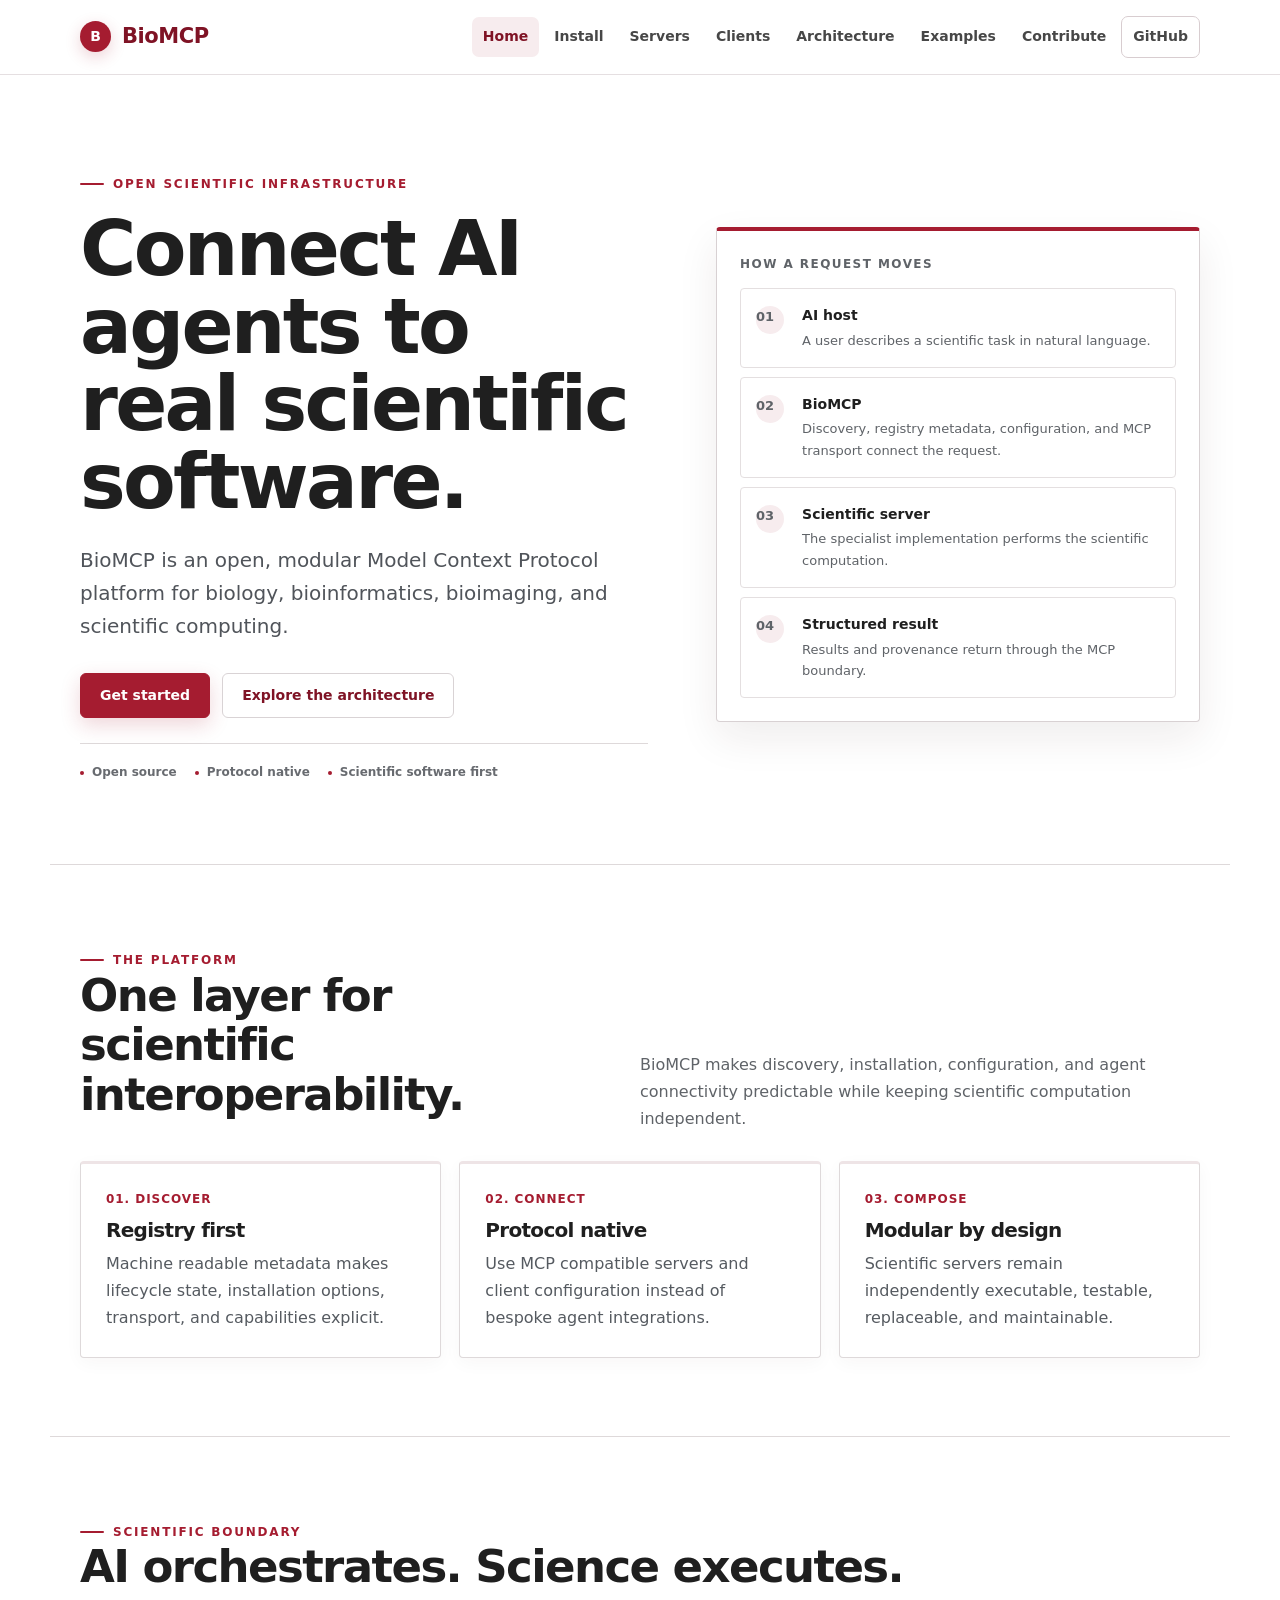
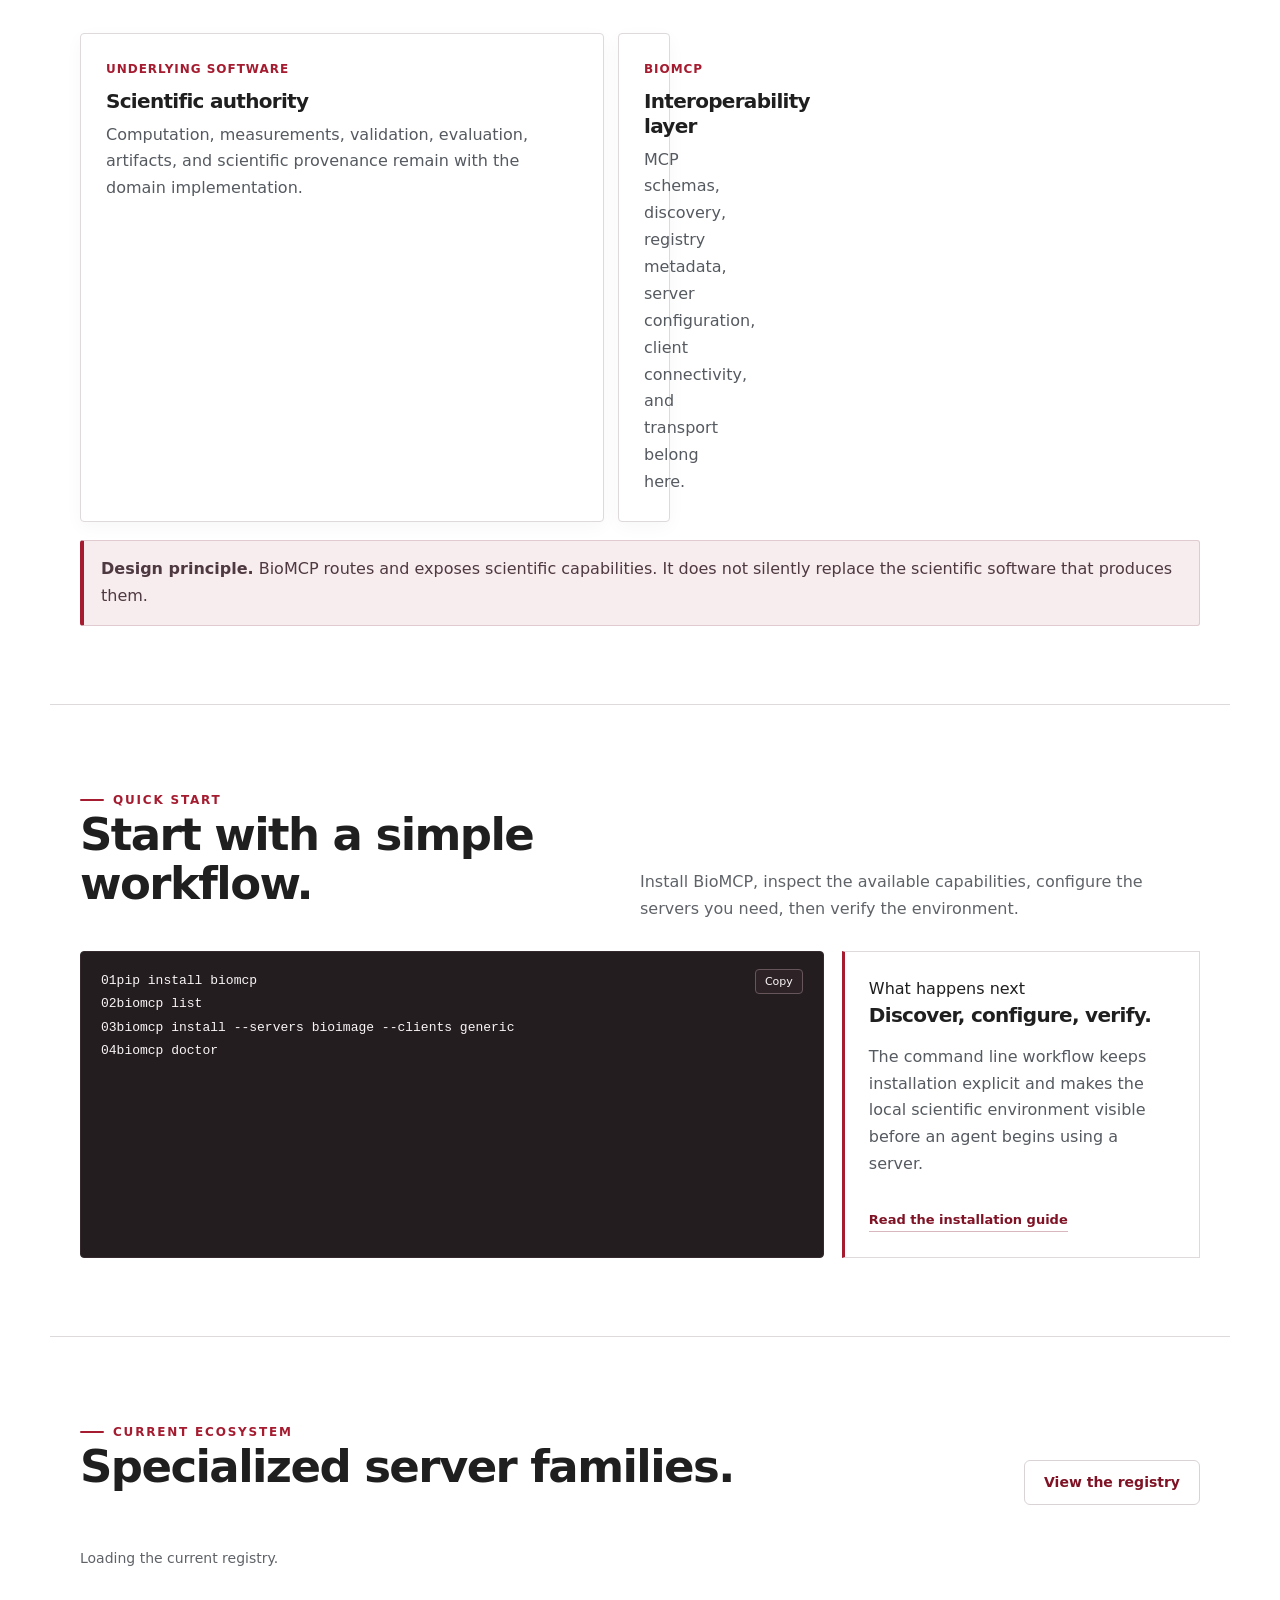
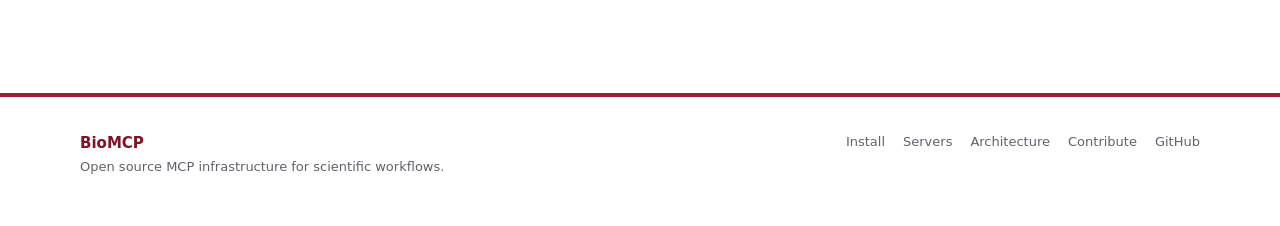
==== docs/index.html @ b747ac69 "Make homepage ecosystem registry driven" ====
<!doctype html>
<html lang="en">
<head>
<meta charset="utf-8">
<meta name="viewport" content="width=device-width,initial-scale=1">
<meta name="description" content="BioMCP is an open scientific MCP platform connecting AI agents with biology, bioinformatics, bioimaging, and scientific software.">
<title>BioMCP | Scientific MCP Infrastructure</title>
<link rel="stylesheet" href="assets/site.css">
</head>
<body>
<header class="site-header">
<nav class="nav wrap">
<a class="brand" href="index.html"><span class="brand-mark">B</span>BioMCP</a>
<div class="navlinks">
<a aria-current="page" href="index.html">Home</a><a href="install.html">Install</a><a href="servers.html">Servers</a><a href="clients.html">Clients</a><a href="architecture.html">Architecture</a><a href="examples.html">Examples</a><a href="contributing.html">Contribute</a><a class="nav-github" href="https://github.com/BurhanAbdullah/BioMCP">GitHub</a>
</div>
</nav>
</header>
<main>
<section class="hero wrap">
<div class="hero-copy reveal">
<div class="eyebrow">Open scientific infrastructure</div>
<h1>Connect AI agents to real scientific software.</h1>
<p class="lead">BioMCP is an open, modular Model Context Protocol platform for biology, bioinformatics, bioimaging, and scientific computing.</p>
<div class="actions"><a class="btn primary" href="install.html">Get started</a><a class="btn secondary" href="architecture.html">Explore the architecture</a></div>
<div class="hero-meta"><span>Open source</span><span>Protocol native</span><span>Scientific software first</span></div>
</div>
<div class="hero-panel reveal">
<div class="panel-label">How a request moves</div>
<div class="flow">
<div class="flow-step"><span class="flow-num">01</span><div><strong>AI host</strong><span>A user describes a scientific task in natural language.</span></div></div>
<div class="flow-step"><span class="flow-num">02</span><div><strong>BioMCP</strong><span>Discovery, registry metadata, configuration, and MCP transport connect the request.</span></div></div>
<div class="flow-step"><span class="flow-num">03</span><div><strong>Scientific server</strong><span>The specialist implementation performs the scientific computation.</span></div></div>
<div class="flow-step"><span class="flow-num">04</span><div><strong>Structured result</strong><span>Results and provenance return through the MCP boundary.</span></div></div>
</div>
</div>
</section>
<section class="section wrap">
<div class="section-head reveal"><div><div class="eyebrow">The platform</div><h2>One layer for scientific interoperability.</h2></div><p>BioMCP makes discovery, installation, configuration, and agent connectivity predictable while keeping scientific computation independent.</p></div>
<div class="grid3">
<article class="card feature-card reveal"><div class="meta">01. Discover</div><h3>Registry first</h3><p>Machine readable metadata makes lifecycle state, installation options, transport, and capabilities explicit.</p></article>
<article class="card feature-card reveal"><div class="meta">02. Connect</div><h3>Protocol native</h3><p>Use MCP compatible servers and client configuration instead of bespoke agent integrations.</p></article>
<article class="card feature-card reveal"><div class="meta">03. Compose</div><h3>Modular by design</h3><p>Scientific servers remain independently executable, testable, replaceable, and maintainable.</p></article>
</div>
</section>
<section class="section wrap">
<div class="section-head reveal"><div><div class="eyebrow">Scientific boundary</div><h2>AI orchestrates. Science executes.</h2></div></div>
<div class="boundary">
<div class="card boundary-card reveal"><div class="meta">Underlying software</div><h3>Scientific authority</h3><p>Computation, measurements, validation, evaluation, artifacts, and scientific provenance remain with the domain implementation.</p></div>
<div class="card boundary-card reveal"><div class="meta">BioMCP</div><h3>Interoperability layer</h3><p>MCP schemas, discovery, registry metadata, server configuration, client connectivity, and transport belong here.</p></div>
</div>
<div class="note reveal"><strong>Design principle.</strong> BioMCP routes and exposes scientific capabilities. It does not silently replace the scientific software that produces them.</div>
</section>
<section class="section wrap">
<div class="section-head reveal"><div><div class="eyebrow">Quick start</div><h2>Start with a simple workflow.</h2></div><p>Install BioMCP, inspect the available capabilities, configure the servers you need, then verify the environment.</p></div>
<div class="quickstart-grid">
<div class="code reveal" id="quickstart-code"><button class="code-copy" type="button" data-copy="#quickstart-code" aria-label="Copy the quick start commands">Copy</button><span class="code-line"><span class="code-index">01</span><span class="command">pip install biomcp</span></span><span class="code-line"><span class="code-index">02</span><span class="command">biomcp list</span></span><span class="code-line"><span class="code-index">03</span><span class="command">biomcp install --servers bioimage --clients generic</span></span><span class="code-line"><span class="code-index">04</span><span class="command">biomcp doctor</span></span></div>
<div class="quickstart-note reveal"><div class="meta">What happens next</div><h3>Discover, configure, verify.</h3><p>The command line workflow keeps installation explicit and makes the local scientific environment visible before an agent begins using a server.</p><a class="text-link" href="install.html">Read the installation guide</a></div>
</div>
</section>
<section class="section wrap">
<div class="section-head reveal"><div><div class="eyebrow">Current ecosystem</div><h2>Specialized server families.</h2></div><a class="btn secondary" href="servers.html">View the registry</a></div>
<div class="grid3" id="home-server-grid" aria-live="polite"><p class="kicker">Loading the current registry.</p></div>
</section>
</main>
<footer><div class="wrap footer-grid"><div><div class="footer-brand">BioMCP</div><div>Open source MCP infrastructure for scientific workflows.</div></div><div class="footer-links"><a href="install.html">Install</a><a href="servers.html">Servers</a><a href="architecture.html">Architecture</a><a href="contributing.html">Contribute</a><a href="https://github.com/BurhanAbdullah/BioMCP">GitHub</a></div></div></footer>
<script src="assets/site.js" defer></script>
</body>
</html>
---- docs/assets/site.css ----
:root{--ink:#1f1f1f;--muted:#5f6368;--paper:#fff;--surface:#fff;--surface-2:#f8f6f6;--line:#ded9da;--accent:#a51c30;--accent-dark:#7f1325;--accent-soft:#f7ecee;--green:#176b52;--green-soft:#e7f4ef;--max:1180px;--shadow:0 16px 42px rgba(52,24,29,.08)}*{box-sizing:border-box}html{scroll-behavior:smooth}body{margin:0;background:var(--paper);color:var(--ink);font-family:Inter,ui-sans-serif,system-ui,-apple-system,BlinkMacSystemFont,"Segoe UI",sans-serif;font-size:16px;line-height:1.68}a{color:inherit}a:focus-visible,button:focus-visible,input:focus-visible{outline:3px solid var(--accent);outline-offset:3px}.wrap{width:min(var(--max),100%);margin:0 auto;padding:0 30px}.site-header{position:sticky;top:0;z-index:20;background:rgba(255,255,255,.97);backdrop-filter:blur(14px);border-bottom:1px solid #e5dfe1}.nav{min-height:74px;display:flex;align-items:center;justify-content:space-between;gap:24px}.brand{display:inline-flex;align-items:center;gap:11px;text-decoration:none;color:var(--accent-dark);font-size:21px;font-weight:800;letter-spacing:-.02em}.brand-mark{width:31px;height:31px;border-radius:50%;background:var(--accent);color:#fff;display:grid;place-items:center;font-size:14px;font-weight:800;box-shadow:0 5px 16px rgba(165,28,48,.2)}.navlinks{display:flex;align-items:center;gap:4px;flex-wrap:wrap}.navlinks a{padding:8px 11px;border-radius:7px;text-decoration:none;color:#474747;font-size:14px;font-weight:650}.navlinks a:hover,.navlinks a[aria-current=page]{background:var(--accent-soft);color:var(--accent-dark)}.nav-github{border:1px solid #d8cdd0}.hero{padding:92px 30px 82px;display:grid;grid-template-columns:minmax(0,1.08fr) minmax(340px,.92fr);gap:68px;align-items:center}.hero-copy{max-width:760px}.eyebrow{display:inline-flex;align-items:center;gap:9px;color:var(--accent);font-size:12px;text-transform:uppercase;letter-spacing:.15em;font-weight:800}.eyebrow:before{content:"";width:24px;height:2px;background:currentColor;border-radius:2px}h1,h2,h3{font-family:Inter,ui-sans-serif,system-ui,sans-serif;color:var(--ink);letter-spacing:-.035em}h1{font-size:clamp(46px,6vw,78px);line-height:1.01;margin:16px 0 24px;max-width:840px}h2{font-size:clamp(30px,4vw,45px);line-height:1.1;margin:0 0 14px}h3{font-size:20px;line-height:1.25;margin:0 0 8px}.lead{font-size:20px;line-height:1.65;color:#50545a;max-width:735px}.actions{display:flex;gap:12px;flex-wrap:wrap;margin-top:30px}.btn{display:inline-flex;align-items:center;justify-content:center;min-height:45px;padding:0 19px;border-radius:6px;text-decoration:none;font-weight:750;font-size:14px;border:1px solid #d9d3d5;transition:transform .18s ease,box-shadow .18s ease,background .18s ease,border-color .18s ease}.btn:hover{transform:translateY(-1px)}.btn.primary{background:var(--accent);border-color:var(--accent);color:#fff;box-shadow:0 7px 20px rgba(165,28,48,.18)}.btn.primary:hover{background:var(--accent-dark);box-shadow:0 10px 26px rgba(165,28,48,.24)}.btn.secondary{background:#fff;color:var(--accent-dark)}.btn.secondary:hover{border-color:#cdaeb5;background:var(--accent-soft)}.hero-meta{display:flex;gap:18px;flex-wrap:wrap;margin-top:25px;padding-top:18px;border-top:1px solid var(--line);color:#686b70;font-size:12px;font-weight:650}.hero-meta span{position:relative;padding-left:12px}.hero-meta span:before{content:"";position:absolute;left:0;top:.72em;width:4px;height:4px;border-radius:50%;background:var(--accent)}.hero-panel{background:#fff;border:1px solid #d8d1d3;border-top:4px solid var(--accent);border-radius:4px;padding:23px;box-shadow:var(--shadow)}.panel-label{font-size:12px;text-transform:uppercase;letter-spacing:.12em;font-weight:800;color:var(--muted);margin-bottom:14px}.flow{display:grid;gap:9px}.flow-step{display:grid;grid-template-columns:34px 1fr;gap:12px;align-items:start;padding:15px;border:1px solid #e4dfe0;background:#fff;border-radius:4px;transition:transform .2s ease,border-color .2s ease,box-shadow .2s ease}.flow-step:hover{transform:translateX(3px);border-color:#cdaeb5;box-shadow:0 7px 18px rgba(52,24,29,.06)}.flow-num{width:28px;height:28px;border-radius:50%;background:var(--accent-soft);color:var(--accent-dark);display:grid;place-items:center;font-size:11px;font-weight:800}.flow-step strong{display:block;font-size:14px}.flow-step span{display:block;color:var(--muted);font-size:13px;margin-top:2px}.section{padding:78px 30px;border-top:1px solid var(--line)}.section-tight{padding-top:44px;padding-bottom:44px}.section-head{display:flex;justify-content:space-between;gap:30px;align-items:end;margin-bottom:28px}.section-head p{margin:0;color:var(--muted);max-width:560px}.grid3{display:grid;grid-template-columns:repeat(3,minmax(0,1fr));gap:18px}.grid2{display:grid;grid-template-columns:repeat(2,minmax(0,1fr));gap:18px}.card{border:1px solid #ded9da;border-radius:4px;padding:25px;background:var(--surface);box-shadow:0 5px 18px rgba(52,24,29,.035);transition:transform .2s ease,box-shadow .2s ease,border-color .2s ease}.card:hover{transform:translateY(-2px);box-shadow:0 12px 28px rgba(52,24,29,.08)}.card p{margin:7px 0 0;color:#555a60}.card .meta{font-size:12px;text-transform:uppercase;letter-spacing:.08em;font-weight:800;color:var(--accent);margin-bottom:9px}.feature-card{min-height:190px;border-top:3px solid #eee4e6}.feature-card:hover,.server-card:hover{border-top-color:var(--accent)}.stat{font-size:34px;font-weight:800;letter-spacing:-.04em;color:var(--accent-dark)}.code{background:#241d1f;color:#f9f5f6;border-radius:4px;padding:17px 20px;overflow:auto;font:13px/1.8 ui-monospace,SFMono-Regular,Menlo,Consolas,"Liberation Mono",monospace;border:1px solid #342a2d}.code-line{display:block}.code-copy{float:right;margin:0 0 8px 12px;padding:5px 9px;border:1px solid #66565a;border-radius:4px;background:#2d2326;color:#f9f5f6;font:11px/1.2 Inter,ui-sans-serif,system-ui,sans-serif;cursor:pointer}.code-copy:hover{border-color:#b58a94}.code-inline{font-family:ui-monospace,SFMono-Regular,Menlo,Consolas,monospace;font-size:.9em;background:var(--surface-2);border:1px solid var(--line);padding:2px 6px;border-radius:4px}.quickstart-grid{display:grid;grid-template-columns:minmax(0,1.35fr) minmax(280px,.65fr);gap:18px}.quickstart-note{border:1px solid #ded9da;border-left:3px solid var(--accent);padding:24px;background:#fff}.quickstart-note p{color:#555a60}.text-link{display:inline-block;margin-top:15px;color:var(--accent-dark);font-size:13px;font-weight:750;text-decoration:none;border-bottom:1px solid #d8b7be}.text-link:hover{color:var(--accent);border-bottom-color:var(--accent)}.boundary{display:grid;grid-template-columns:1fr 44px 1fr;gap:14px;align-items:stretch}.boundary-arrow{display:grid;place-items:center;color:var(--accent);font-size:24px;font-weight:800}.boundary-card{min-height:180px}.note{border:1px solid #dfcbd0;border-left:4px solid var(--accent);padding:15px 17px;background:var(--accent-soft);border-radius:3px;color:#4e3941;margin-top:18px}.success{border-color:#c9e5da;background:var(--green-soft);border-left-color:var(--green)}table{width:100%;border-collapse:separate;border-spacing:0;overflow:hidden;border:1px solid var(--line);border-radius:4px;background:#fff}th,td{padding:14px 16px;border-bottom:1px solid var(--line);text-align:left;vertical-align:top}th{font-size:12px;text-transform:uppercase;letter-spacing:.08em;color:#53565a;background:#f7f5f5}tr:last-child td{border-bottom:0}.badge{display:inline-flex;padding:4px 9px;border-radius:999px;background:#f3f1f1;font-size:11px;font-weight:800;text-transform:uppercase;letter-spacing:.06em;color:#55595d}.badge.experimental{background:#f7ecee;color:var(--accent)}.badge.validated{background:var(--green-soft);color:var(--green)}footer{margin-top:30px;border-top:4px solid var(--accent);background:#fff;padding:34px 0 48px;color:var(--muted);font-size:13px}.footer-grid{display:flex;justify-content:space-between;gap:24px;align-items:flex-start}.footer-brand{color:var(--accent-dark);font-weight:800;font-size:15px}.footer-links{display:flex;gap:18px;flex-wrap:wrap}.footer-links a{text-decoration:none}.footer-links a:hover{color:var(--accent)}.prose{max-width:820px}.prose p{color:#555a60}.list{display:grid;gap:10px;padding:0;margin:0;list-style:none}.list li{padding:12px 14px;border:1px solid var(--line);border-radius:4px;background:#fff}.kicker{color:var(--muted);font-size:14px}.js .reveal{opacity:0;transform:translateY(12px);transition:opacity .55s ease,transform .55s ease}.js .reveal.is-visible{opacity:1;transform:none}.filter-bar{display:flex;gap:12px;align-items:center;margin:0 0 24px}.filter-input{width:min(420px,100%);padding:12px 14px;border:1px solid var(--line);border-radius:5px;background:#fff;color:var(--ink);font:inherit;outline:none}.filter-input:focus{border-color:#b58a94;box-shadow:0 0 0 3px var(--accent-soft)}[hidden]{display:none!important}@media(max-width:900px){.hero{grid-template-columns:1fr;gap:38px;padding-top:62px}.grid3{grid-template-columns:1fr}.grid2,.split,.quickstart-grid{grid-template-columns:1fr}.boundary{grid-template-columns:1fr}.boundary-arrow{transform:rotate(90deg);height:20px}.section-head{display:block}.section-head p{margin-top:10px}.nav{align-items:flex-start;padding-top:14px;padding-bottom:14px}.navlinks{justify-content:flex-end}.navlinks a{padding:7px 8px}.nav-github{display:none}}@media(max-width:600px){.wrap{padding-left:18px;padding-right:18px}.hero,.section{padding-left:18px;padding-right:18px}h1{font-size:45px}.lead{font-size:18px}.nav{gap:10px}.brand{font-size:19px}.navlinks{gap:2px}.navlinks a{font-size:12px}.footer-grid{display:block}.footer-links{margin-top:16px}.filter-bar{display:block}.filter-input{width:100%}}@media(prefers-reduced-motion:reduce){*,*::before,*::after{scroll-behavior:auto!important;transition:none!important}.js .reveal{opacity:1;transform:none}}
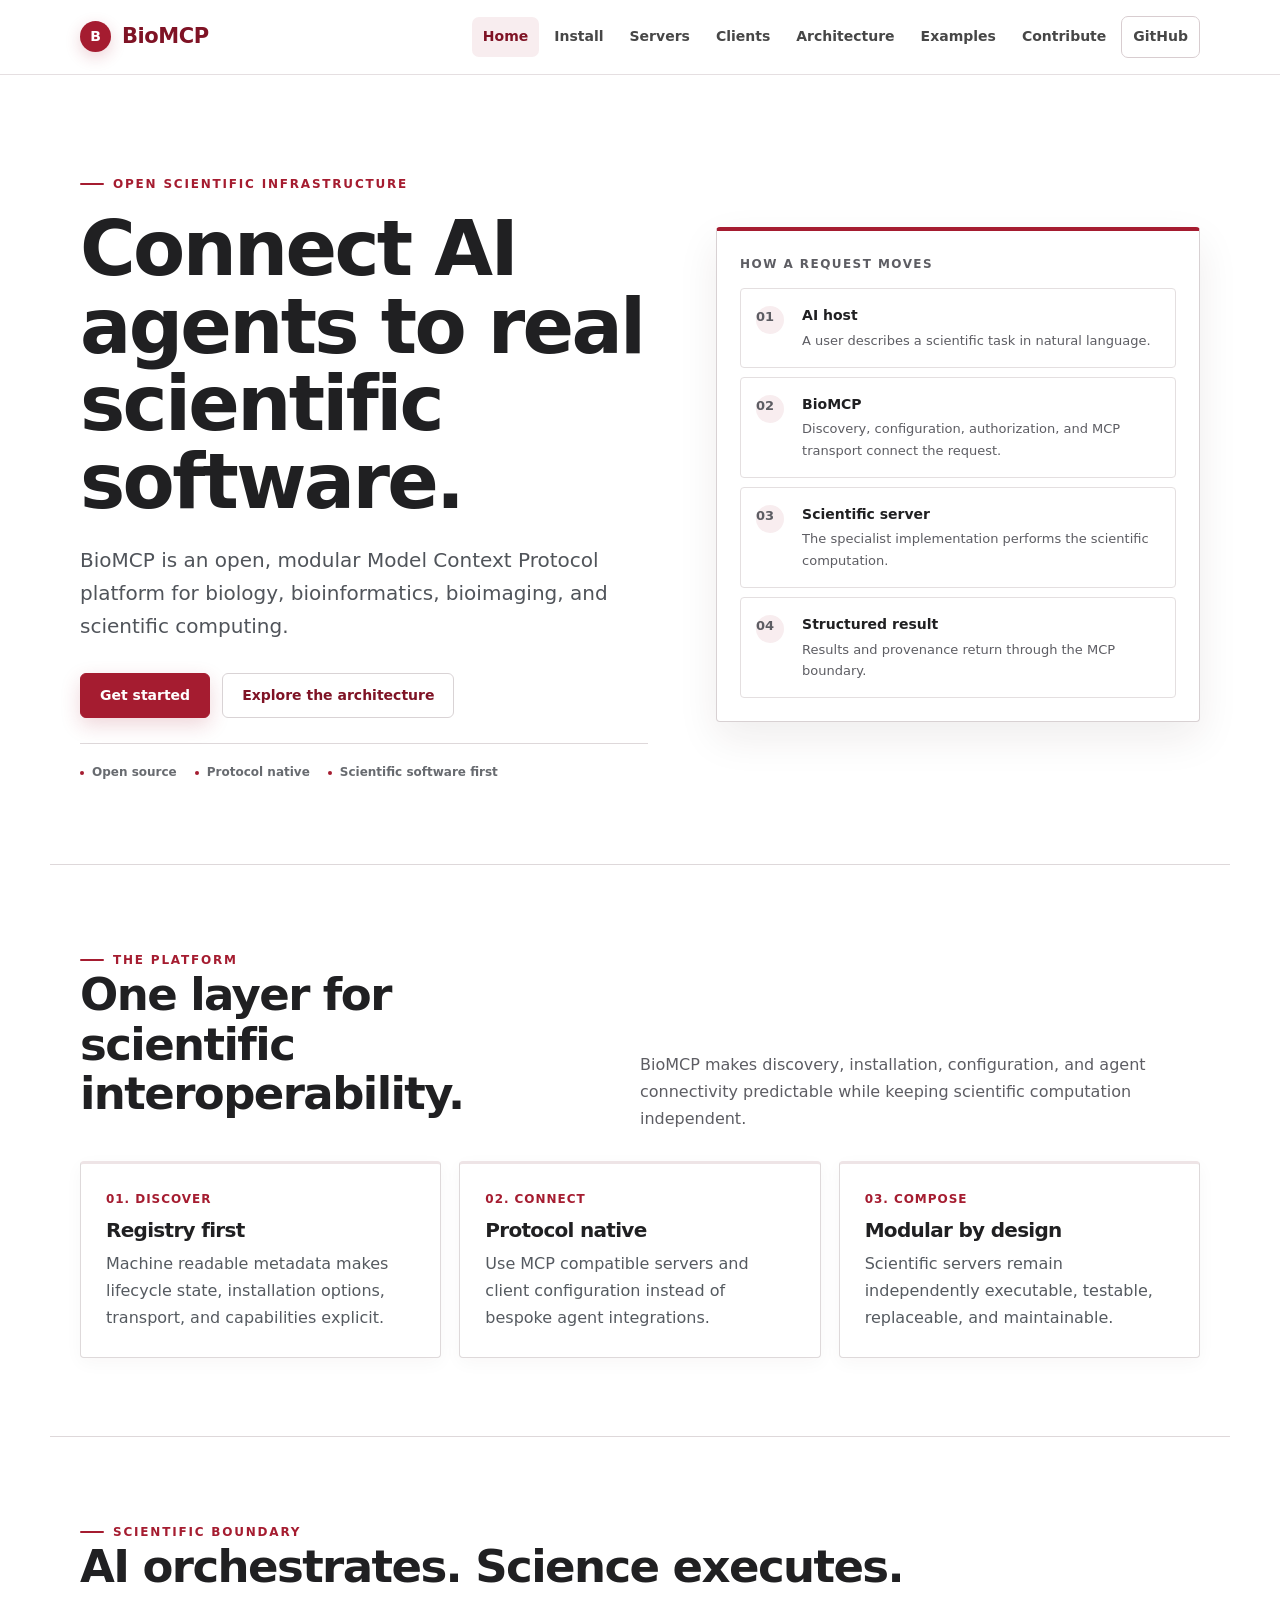
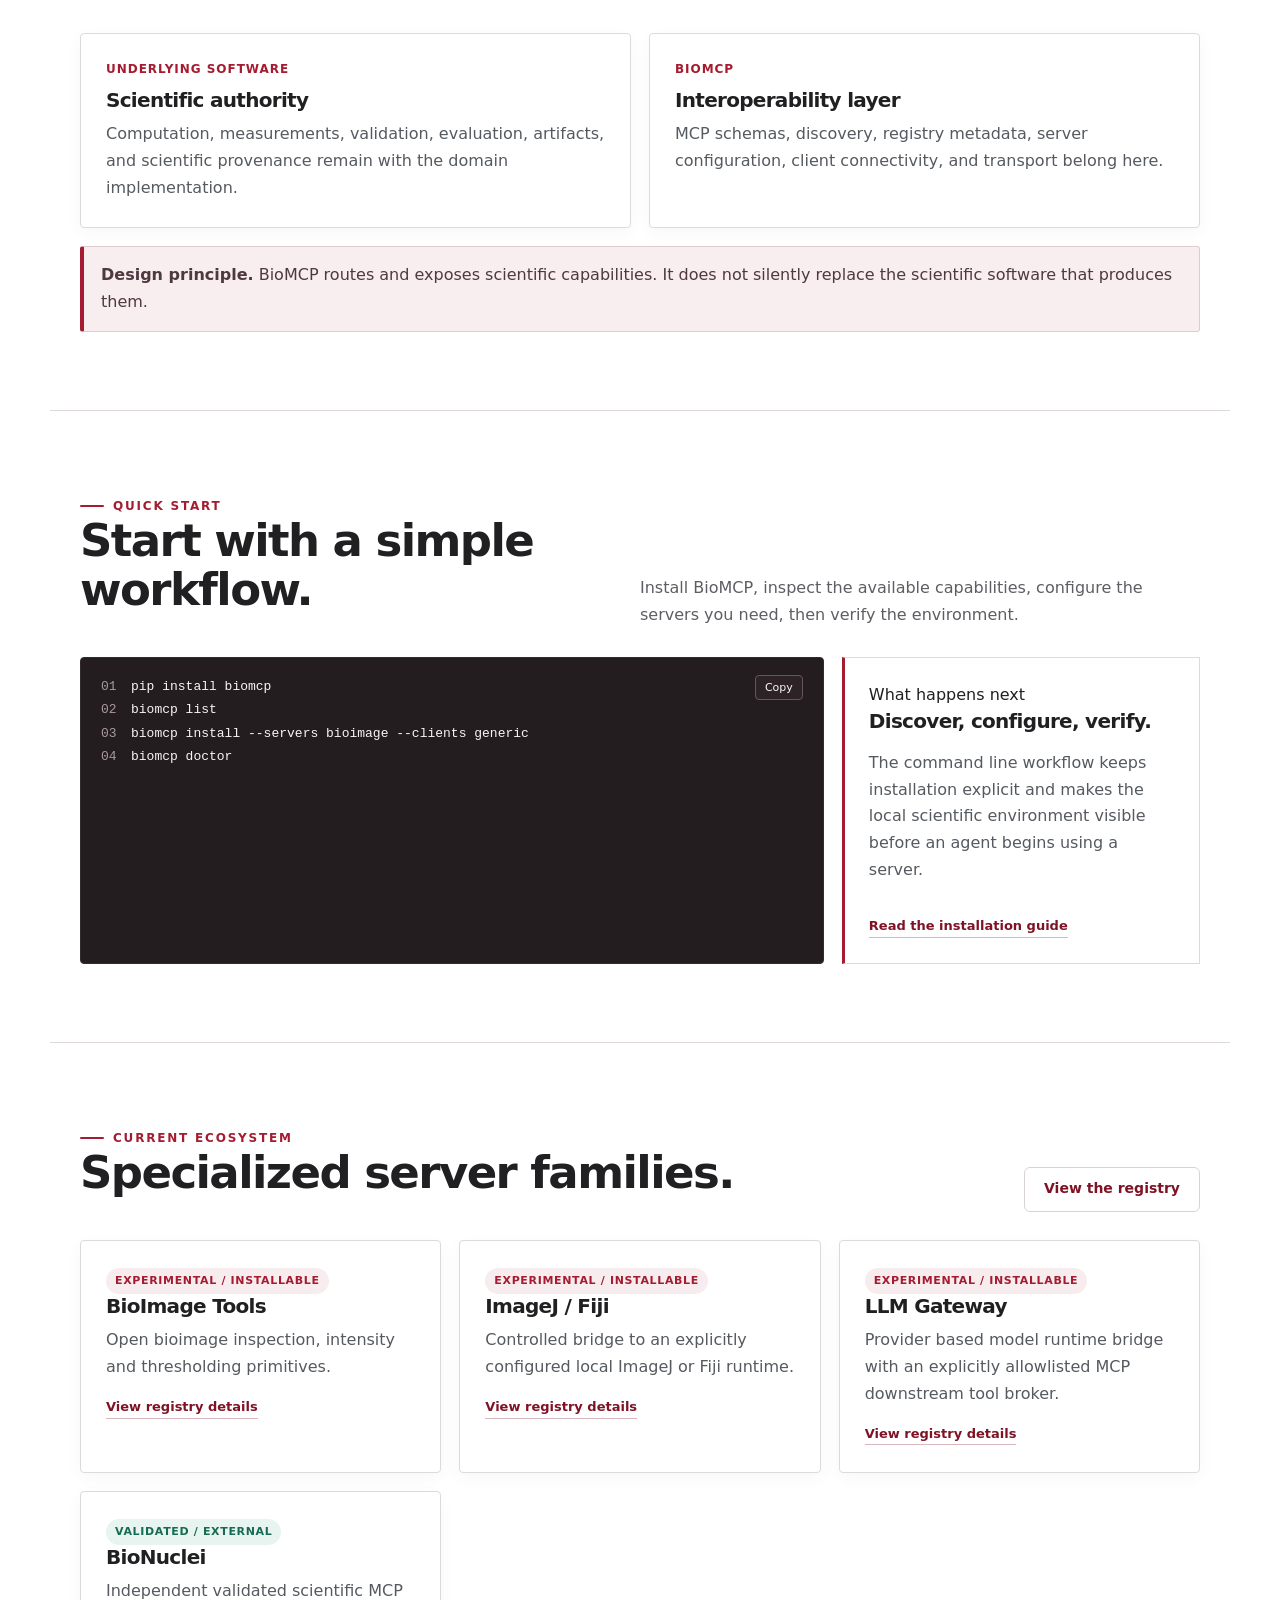
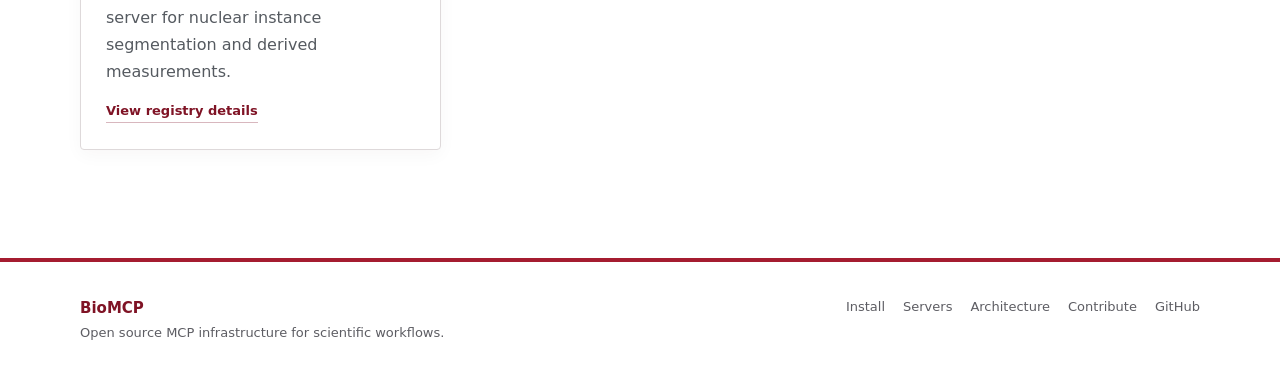
==== commit 723eaaab: "Complete professional website experience" ====
--- a/docs/index.html
+++ b/docs/index.html
@@ -1,69 +1,10 @@
 <!doctype html>
-<html lang="en">
-<head>
-<meta charset="utf-8">
-<meta name="viewport" content="width=device-width,initial-scale=1">
-<meta name="description" content="BioMCP is an open scientific MCP platform connecting AI agents with biology, bioinformatics, bioimaging, and scientific software.">
-<title>BioMCP | Scientific MCP Infrastructure</title>
-<link rel="stylesheet" href="assets/site.css">
-</head>
-<body>
-<header class="site-header">
-<nav class="nav wrap">
-<a class="brand" href="index.html"><span class="brand-mark">B</span>BioMCP</a>
-<div class="navlinks">
-<a aria-current="page" href="index.html">Home</a><a href="install.html">Install</a><a href="servers.html">Servers</a><a href="clients.html">Clients</a><a href="architecture.html">Architecture</a><a href="examples.html">Examples</a><a href="contributing.html">Contribute</a><a class="nav-github" href="https://github.com/BurhanAbdullah/BioMCP">GitHub</a>
-</div>
-</nav>
-</header>
+<html lang="en"><head><meta charset="utf-8"><meta name="viewport" content="width=device-width,initial-scale=1"><meta name="description" content="BioMCP is an open scientific MCP platform connecting AI agents with biology, bioinformatics, bioimaging, and scientific software."><title>BioMCP | Scientific MCP Infrastructure</title><link rel="stylesheet" href="assets/site.css"><script src="assets/site.js" defer></script></head>
+<body><header class="site-header"><nav class="nav wrap"><a class="brand" href="index.html"><span class="brand-mark">B</span>BioMCP</a><div class="navlinks"><a aria-current="page" href="index.html">Home</a><a href="install.html">Install</a><a href="servers.html">Servers</a><a href="clients.html">Clients</a><a href="architecture.html">Architecture</a><a href="examples.html">Examples</a><a href="contributing.html">Contribute</a><a class="nav-github" href="https://github.com/BurhanAbdullah/BioMCP">GitHub</a></div></nav></header>
 <main>
-<section class="hero wrap">
-<div class="hero-copy reveal">
-<div class="eyebrow">Open scientific infrastructure</div>
-<h1>Connect AI agents to real scientific software.</h1>
-<p class="lead">BioMCP is an open, modular Model Context Protocol platform for biology, bioinformatics, bioimaging, and scientific computing.</p>
-<div class="actions"><a class="btn primary" href="install.html">Get started</a><a class="btn secondary" href="architecture.html">Explore the architecture</a></div>
-<div class="hero-meta"><span>Open source</span><span>Protocol native</span><span>Scientific software first</span></div>
-</div>
-<div class="hero-panel reveal">
-<div class="panel-label">How a request moves</div>
-<div class="flow">
-<div class="flow-step"><span class="flow-num">01</span><div><strong>AI host</strong><span>A user describes a scientific task in natural language.</span></div></div>
-<div class="flow-step"><span class="flow-num">02</span><div><strong>BioMCP</strong><span>Discovery, registry metadata, configuration, and MCP transport connect the request.</span></div></div>
-<div class="flow-step"><span class="flow-num">03</span><div><strong>Scientific server</strong><span>The specialist implementation performs the scientific computation.</span></div></div>
-<div class="flow-step"><span class="flow-num">04</span><div><strong>Structured result</strong><span>Results and provenance return through the MCP boundary.</span></div></div>
-</div>
-</div>
-</section>
-<section class="section wrap">
-<div class="section-head reveal"><div><div class="eyebrow">The platform</div><h2>One layer for scientific interoperability.</h2></div><p>BioMCP makes discovery, installation, configuration, and agent connectivity predictable while keeping scientific computation independent.</p></div>
-<div class="grid3">
-<article class="card feature-card reveal"><div class="meta">01. Discover</div><h3>Registry first</h3><p>Machine readable metadata makes lifecycle state, installation options, transport, and capabilities explicit.</p></article>
-<article class="card feature-card reveal"><div class="meta">02. Connect</div><h3>Protocol native</h3><p>Use MCP compatible servers and client configuration instead of bespoke agent integrations.</p></article>
-<article class="card feature-card reveal"><div class="meta">03. Compose</div><h3>Modular by design</h3><p>Scientific servers remain independently executable, testable, replaceable, and maintainable.</p></article>
-</div>
-</section>
-<section class="section wrap">
-<div class="section-head reveal"><div><div class="eyebrow">Scientific boundary</div><h2>AI orchestrates. Science executes.</h2></div></div>
-<div class="boundary">
-<div class="card boundary-card reveal"><div class="meta">Underlying software</div><h3>Scientific authority</h3><p>Computation, measurements, validation, evaluation, artifacts, and scientific provenance remain with the domain implementation.</p></div>
-<div class="card boundary-card reveal"><div class="meta">BioMCP</div><h3>Interoperability layer</h3><p>MCP schemas, discovery, registry metadata, server configuration, client connectivity, and transport belong here.</p></div>
-</div>
-<div class="note reveal"><strong>Design principle.</strong> BioMCP routes and exposes scientific capabilities. It does not silently replace the scientific software that produces them.</div>
-</section>
-<section class="section wrap">
-<div class="section-head reveal"><div><div class="eyebrow">Quick start</div><h2>Start with a simple workflow.</h2></div><p>Install BioMCP, inspect the available capabilities, configure the servers you need, then verify the environment.</p></div>
-<div class="quickstart-grid">
-<div class="code reveal" id="quickstart-code"><button class="code-copy" type="button" data-copy="#quickstart-code" aria-label="Copy the quick start commands">Copy</button><span class="code-line"><span class="code-index">01</span><span class="command">pip install biomcp</span></span><span class="code-line"><span class="code-index">02</span><span class="command">biomcp list</span></span><span class="code-line"><span class="code-index">03</span><span class="command">biomcp install --servers bioimage --clients generic</span></span><span class="code-line"><span class="code-index">04</span><span class="command">biomcp doctor</span></span></div>
-<div class="quickstart-note reveal"><div class="meta">What happens next</div><h3>Discover, configure, verify.</h3><p>The command line workflow keeps installation explicit and makes the local scientific environment visible before an agent begins using a server.</p><a class="text-link" href="install.html">Read the installation guide</a></div>
-</div>
-</section>
-<section class="section wrap">
-<div class="section-head reveal"><div><div class="eyebrow">Current ecosystem</div><h2>Specialized server families.</h2></div><a class="btn secondary" href="servers.html">View the registry</a></div>
-<div class="grid3" id="home-server-grid" aria-live="polite"><p class="kicker">Loading the current registry.</p></div>
-</section>
-</main>
-<footer><div class="wrap footer-grid"><div><div class="footer-brand">BioMCP</div><div>Open source MCP infrastructure for scientific workflows.</div></div><div class="footer-links"><a href="install.html">Install</a><a href="servers.html">Servers</a><a href="architecture.html">Architecture</a><a href="contributing.html">Contribute</a><a href="https://github.com/BurhanAbdullah/BioMCP">GitHub</a></div></div></footer>
-<script src="assets/site.js" defer></script>
-</body>
-</html>
+<section class="hero wrap"><div class="hero-copy reveal"><div class="eyebrow">Open scientific infrastructure</div><h1>Connect AI agents to real scientific software.</h1><p class="lead">BioMCP is an open, modular Model Context Protocol platform for biology, bioinformatics, bioimaging, and scientific computing.</p><div class="actions"><a class="btn primary" href="install.html">Get started</a><a class="btn secondary" href="architecture.html">Explore the architecture</a></div><div class="hero-meta"><span>Open source</span><span>Protocol native</span><span>Scientific software first</span></div></div><div class="hero-panel reveal"><div class="panel-label">How a request moves</div><div class="flow"><div class="flow-step"><span class="flow-num">01</span><div><strong>AI host</strong><span>A user describes a scientific task in natural language.</span></div></div><div class="flow-step"><span class="flow-num">02</span><div><strong>BioMCP</strong><span>Discovery, configuration, authorization, and MCP transport connect the request.</span></div></div><div class="flow-step"><span class="flow-num">03</span><div><strong>Scientific server</strong><span>The specialist implementation performs the scientific computation.</span></div></div><div class="flow-step"><span class="flow-num">04</span><div><strong>Structured result</strong><span>Results and provenance return through the MCP boundary.</span></div></div></div></div></section>
+<section class="section wrap"><div class="section-head reveal"><div><div class="eyebrow">The platform</div><h2>One layer for scientific interoperability.</h2></div><p>BioMCP makes discovery, installation, configuration, and agent connectivity predictable while keeping scientific computation independent.</p></div><div class="grid3"><article class="card feature-card reveal"><div class="meta">01. Discover</div><h3>Registry first</h3><p>Machine readable metadata makes lifecycle state, installation options, transport, and capabilities explicit.</p></article><article class="card feature-card reveal"><div class="meta">02. Connect</div><h3>Protocol native</h3><p>Use MCP compatible servers and client configuration instead of bespoke agent integrations.</p></article><article class="card feature-card reveal"><div class="meta">03. Compose</div><h3>Modular by design</h3><p>Scientific servers remain independently executable, testable, replaceable, and maintainable.</p></article></div></section>
+<section class="section wrap"><div class="section-head reveal"><div><div class="eyebrow">Scientific boundary</div><h2>AI orchestrates. Science executes.</h2></div></div><div class="boundary"><div class="card boundary-card reveal"><div class="meta">Underlying software</div><h3>Scientific authority</h3><p>Computation, measurements, validation, evaluation, artifacts, and scientific provenance remain with the domain implementation.</p></div><div class="card boundary-card reveal"><div class="meta">BioMCP</div><h3>Interoperability layer</h3><p>MCP schemas, discovery, registry metadata, server configuration, client connectivity, and transport belong here.</p></div></div><div class="note reveal"><strong>Design principle.</strong> BioMCP routes and exposes scientific capabilities. It does not silently replace the scientific software that produces them.</div></section>
+<section class="section wrap"><div class="section-head reveal"><div><div class="eyebrow">Quick start</div><h2>Start with a simple workflow.</h2></div><p>Install BioMCP, inspect the available capabilities, configure the servers you need, then verify the environment.</p></div><div class="quickstart-grid"><div class="code reveal" id="quickstart-code"><button class="code-copy" type="button" data-copy="#quickstart-code" aria-label="Copy the quick start commands">Copy</button><span class="code-line"><span class="code-index">01</span><span class="command">pip install biomcp</span></span><span class="code-line"><span class="code-index">02</span><span class="command">biomcp list</span></span><span class="code-line"><span class="code-index">03</span><span class="command">biomcp install --servers bioimage --clients generic</span></span><span class="code-line"><span class="code-index">04</span><span class="command">biomcp doctor</span></span></div><div class="quickstart-note reveal"><div class="meta">What happens next</div><h3>Discover, configure, verify.</h3><p>The command line workflow keeps installation explicit and makes the local scientific environment visible before an agent begins using a server.</p><a class="text-link" href="install.html">Read the installation guide</a></div></div></section>
+<section class="section wrap"><div class="section-head reveal"><div><div class="eyebrow">Current ecosystem</div><h2>Specialized server families.</h2></div><a class="btn secondary" href="servers.html">View the registry</a></div><div class="grid3" id="home-server-grid" aria-live="polite"><p class="kicker">Loading the current registry.</p></div></section>
+</main><footer><div class="wrap footer-grid"><div><div class="footer-brand">BioMCP</div><div>Open source MCP infrastructure for scientific workflows.</div></div><div class="footer-links"><a href="install.html">Install</a><a href="servers.html">Servers</a><a href="architecture.html">Architecture</a><a href="contributing.html">Contribute</a><a href="https://github.com/BurhanAbdullah/BioMCP">GitHub</a></div></div></footer></body></html>
--- a/docs/assets/site.css
+++ b/docs/assets/site.css
@@ -1 +1 @@
-:root{--ink:#1f1f1f;--muted:#5f6368;--paper:#fff;--surface:#fff;--surface-2:#f8f6f6;--line:#ded9da;--accent:#a51c30;--accent-dark:#7f1325;--accent-soft:#f7ecee;--green:#176b52;--green-soft:#e7f4ef;--max:1180px;--shadow:0 16px 42px rgba(52,24,29,.08)}*{box-sizing:border-box}html{scroll-behavior:smooth}body{margin:0;background:var(--paper);color:var(--ink);font-family:Inter,ui-sans-serif,system-ui,-apple-system,BlinkMacSystemFont,"Segoe UI",sans-serif;font-size:16px;line-height:1.68}a{color:inherit}a:focus-visible,button:focus-visible,input:focus-visible{outline:3px solid var(--accent);outline-offset:3px}.wrap{width:min(var(--max),100%);margin:0 auto;padding:0 30px}.site-header{position:sticky;top:0;z-index:20;background:rgba(255,255,255,.97);backdrop-filter:blur(14px);border-bottom:1px solid #e5dfe1}.nav{min-height:74px;display:flex;align-items:center;justify-content:space-between;gap:24px}.brand{display:inline-flex;align-items:center;gap:11px;text-decoration:none;color:var(--accent-dark);font-size:21px;font-weight:800;letter-spacing:-.02em}.brand-mark{width:31px;height:31px;border-radius:50%;background:var(--accent);color:#fff;display:grid;place-items:center;font-size:14px;font-weight:800;box-shadow:0 5px 16px rgba(165,28,48,.2)}.navlinks{display:flex;align-items:center;gap:4px;flex-wrap:wrap}.navlinks a{padding:8px 11px;border-radius:7px;text-decoration:none;color:#474747;font-size:14px;font-weight:650}.navlinks a:hover,.navlinks a[aria-current=page]{background:var(--accent-soft);color:var(--accent-dark)}.nav-github{border:1px solid #d8cdd0}.hero{padding:92px 30px 82px;display:grid;grid-template-columns:minmax(0,1.08fr) minmax(340px,.92fr);gap:68px;align-items:center}.hero-copy{max-width:760px}.eyebrow{display:inline-flex;align-items:center;gap:9px;color:var(--accent);font-size:12px;text-transform:uppercase;letter-spacing:.15em;font-weight:800}.eyebrow:before{content:"";width:24px;height:2px;background:currentColor;border-radius:2px}h1,h2,h3{font-family:Inter,ui-sans-serif,system-ui,sans-serif;color:var(--ink);letter-spacing:-.035em}h1{font-size:clamp(46px,6vw,78px);line-height:1.01;margin:16px 0 24px;max-width:840px}h2{font-size:clamp(30px,4vw,45px);line-height:1.1;margin:0 0 14px}h3{font-size:20px;line-height:1.25;margin:0 0 8px}.lead{font-size:20px;line-height:1.65;color:#50545a;max-width:735px}.actions{display:flex;gap:12px;flex-wrap:wrap;margin-top:30px}.btn{display:inline-flex;align-items:center;justify-content:center;min-height:45px;padding:0 19px;border-radius:6px;text-decoration:none;font-weight:750;font-size:14px;border:1px solid #d9d3d5;transition:transform .18s ease,box-shadow .18s ease,background .18s ease,border-color .18s ease}.btn:hover{transform:translateY(-1px)}.btn.primary{background:var(--accent);border-color:var(--accent);color:#fff;box-shadow:0 7px 20px rgba(165,28,48,.18)}.btn.primary:hover{background:var(--accent-dark);box-shadow:0 10px 26px rgba(165,28,48,.24)}.btn.secondary{background:#fff;color:var(--accent-dark)}.btn.secondary:hover{border-color:#cdaeb5;background:var(--accent-soft)}.hero-meta{display:flex;gap:18px;flex-wrap:wrap;margin-top:25px;padding-top:18px;border-top:1px solid var(--line);color:#686b70;font-size:12px;font-weight:650}.hero-meta span{position:relative;padding-left:12px}.hero-meta span:before{content:"";position:absolute;left:0;top:.72em;width:4px;height:4px;border-radius:50%;background:var(--accent)}.hero-panel{background:#fff;border:1px solid #d8d1d3;border-top:4px solid var(--accent);border-radius:4px;padding:23px;box-shadow:var(--shadow)}.panel-label{font-size:12px;text-transform:uppercase;letter-spacing:.12em;font-weight:800;color:var(--muted);margin-bottom:14px}.flow{display:grid;gap:9px}.flow-step{display:grid;grid-template-columns:34px 1fr;gap:12px;align-items:start;padding:15px;border:1px solid #e4dfe0;background:#fff;border-radius:4px;transition:transform .2s ease,border-color .2s ease,box-shadow .2s ease}.flow-step:hover{transform:translateX(3px);border-color:#cdaeb5;box-shadow:0 7px 18px rgba(52,24,29,.06)}.flow-num{width:28px;height:28px;border-radius:50%;background:var(--accent-soft);color:var(--accent-dark);display:grid;place-items:center;font-size:11px;font-weight:800}.flow-step strong{display:block;font-size:14px}.flow-step span{display:block;color:var(--muted);font-size:13px;margin-top:2px}.section{padding:78px 30px;border-top:1px solid var(--line)}.section-tight{padding-top:44px;padding-bottom:44px}.section-head{display:flex;justify-content:space-between;gap:30px;align-items:end;margin-bottom:28px}.section-head p{margin:0;color:var(--muted);max-width:560px}.grid3{display:grid;grid-template-columns:repeat(3,minmax(0,1fr));gap:18px}.grid2{display:grid;grid-template-columns:repeat(2,minmax(0,1fr));gap:18px}.card{border:1px solid #ded9da;border-radius:4px;padding:25px;background:var(--surface);box-shadow:0 5px 18px rgba(52,24,29,.035);transition:transform .2s ease,box-shadow .2s ease,border-color .2s ease}.card:hover{transform:translateY(-2px);box-shadow:0 12px 28px rgba(52,24,29,.08)}.card p{margin:7px 0 0;color:#555a60}.card .meta{font-size:12px;text-transform:uppercase;letter-spacing:.08em;font-weight:800;color:var(--accent);margin-bottom:9px}.feature-card{min-height:190px;border-top:3px solid #eee4e6}.feature-card:hover,.server-card:hover{border-top-color:var(--accent)}.stat{font-size:34px;font-weight:800;letter-spacing:-.04em;color:var(--accent-dark)}.code{background:#241d1f;color:#f9f5f6;border-radius:4px;padding:17px 20px;overflow:auto;font:13px/1.8 ui-monospace,SFMono-Regular,Menlo,Consolas,"Liberation Mono",monospace;border:1px solid #342a2d}.code-line{display:block}.code-copy{float:right;margin:0 0 8px 12px;padding:5px 9px;border:1px solid #66565a;border-radius:4px;background:#2d2326;color:#f9f5f6;font:11px/1.2 Inter,ui-sans-serif,system-ui,sans-serif;cursor:pointer}.code-copy:hover{border-color:#b58a94}.code-inline{font-family:ui-monospace,SFMono-Regular,Menlo,Consolas,monospace;font-size:.9em;background:var(--surface-2);border:1px solid var(--line);padding:2px 6px;border-radius:4px}.quickstart-grid{display:grid;grid-template-columns:minmax(0,1.35fr) minmax(280px,.65fr);gap:18px}.quickstart-note{border:1px solid #ded9da;border-left:3px solid var(--accent);padding:24px;background:#fff}.quickstart-note p{color:#555a60}.text-link{display:inline-block;margin-top:15px;color:var(--accent-dark);font-size:13px;font-weight:750;text-decoration:none;border-bottom:1px solid #d8b7be}.text-link:hover{color:var(--accent);border-bottom-color:var(--accent)}.boundary{display:grid;grid-template-columns:1fr 44px 1fr;gap:14px;align-items:stretch}.boundary-arrow{display:grid;place-items:center;color:var(--accent);font-size:24px;font-weight:800}.boundary-card{min-height:180px}.note{border:1px solid #dfcbd0;border-left:4px solid var(--accent);padding:15px 17px;background:var(--accent-soft);border-radius:3px;color:#4e3941;margin-top:18px}.success{border-color:#c9e5da;background:var(--green-soft);border-left-color:var(--green)}table{width:100%;border-collapse:separate;border-spacing:0;overflow:hidden;border:1px solid var(--line);border-radius:4px;background:#fff}th,td{padding:14px 16px;border-bottom:1px solid var(--line);text-align:left;vertical-align:top}th{font-size:12px;text-transform:uppercase;letter-spacing:.08em;color:#53565a;background:#f7f5f5}tr:last-child td{border-bottom:0}.badge{display:inline-flex;padding:4px 9px;border-radius:999px;background:#f3f1f1;font-size:11px;font-weight:800;text-transform:uppercase;letter-spacing:.06em;color:#55595d}.badge.experimental{background:#f7ecee;color:var(--accent)}.badge.validated{background:var(--green-soft);color:var(--green)}footer{margin-top:30px;border-top:4px solid var(--accent);background:#fff;padding:34px 0 48px;color:var(--muted);font-size:13px}.footer-grid{display:flex;justify-content:space-between;gap:24px;align-items:flex-start}.footer-brand{color:var(--accent-dark);font-weight:800;font-size:15px}.footer-links{display:flex;gap:18px;flex-wrap:wrap}.footer-links a{text-decoration:none}.footer-links a:hover{color:var(--accent)}.prose{max-width:820px}.prose p{color:#555a60}.list{display:grid;gap:10px;padding:0;margin:0;list-style:none}.list li{padding:12px 14px;border:1px solid var(--line);border-radius:4px;background:#fff}.kicker{color:var(--muted);font-size:14px}.js .reveal{opacity:0;transform:translateY(12px);transition:opacity .55s ease,transform .55s ease}.js .reveal.is-visible{opacity:1;transform:none}.filter-bar{display:flex;gap:12px;align-items:center;margin:0 0 24px}.filter-input{width:min(420px,100%);padding:12px 14px;border:1px solid var(--line);border-radius:5px;background:#fff;color:var(--ink);font:inherit;outline:none}.filter-input:focus{border-color:#b58a94;box-shadow:0 0 0 3px var(--accent-soft)}[hidden]{display:none!important}@media(max-width:900px){.hero{grid-template-columns:1fr;gap:38px;padding-top:62px}.grid3{grid-template-columns:1fr}.grid2,.split,.quickstart-grid{grid-template-columns:1fr}.boundary{grid-template-columns:1fr}.boundary-arrow{transform:rotate(90deg);height:20px}.section-head{display:block}.section-head p{margin-top:10px}.nav{align-items:flex-start;padding-top:14px;padding-bottom:14px}.navlinks{justify-content:flex-end}.navlinks a{padding:7px 8px}.nav-github{display:none}}@media(max-width:600px){.wrap{padding-left:18px;padding-right:18px}.hero,.section{padding-left:18px;padding-right:18px}h1{font-size:45px}.lead{font-size:18px}.nav{gap:10px}.brand{font-size:19px}.navlinks{gap:2px}.navlinks a{font-size:12px}.footer-grid{display:block}.footer-links{margin-top:16px}.filter-bar{display:block}.filter-input{width:100%}}@media(prefers-reduced-motion:reduce){*,*::before,*::after{scroll-behavior:auto!important;transition:none!important}.js .reveal{opacity:1;transform:none}}+:root{--ink:#202022;--muted:#5d5d63;--paper:#fff;--surface:#fff;--surface-2:#f8f5f6;--line:#ded8da;--accent:#a51c30;--accent-dark:#7f1325;--accent-soft:#f8edef;--green:#176b52;--green-soft:#e8f4ef;--max:1180px;--shadow:0 16px 42px rgba(52,24,29,.08)}*{box-sizing:border-box}html{scroll-behavior:smooth}body{margin:0;background:var(--paper);color:var(--ink);font-family:Inter,ui-sans-serif,system-ui,-apple-system,BlinkMacSystemFont,"Segoe UI",sans-serif;font-size:16px;line-height:1.68}a{color:inherit}a:focus-visible,button:focus-visible,input:focus-visible,select:focus-visible{outline:3px solid var(--accent);outline-offset:3px}.wrap{width:min(var(--max),100%);margin:0 auto;padding:0 30px}.site-header{position:sticky;top:0;z-index:20;background:rgba(255,255,255,.97);backdrop-filter:blur(14px);border-bottom:1px solid #e5dfe1}.nav{min-height:74px;display:flex;align-items:center;justify-content:space-between;gap:24px}.brand{display:inline-flex;align-items:center;gap:11px;text-decoration:none;color:var(--accent-dark);font-size:21px;font-weight:800;letter-spacing:-.02em}.brand-mark{width:31px;height:31px;border-radius:50%;background:var(--accent);color:#fff;display:grid;place-items:center;font-size:14px;font-weight:800;box-shadow:0 5px 16px rgba(165,28,48,.2)}.navlinks{display:flex;align-items:center;gap:4px;flex-wrap:wrap}.navlinks a{padding:8px 11px;border-radius:7px;text-decoration:none;color:#474747;font-size:14px;font-weight:650}.navlinks a:hover,.navlinks a[aria-current=page]{background:var(--accent-soft);color:var(--accent-dark)}.nav-github{border:1px solid #d8cdd0}.nav-toggle{display:none;min-height:38px;padding:0 13px;border:1px solid #d8cdd0;border-radius:6px;background:#fff;color:var(--accent-dark);font:700 13px Inter,ui-sans-serif,system-ui,sans-serif;cursor:pointer}.hero{padding:92px 30px 82px;display:grid;grid-template-columns:minmax(0,1.08fr) minmax(340px,.92fr);gap:68px;align-items:center}.hero-copy{max-width:760px}.eyebrow{display:inline-flex;align-items:center;gap:9px;color:var(--accent);font-size:12px;text-transform:uppercase;letter-spacing:.15em;font-weight:800}.eyebrow:before{content:"";width:24px;height:2px;background:currentColor;border-radius:2px}h1,h2,h3{font-family:Inter,ui-sans-serif,system-ui,sans-serif;color:var(--ink);letter-spacing:-.035em}h1{font-size:clamp(44px,6vw,76px);line-height:1.02;margin:16px 0 24px;max-width:840px}h2{font-size:clamp(30px,4vw,45px);line-height:1.1;margin:0 0 14px}h3{font-size:20px;line-height:1.25;margin:0 0 8px}.lead{font-size:20px;line-height:1.65;color:#50545a;max-width:735px}.actions{display:flex;gap:12px;flex-wrap:wrap;margin-top:30px}.btn{display:inline-flex;align-items:center;justify-content:center;min-height:45px;padding:0 19px;border-radius:6px;text-decoration:none;font-weight:750;font-size:14px;border:1px solid #d9d3d5;transition:transform .18s ease,box-shadow .18s ease,background .18s ease,border-color .18s ease}.btn:hover{transform:translateY(-1px)}.btn.primary{background:var(--accent);border-color:var(--accent);color:#fff;box-shadow:0 7px 20px rgba(165,28,48,.18)}.btn.primary:hover{background:var(--accent-dark);box-shadow:0 10px 26px rgba(165,28,48,.24)}.btn.secondary{background:#fff;color:var(--accent-dark)}.btn.secondary:hover{border-color:#cdaeb5;background:var(--accent-soft)}.hero-meta{display:flex;gap:18px;flex-wrap:wrap;margin-top:25px;padding-top:18px;border-top:1px solid var(--line);color:#686b70;font-size:12px;font-weight:650}.hero-meta span{position:relative;padding-left:12px}.hero-meta span:before{content:"";position:absolute;left:0;top:.72em;width:4px;height:4px;border-radius:50%;background:var(--accent)}.hero-panel{background:#fff;border:1px solid #d8d1d3;border-top:4px solid var(--accent);border-radius:4px;padding:23px;box-shadow:var(--shadow)}.panel-label{font-size:12px;text-transform:uppercase;letter-spacing:.12em;font-weight:800;color:var(--muted);margin-bottom:14px}.flow{display:grid;gap:9px}.flow-step{display:grid;grid-template-columns:34px 1fr;gap:12px;align-items:start;padding:15px;border:1px solid #e4dfe0;background:#fff;border-radius:4px;transition:transform .2s ease,border-color .2s ease,box-shadow .2s ease}.flow-step:hover{transform:translateX(3px);border-color:#cdaeb5;box-shadow:0 7px 18px rgba(52,24,29,.06)}.flow-num{width:28px;height:28px;border-radius:50%;background:var(--accent-soft);color:var(--accent-dark);display:grid;place-items:center;font-size:11px;font-weight:800}.flow-step strong{display:block;font-size:14px}.flow-step span{display:block;color:var(--muted);font-size:13px;margin-top:2px}.section{padding:78px 30px;border-top:1px solid var(--line)}.section-tight{padding-top:44px;padding-bottom:44px}.section-head{display:flex;justify-content:space-between;gap:30px;align-items:end;margin-bottom:28px}.section-head p{margin:0;color:var(--muted);max-width:560px}.grid3{display:grid;grid-template-columns:repeat(3,minmax(0,1fr));gap:18px}.grid2{display:grid;grid-template-columns:repeat(2,minmax(0,1fr));gap:18px}.card{border:1px solid #ded9da;border-radius:4px;padding:25px;background:var(--surface);box-shadow:0 5px 18px rgba(52,24,29,.035);transition:transform .2s ease,box-shadow .2s ease,border-color .2s ease}.card:hover{transform:translateY(-2px);box-shadow:0 12px 28px rgba(52,24,29,.08)}.card p{margin:7px 0 0;color:#555a60}.card .meta{font-size:12px;text-transform:uppercase;letter-spacing:.08em;font-weight:800;color:var(--accent);margin-bottom:9px}.feature-card{min-height:190px;border-top:3px solid #eee4e6}.feature-card:hover,.server-card:hover{border-top-color:var(--accent)}.stat{font-size:34px;font-weight:800;letter-spacing:-.04em;color:var(--accent-dark)}.stat-label{font-size:12px;color:var(--muted);text-transform:uppercase;letter-spacing:.08em;font-weight:750}.stats{display:grid;grid-template-columns:repeat(3,1fr);gap:12px;margin:0 0 28px}.stat-card{padding:20px;border:1px solid var(--line);background:var(--surface-2);border-radius:4px}.code{position:relative;background:#241d1f;color:#f9f5f6;border-radius:4px;padding:17px 20px;overflow:auto;font:13px/1.8 ui-monospace,SFMono-Regular,Menlo,Consolas,"Liberation Mono",monospace;border:1px solid #342a2d;white-space:pre-wrap}.code-line{display:block}.code-index{display:inline-block;width:30px;color:#a9999d}.code-copy{float:right;margin:0 0 8px 12px;padding:5px 9px;border:1px solid #66565a;border-radius:4px;background:#2d2326;color:#f9f5f6;font:11px/1.2 Inter,ui-sans-serif,system-ui,sans-serif;cursor:pointer}.code-copy:hover{border-color:#b58a94}.code-inline{font-family:ui-monospace,SFMono-Regular,Menlo,Consolas,monospace;font-size:.9em;background:var(--surface-2);border:1px solid var(--line);padding:2px 6px;border-radius:4px}.quickstart-grid{display:grid;grid-template-columns:minmax(0,1.35fr) minmax(280px,.65fr);gap:18px}.quickstart-note{border:1px solid #ded9da;border-left:3px solid var(--accent);padding:24px;background:#fff}.quickstart-note p{color:#555a60}.text-link{display:inline-block;margin-top:15px;color:var(--accent-dark);font-size:13px;font-weight:750;text-decoration:none;border-bottom:1px solid #d8b7be}.text-link:hover{color:var(--accent);border-bottom-color:var(--accent)}.boundary{display:grid;grid-template-columns:1fr 1fr;gap:18px}.boundary-card{min-height:180px}.note{border:1px solid #dfcbd0;border-left:4px solid var(--accent);padding:15px 17px;background:var(--accent-soft);border-radius:3px;color:#4e3941;margin-top:18px}.success{border-color:#c9e5da;background:var(--green-soft);border-left-color:var(--green)}table{width:100%;border-collapse:separate;border-spacing:0;overflow:hidden;border:1px solid var(--line);border-radius:4px;background:#fff}th,td{padding:14px 16px;border-bottom:1px solid var(--line);text-align:left;vertical-align:top}th{font-size:12px;text-transform:uppercase;letter-spacing:.08em;color:#53565a;background:#f7f5f5}tr:last-child td{border-bottom:0}.badge{display:inline-flex;padding:4px 9px;border-radius:999px;background:#f3f1f1;font-size:11px;font-weight:800;text-transform:uppercase;letter-spacing:.06em;color:#55595d}.badge.experimental{background:#f7ecee;color:var(--accent)}.badge.validated{background:var(--green-soft);color:var(--green)}footer{margin-top:30px;border-top:4px solid var(--accent);background:#fff;padding:34px 0 48px;color:var(--muted);font-size:13px}.footer-grid{display:flex;justify-content:space-between;gap:24px;align-items:flex-start}.footer-brand{color:var(--accent-dark);font-weight:800;font-size:15px}.footer-links{display:flex;gap:18px;flex-wrap:wrap}.footer-links a{text-decoration:none}.footer-links a:hover{color:var(--accent)}.prose{max-width:820px}.prose p{color:#555a60}.list{display:grid;gap:10px;padding:0;margin:0;list-style:none}.list li{padding:12px 14px;border:1px solid var(--line);border-radius:4px;background:#fff}.kicker{color:var(--muted);font-size:14px}.js .reveal{opacity:0;transform:translateY(12px);transition:opacity .55s ease,transform .55s ease}.js .reveal.is-visible{opacity:1;transform:none}.filter-bar{display:flex;gap:12px;align-items:center;margin:0 0 24px}.filter-input,.select{width:min(420px,100%);padding:12px 14px;border:1px solid var(--line);border-radius:5px;background:#fff;color:var(--ink);font:inherit;outline:none}.filter-input:focus,.select:focus{border-color:#b58a94;box-shadow:0 0 0 3px var(--accent-soft)}.builder{border:1px solid var(--line);background:#fff;padding:26px;border-top:3px solid var(--accent)}.builder-grid{display:grid;grid-template-columns:1fr 1fr;gap:24px}.choices{display:grid;gap:9px}.choice{display:flex;gap:11px;align-items:flex-start;padding:12px 14px;border:1px solid var(--line);border-radius:4px;cursor:pointer}.choice:hover{border-color:#cdaeb5;background:var(--surface-2)}.choice input{margin-top:4px;accent-color:var(--accent)}.choice strong{display:block;font-size:14px}.choice small{display:block;color:var(--muted);font-size:12px;margin-top:2px}.builder-label{display:block;font-size:12px;text-transform:uppercase;letter-spacing:.08em;color:var(--muted);font-weight:800;margin-bottom:9px}.tabs{display:flex;gap:6px;flex-wrap:wrap;margin-bottom:18px}.tab{padding:9px 14px;border:1px solid var(--line);border-radius:5px;background:#fff;color:#4b4b4f;font:650 13px Inter,ui-sans-serif,system-ui,sans-serif;cursor:pointer}.tab:hover,.tab.is-active{background:var(--accent-soft);border-color:#cdaeb5;color:var(--accent-dark)}.checklist{display:grid;gap:10px;margin-top:18px}.check-item{display:flex;gap:11px;align-items:flex-start;padding:12px 14px;border:1px solid var(--line);border-radius:4px}.check-item input{margin-top:5px;accent-color:var(--accent)}.progress{color:var(--accent-dark);font-size:13px;font-weight:750}.filter-empty{color:var(--muted);padding:14px 0}.prose h2{margin-top:34px}.small{font-size:13px;color:var(--muted)}[hidden]{display:none!important}@media(max-width:900px){.hero{grid-template-columns:1fr;gap:38px;padding-top:62px}.grid3{grid-template-columns:1fr}.grid2,.quickstart-grid,.builder-grid,.boundary{grid-template-columns:1fr}.stats{grid-template-columns:1fr}.section-head{display:block}.section-head p{margin-top:10px}.nav{padding-top:14px;padding-bottom:14px}.nav-toggle{display:inline-flex;align-items:center;justify-content:center}.navlinks{display:none;position:absolute;left:18px;right:18px;top:73px;padding:10px;background:#fff;border:1px solid #ded9da;box-shadow:0 14px 28px rgba(52,24,29,.10);z-index:30}.navlinks.is-open{display:flex;flex-direction:column;align-items:stretch}.navlinks a{width:100%;padding:10px 12px}.nav-github{display:block!important}}@media(max-width:600px){.wrap{padding-left:18px;padding-right:18px}.hero,.section{padding-left:18px;padding-right:18px}h1{font-size:44px}.lead{font-size:18px}.brand{font-size:19px}.footer-grid{display:block}.footer-links{margin-top:16px}.filter-bar{display:block}.filter-input,.select{width:100%}}@media(prefers-reduced-motion:reduce){*,*::before,*::after{scroll-behavior:auto!important;transition:none!important}.js .reveal{opacity:1;transform:none}}
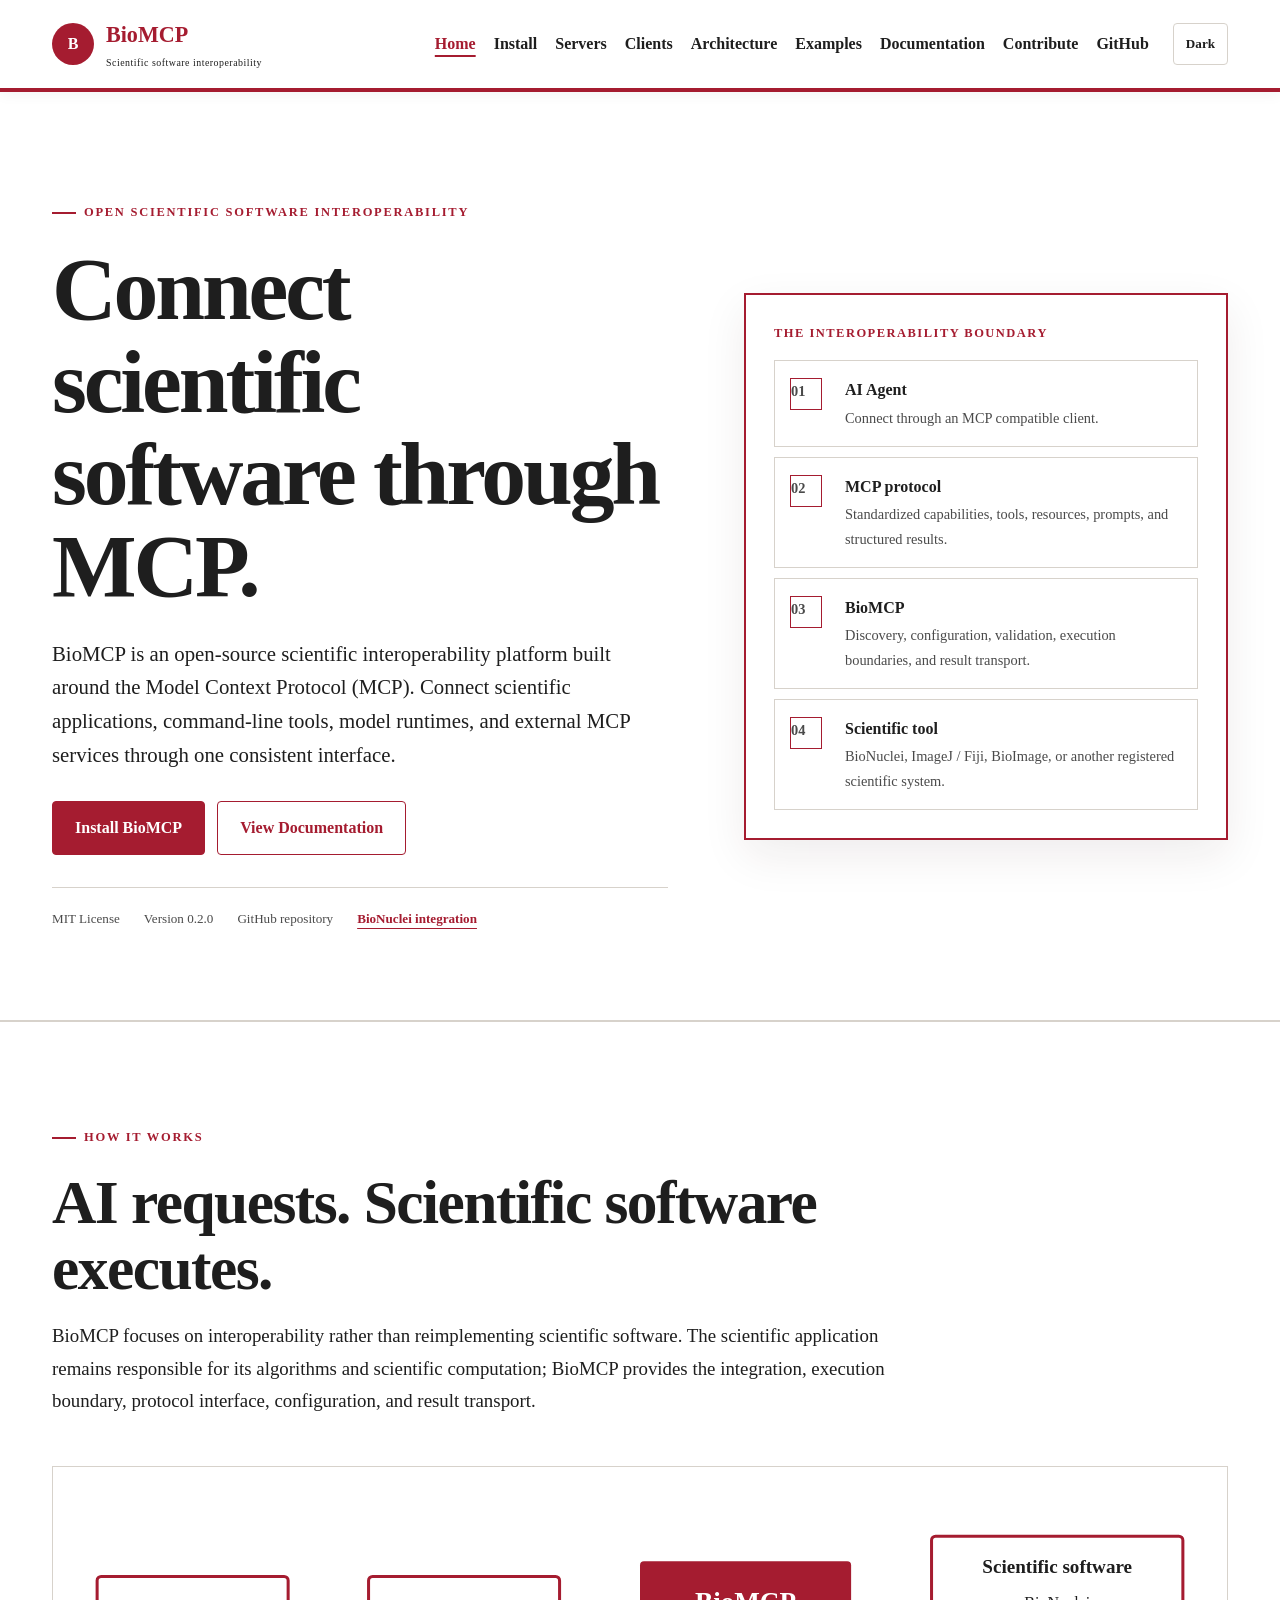
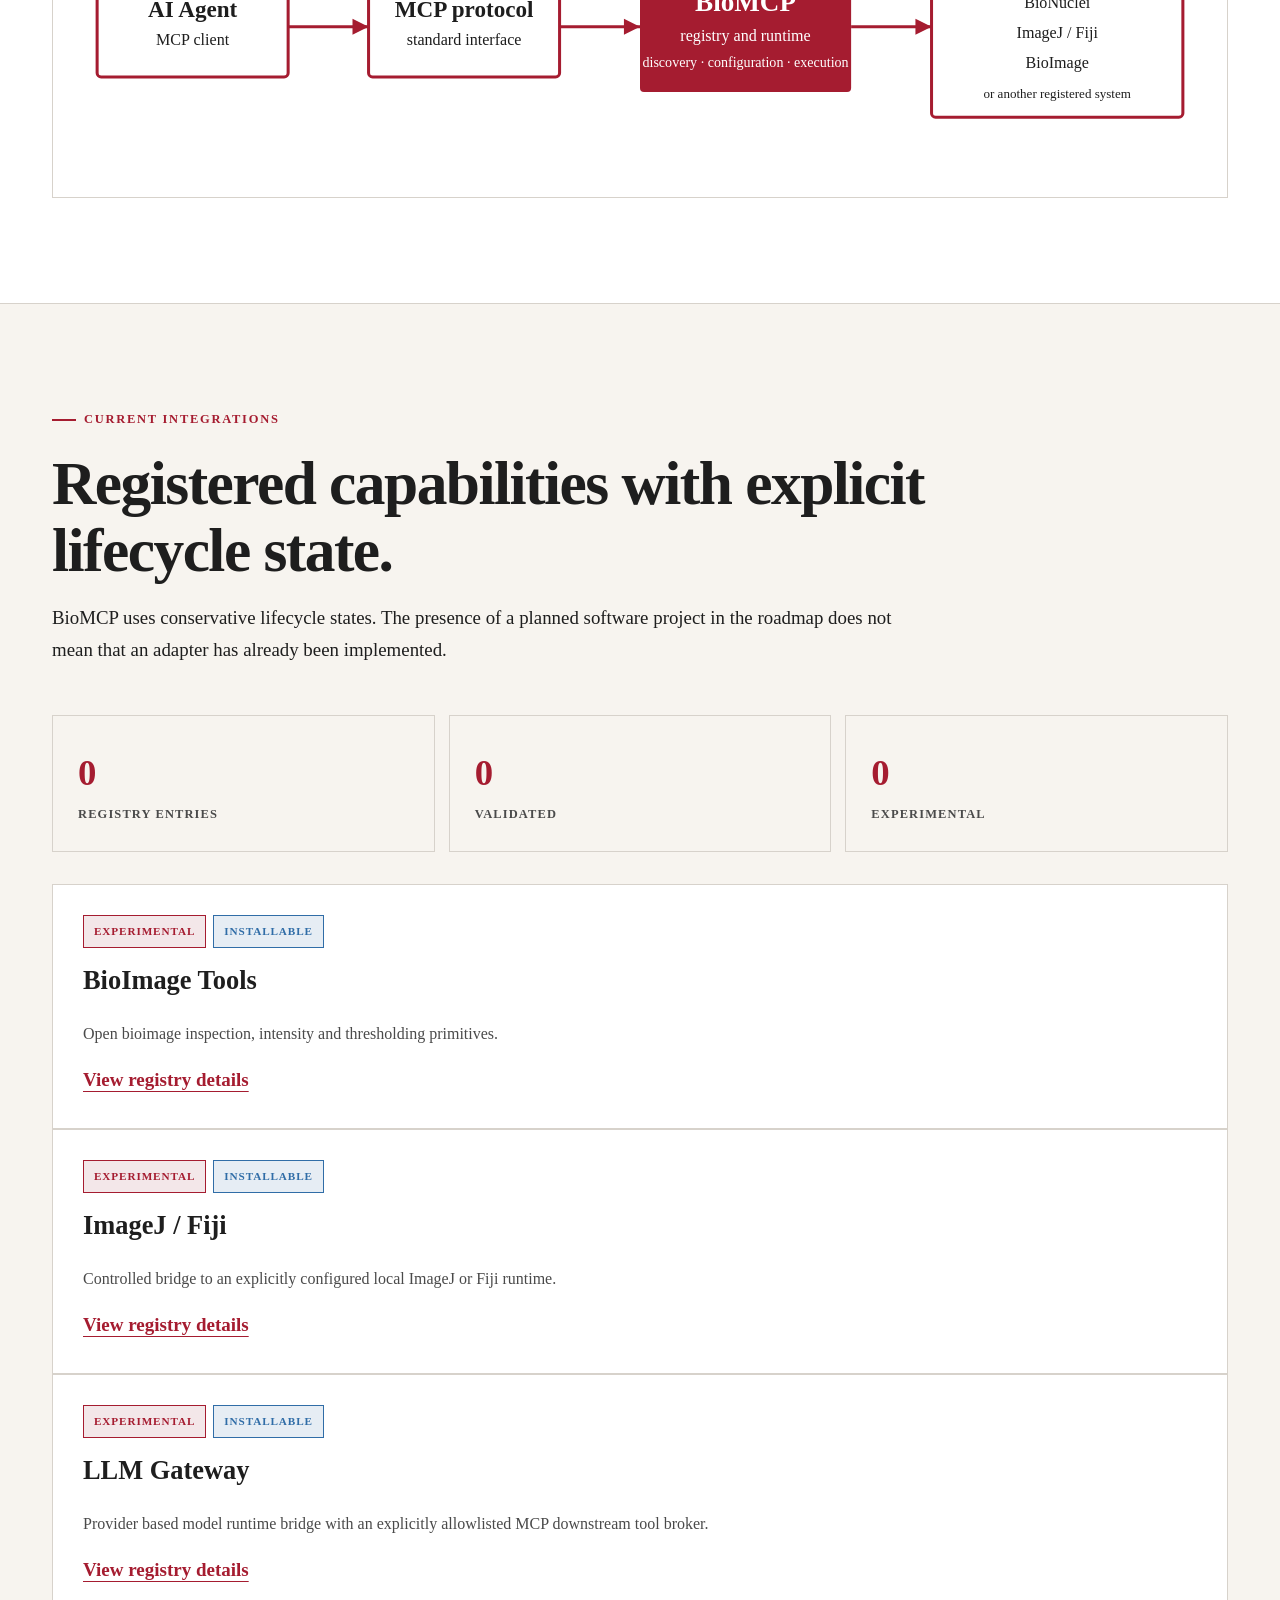
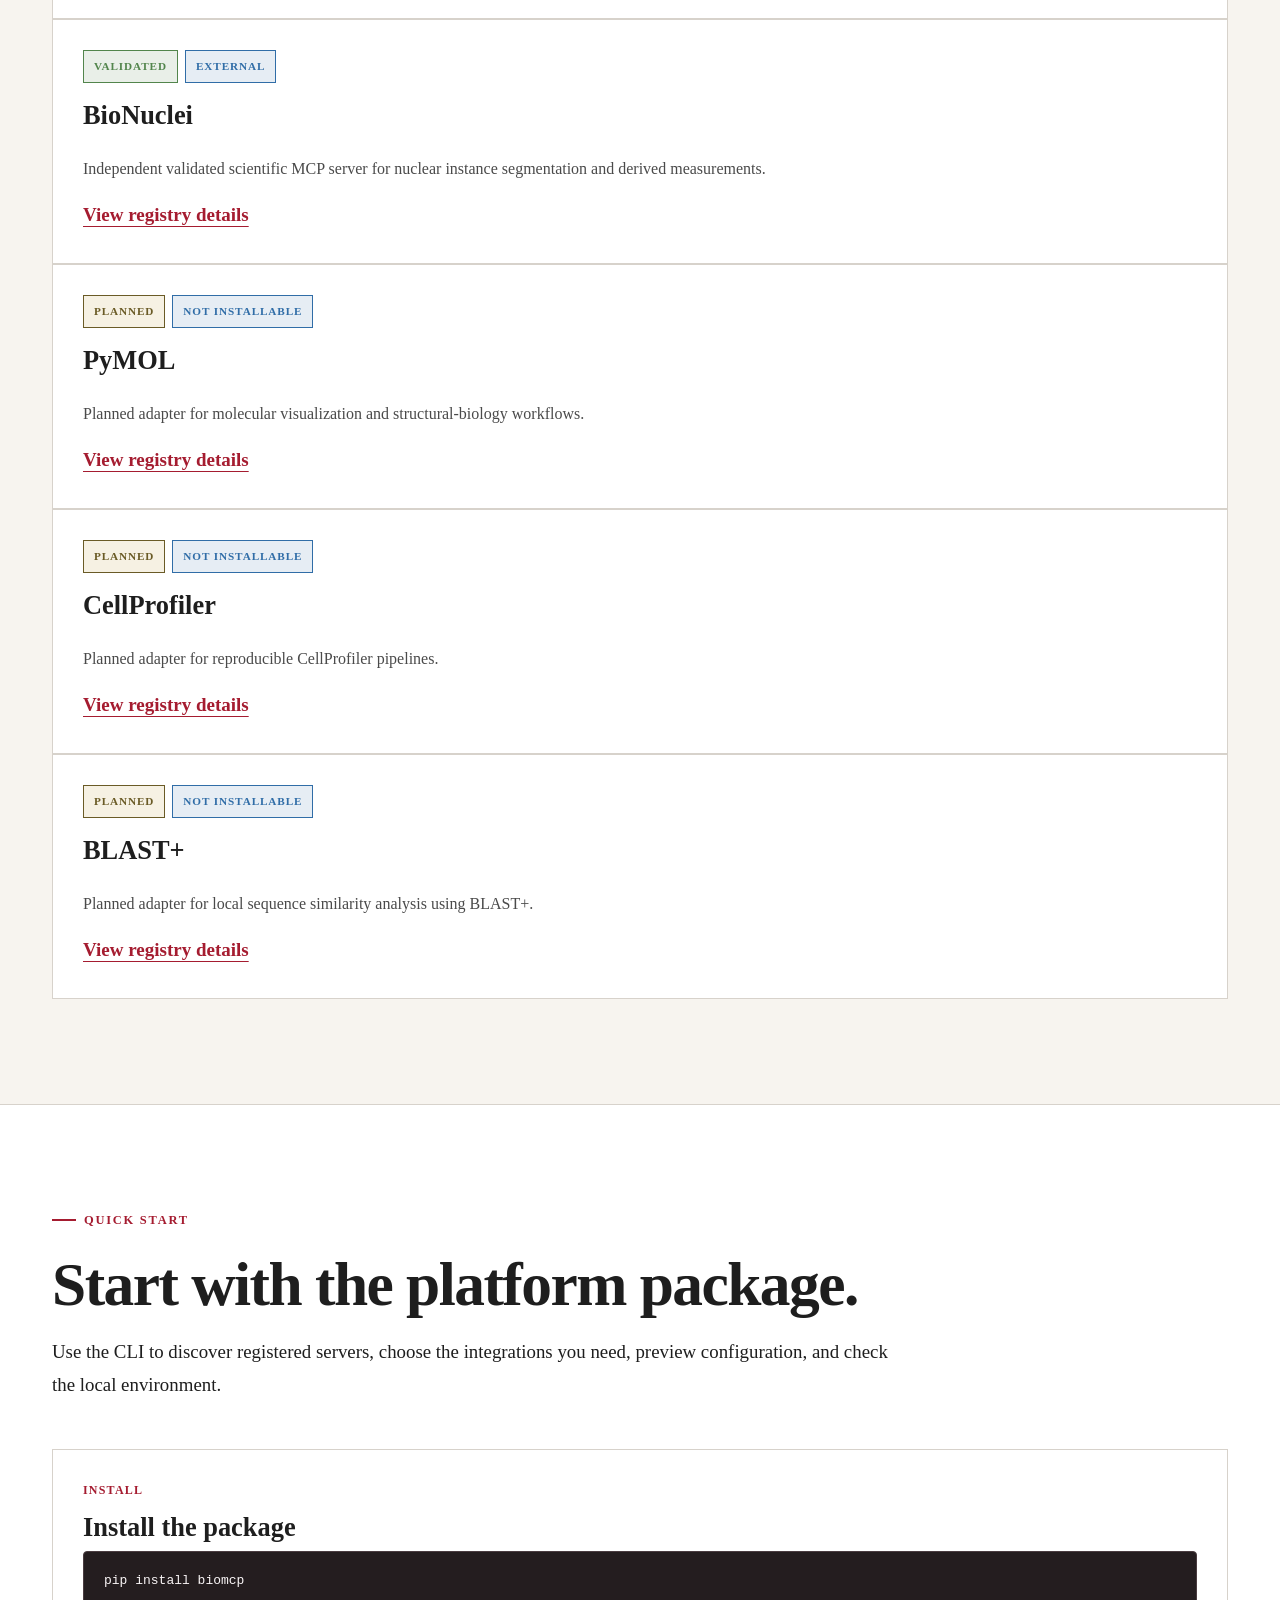
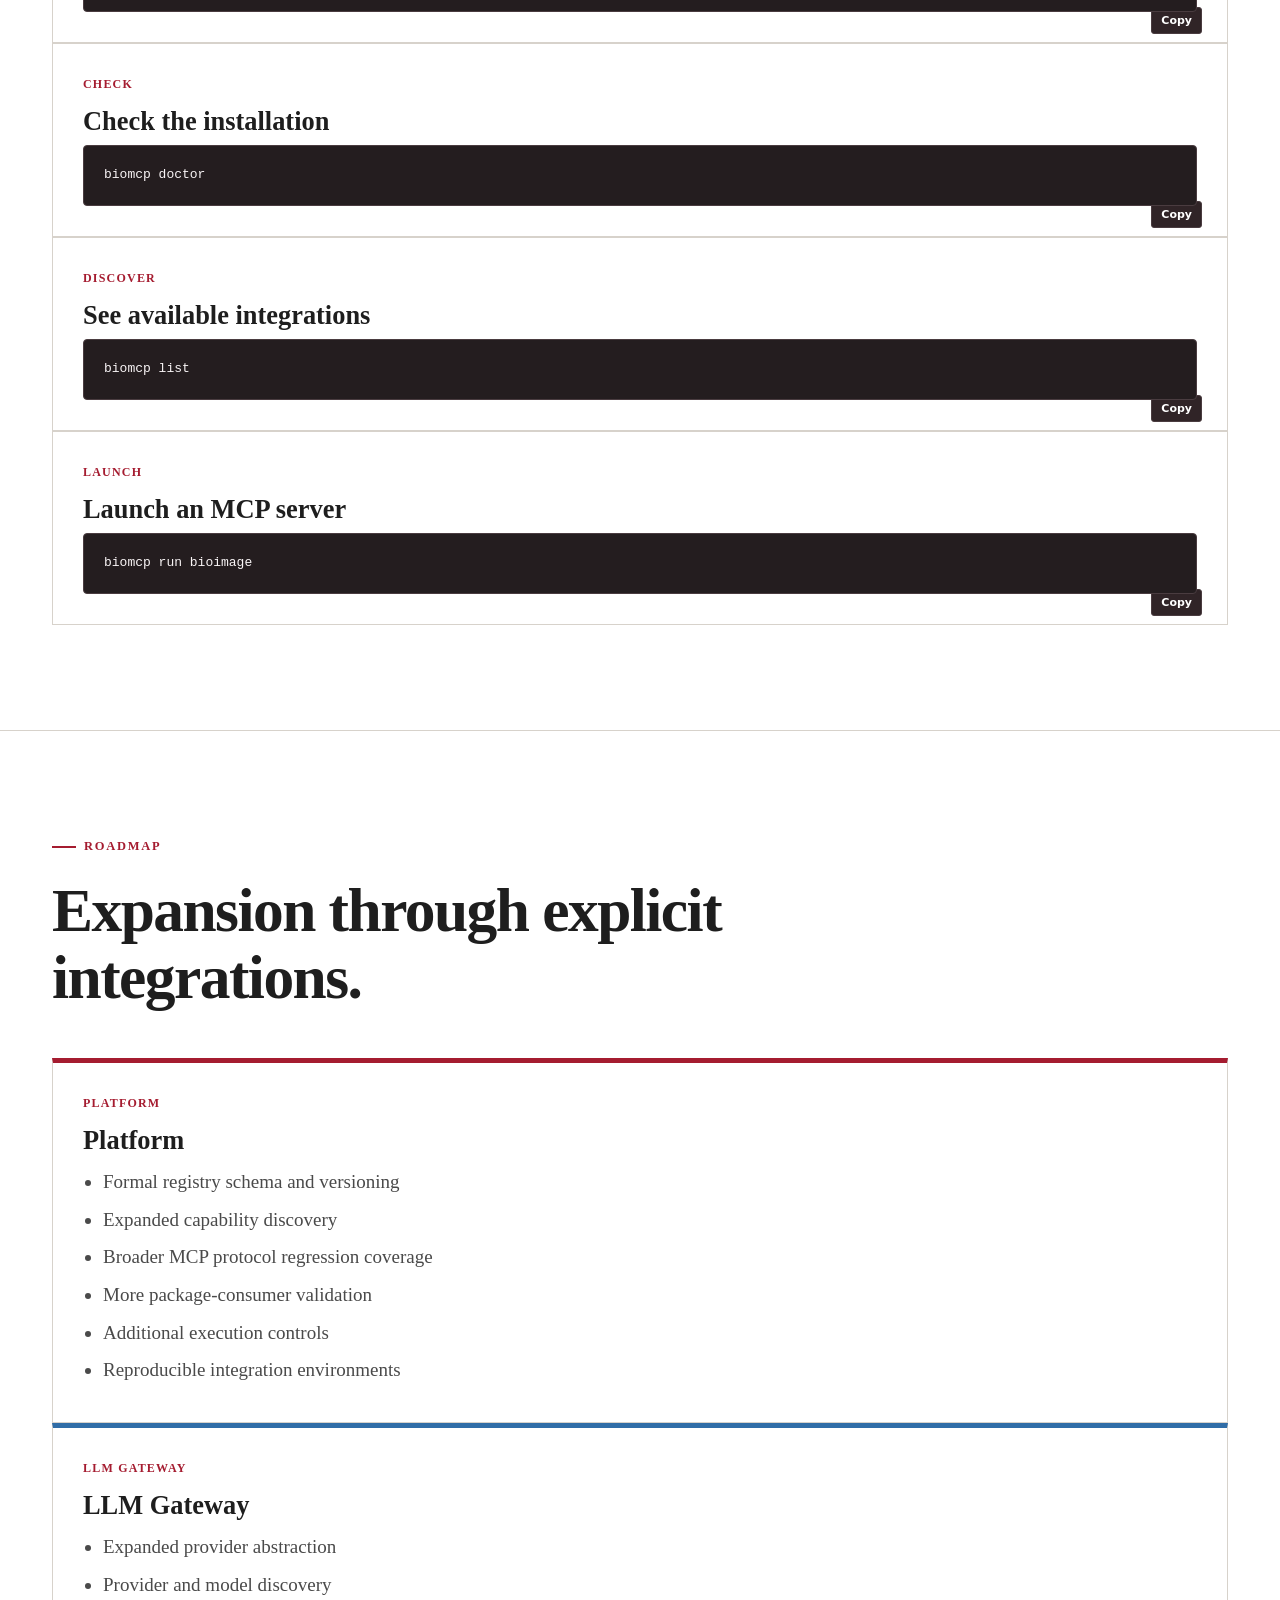
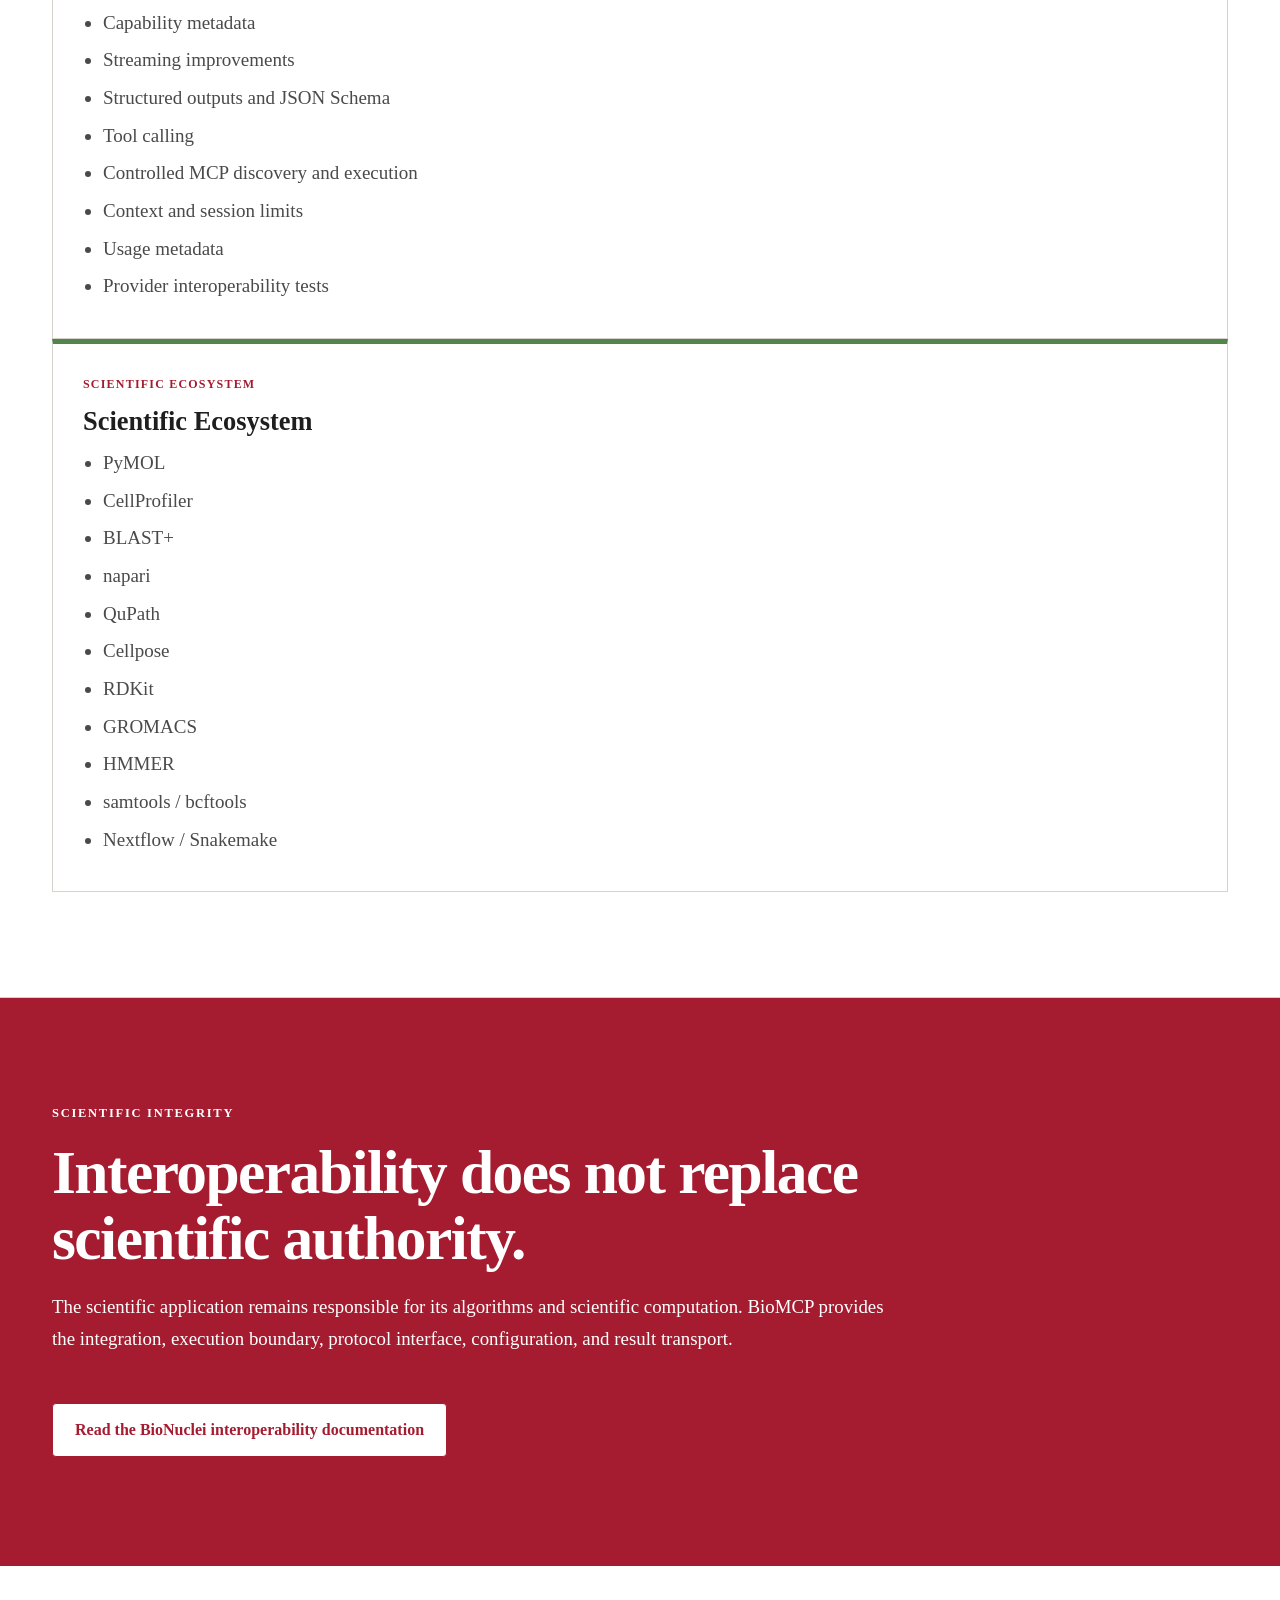
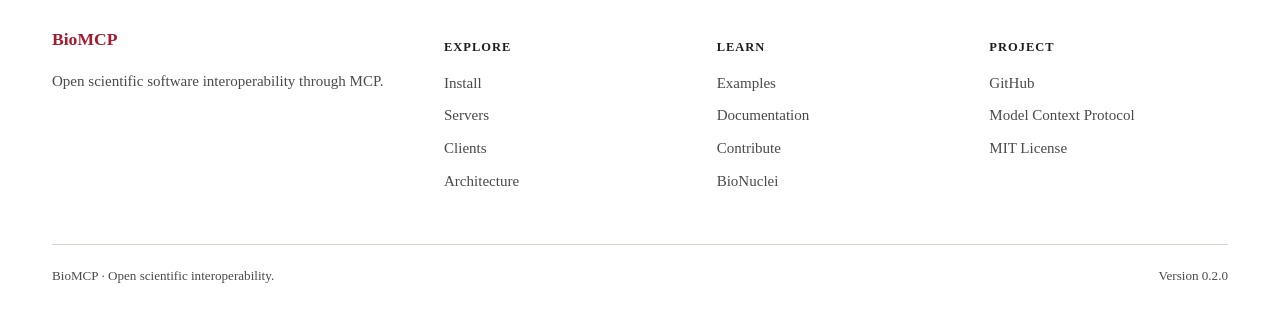
==== commit b417c3c9: "Rebuild BioMCP landing page in BioNuclei family style" ====
--- a/docs/index.html
+++ b/docs/index.html
@@ -1,10 +1,86 @@
 <!doctype html>
-<html lang="en"><head><meta charset="utf-8"><meta name="viewport" content="width=device-width,initial-scale=1"><meta name="description" content="BioMCP is an open scientific MCP platform connecting AI agents with biology, bioinformatics, bioimaging, and scientific software."><title>BioMCP | Scientific MCP Infrastructure</title><link rel="stylesheet" href="assets/site.css"><script src="assets/site.js" defer></script></head>
-<body><header class="site-header"><nav class="nav wrap"><a class="brand" href="index.html"><span class="brand-mark">B</span>BioMCP</a><div class="navlinks"><a aria-current="page" href="index.html">Home</a><a href="install.html">Install</a><a href="servers.html">Servers</a><a href="clients.html">Clients</a><a href="architecture.html">Architecture</a><a href="examples.html">Examples</a><a href="contributing.html">Contribute</a><a class="nav-github" href="https://github.com/BurhanAbdullah/BioMCP">GitHub</a></div></nav></header>
-<main>
-<section class="hero wrap"><div class="hero-copy reveal"><div class="eyebrow">Open scientific infrastructure</div><h1>Connect AI agents to real scientific software.</h1><p class="lead">BioMCP is an open, modular Model Context Protocol platform for biology, bioinformatics, bioimaging, and scientific computing.</p><div class="actions"><a class="btn primary" href="install.html">Get started</a><a class="btn secondary" href="architecture.html">Explore the architecture</a></div><div class="hero-meta"><span>Open source</span><span>Protocol native</span><span>Scientific software first</span></div></div><div class="hero-panel reveal"><div class="panel-label">How a request moves</div><div class="flow"><div class="flow-step"><span class="flow-num">01</span><div><strong>AI host</strong><span>A user describes a scientific task in natural language.</span></div></div><div class="flow-step"><span class="flow-num">02</span><div><strong>BioMCP</strong><span>Discovery, configuration, authorization, and MCP transport connect the request.</span></div></div><div class="flow-step"><span class="flow-num">03</span><div><strong>Scientific server</strong><span>The specialist implementation performs the scientific computation.</span></div></div><div class="flow-step"><span class="flow-num">04</span><div><strong>Structured result</strong><span>Results and provenance return through the MCP boundary.</span></div></div></div></div></section>
-<section class="section wrap"><div class="section-head reveal"><div><div class="eyebrow">The platform</div><h2>One layer for scientific interoperability.</h2></div><p>BioMCP makes discovery, installation, configuration, and agent connectivity predictable while keeping scientific computation independent.</p></div><div class="grid3"><article class="card feature-card reveal"><div class="meta">01. Discover</div><h3>Registry first</h3><p>Machine readable metadata makes lifecycle state, installation options, transport, and capabilities explicit.</p></article><article class="card feature-card reveal"><div class="meta">02. Connect</div><h3>Protocol native</h3><p>Use MCP compatible servers and client configuration instead of bespoke agent integrations.</p></article><article class="card feature-card reveal"><div class="meta">03. Compose</div><h3>Modular by design</h3><p>Scientific servers remain independently executable, testable, replaceable, and maintainable.</p></article></div></section>
-<section class="section wrap"><div class="section-head reveal"><div><div class="eyebrow">Scientific boundary</div><h2>AI orchestrates. Science executes.</h2></div></div><div class="boundary"><div class="card boundary-card reveal"><div class="meta">Underlying software</div><h3>Scientific authority</h3><p>Computation, measurements, validation, evaluation, artifacts, and scientific provenance remain with the domain implementation.</p></div><div class="card boundary-card reveal"><div class="meta">BioMCP</div><h3>Interoperability layer</h3><p>MCP schemas, discovery, registry metadata, server configuration, client connectivity, and transport belong here.</p></div></div><div class="note reveal"><strong>Design principle.</strong> BioMCP routes and exposes scientific capabilities. It does not silently replace the scientific software that produces them.</div></section>
-<section class="section wrap"><div class="section-head reveal"><div><div class="eyebrow">Quick start</div><h2>Start with a simple workflow.</h2></div><p>Install BioMCP, inspect the available capabilities, configure the servers you need, then verify the environment.</p></div><div class="quickstart-grid"><div class="code reveal" id="quickstart-code"><button class="code-copy" type="button" data-copy="#quickstart-code" aria-label="Copy the quick start commands">Copy</button><span class="code-line"><span class="code-index">01</span><span class="command">pip install biomcp</span></span><span class="code-line"><span class="code-index">02</span><span class="command">biomcp list</span></span><span class="code-line"><span class="code-index">03</span><span class="command">biomcp install --servers bioimage --clients generic</span></span><span class="code-line"><span class="code-index">04</span><span class="command">biomcp doctor</span></span></div><div class="quickstart-note reveal"><div class="meta">What happens next</div><h3>Discover, configure, verify.</h3><p>The command line workflow keeps installation explicit and makes the local scientific environment visible before an agent begins using a server.</p><a class="text-link" href="install.html">Read the installation guide</a></div></div></section>
-<section class="section wrap"><div class="section-head reveal"><div><div class="eyebrow">Current ecosystem</div><h2>Specialized server families.</h2></div><a class="btn secondary" href="servers.html">View the registry</a></div><div class="grid3" id="home-server-grid" aria-live="polite"><p class="kicker">Loading the current registry.</p></div></section>
-</main><footer><div class="wrap footer-grid"><div><div class="footer-brand">BioMCP</div><div>Open source MCP infrastructure for scientific workflows.</div></div><div class="footer-links"><a href="install.html">Install</a><a href="servers.html">Servers</a><a href="architecture.html">Architecture</a><a href="contributing.html">Contribute</a><a href="https://github.com/BurhanAbdullah/BioMCP">GitHub</a></div></div></footer></body></html>+<html lang="en">
+<head>
+  <meta charset="utf-8">
+  <meta name="viewport" content="width=device-width, initial-scale=1">
+  <meta name="description" content="BioMCP is an open scientific interoperability platform built around the Model Context Protocol.">
+  <title>BioMCP | Scientific software interoperability</title>
+  <link rel="stylesheet" href="assets/site.css">
+  <script src="assets/site.js" defer></script>
+</head>
+<body>
+  <nav class="site-nav"><div class="wrap nav-inner">
+    <a class="brand" href="index.html"><span class="brand-mark">B</span><span>BioMCP<small>Scientific software interoperability</small></span></a>
+    <div class="nav-links">
+      <a href="index.html">Home</a><a href="install.html">Install</a><a href="servers.html">Servers</a><a href="clients.html">Clients</a><a href="architecture.html">Architecture</a><a href="examples.html">Examples</a><a href="documentation.html">Documentation</a><a href="contributing.html">Contribute</a><a class="nav-github" href="https://github.com/BurhanAbdullah/BioMCP">GitHub</a>
+    </div>
+    <div class="nav-cta"><button class="theme-toggle" data-theme-toggle type="button">Dark</button></div>
+  </div></nav>
+
+  <main>
+    <header class="hero"><div class="wrap hero-grid">
+      <div class="hero-copy reveal">
+        <div class="eyebrow">Open scientific software interoperability</div>
+        <h1>Connect scientific software through MCP.</h1>
+        <p class="lead">BioMCP is an open-source scientific interoperability platform built around the Model Context Protocol (MCP). Connect scientific applications, command-line tools, model runtimes, and external MCP services through one consistent interface.</p>
+        <div class="actions"><a class="btn primary" href="install.html">Install BioMCP</a><a class="btn" href="documentation.html">View Documentation</a></div>
+        <div class="hero-meta"><span>MIT License</span><span>Version 0.2.0</span><span data-github-stars>GitHub repository</span><span><a class="text-link" href="https://burhanabdullah.github.io/BioNuclei-DomainRobust/biomcp.html">BioNuclei integration</a></span></div>
+      </div>
+      <div class="hero-panel reveal">
+        <div class="panel-label">The interoperability boundary</div>
+        <div class="flow">
+          <div class="flow-step"><span class="flow-num">01</span><div><strong>AI Agent</strong><span>Connect through an MCP compatible client.</span></div></div>
+          <div class="flow-step"><span class="flow-num">02</span><div><strong>MCP protocol</strong><span>Standardized capabilities, tools, resources, prompts, and structured results.</span></div></div>
+          <div class="flow-step"><span class="flow-num">03</span><div><strong>BioMCP</strong><span>Discovery, configuration, validation, execution boundaries, and result transport.</span></div></div>
+          <div class="flow-step"><span class="flow-num">04</span><div><strong>Scientific tool</strong><span>BioNuclei, ImageJ / Fiji, BioImage, or another registered scientific system.</span></div></div>
+        </div>
+      </div>
+    </div></header>
+
+    <section class="section" id="how-it-works"><div class="wrap">
+      <div class="section-head reveal"><div class="eyebrow">How it works</div><h2>AI requests. Scientific software executes.</h2><p class="intro">BioMCP focuses on interoperability rather than reimplementing scientific software. The scientific application remains responsible for its algorithms and scientific computation; BioMCP provides the integration, execution boundary, protocol interface, configuration, and result transport.</p></div>
+      <div class="diagram-panel reveal" aria-label="BioMCP request flow diagram">
+        <svg viewBox="0 0 1120 270" role="img" aria-labelledby="flow-title flow-desc" xmlns="http://www.w3.org/2000/svg">
+          <title id="flow-title">BioMCP scientific interoperability flow</title><desc id="flow-desc">AI Agent connects through the MCP protocol to BioMCP, which connects to scientific software such as BioNuclei, ImageJ or BioImage.</desc>
+          <rect x="20" y="85" width="190" height="100" rx="4" fill="none" stroke="#A51C30" stroke-width="3"/><text x="115" y="125" text-anchor="middle" font-family="Times New Roman, serif" font-size="23" font-weight="700" fill="currentColor">AI Agent</text><text x="115" y="153" text-anchor="middle" font-family="Times New Roman, serif" font-size="16" fill="currentColor">MCP client</text>
+          <line x1="210" y1="135" x2="290" y2="135" stroke="#A51C30" stroke-width="3"/><polygon points="290,135 274,127 274,143" fill="#A51C30"/>
+          <rect x="290" y="85" width="190" height="100" rx="4" fill="none" stroke="#A51C30" stroke-width="3"/><text x="385" y="125" text-anchor="middle" font-family="Times New Roman, serif" font-size="23" font-weight="700" fill="currentColor">MCP protocol</text><text x="385" y="153" text-anchor="middle" font-family="Times New Roman, serif" font-size="16" fill="currentColor">standard interface</text>
+          <line x1="480" y1="135" x2="560" y2="135" stroke="#A51C30" stroke-width="3"/><polygon points="560,135 544,127 544,143" fill="#A51C30"/>
+          <rect x="560" y="70" width="210" height="130" rx="4" fill="#A51C30"/><text x="665" y="119" text-anchor="middle" font-family="Times New Roman, serif" font-size="27" font-weight="700" fill="#fff">BioMCP</text><text x="665" y="149" text-anchor="middle" font-family="Times New Roman, serif" font-size="16" fill="#fff">registry and runtime</text><text x="665" y="175" text-anchor="middle" font-family="Times New Roman, serif" font-size="14" fill="#fff">discovery · configuration · execution</text>
+          <line x1="770" y1="135" x2="850" y2="135" stroke="#A51C30" stroke-width="3"/><polygon points="850,135 834,127 834,143" fill="#A51C30"/>
+          <rect x="850" y="45" width="250" height="180" rx="4" fill="none" stroke="#A51C30" stroke-width="3"/><text x="975" y="82" text-anchor="middle" font-family="Times New Roman, serif" font-size="19" font-weight="700" fill="currentColor">Scientific software</text><text x="975" y="116" text-anchor="middle" font-family="Times New Roman, serif" font-size="16" fill="currentColor">BioNuclei</text><text x="975" y="146" text-anchor="middle" font-family="Times New Roman, serif" font-size="16" fill="currentColor">ImageJ / Fiji</text><text x="975" y="176" text-anchor="middle" font-family="Times New Roman, serif" font-size="16" fill="currentColor">BioImage</text><text x="975" y="206" text-anchor="middle" font-family="Times New Roman, serif" font-size="13" fill="currentColor">or another registered system</text>
+        </svg>
+      </div>
+    </div></section>
+
+    <section class="section alt" id="integrations"><div class="wrap">
+      <div class="section-head reveal"><div class="eyebrow">Current Integrations</div><h2>Registered capabilities with explicit lifecycle state.</h2><p class="intro">BioMCP uses conservative lifecycle states. The presence of a planned software project in the roadmap does not mean that an adapter has already been implemented.</p></div>
+      <div class="stats reveal"><div class="stat-card"><div class="stat" id="registry-total">0</div><div class="stat-label">Registry entries</div></div><div class="stat-card"><div class="stat" id="registry-validated">0</div><div class="stat-label">Validated</div></div><div class="stat-card"><div class="stat" id="registry-experimental">0</div><div class="stat-label">Experimental</div></div></div>
+      <div class="grid3" id="home-server-grid"><p class="small">Loading the current registry.</p></div>
+    </div></section>
+
+    <section class="section"><div class="wrap">
+      <div class="section-head reveal"><div class="eyebrow">Quick start</div><h2>Start with the platform package.</h2><p class="intro">Use the CLI to discover registered servers, choose the integrations you need, preview configuration, and check the local environment.</p></div>
+      <div class="grid2">
+        <article class="card reveal"><div class="meta">Install</div><h3>Install the package</h3><div class="code" id="home-install">pip install biomcp</div><button class="code-copy" data-copy="#home-install" type="button">Copy</button></article>
+        <article class="card reveal"><div class="meta">Check</div><h3>Check the installation</h3><div class="code" id="home-doctor">biomcp doctor</div><button class="code-copy" data-copy="#home-doctor" type="button">Copy</button></article>
+        <article class="card reveal"><div class="meta">Discover</div><h3>See available integrations</h3><div class="code" id="home-list">biomcp list</div><button class="code-copy" data-copy="#home-list" type="button">Copy</button></article>
+        <article class="card reveal"><div class="meta">Launch</div><h3>Launch an MCP server</h3><div class="code" id="home-run">biomcp run bioimage</div><button class="code-copy" data-copy="#home-run" type="button">Copy</button></article>
+      </div>
+    </div></section>
+
+    <section class="section" id="roadmap"><div class="wrap">
+      <div class="section-head reveal"><div class="eyebrow">Roadmap</div><h2>Expansion through explicit integrations.</h2></div>
+      <div class="grid3">
+        <article class="card roadmap-card reveal"><div class="meta">Platform</div><h3>Platform</h3><ul><li>Formal registry schema and versioning</li><li>Expanded capability discovery</li><li>Broader MCP protocol regression coverage</li><li>More package-consumer validation</li><li>Additional execution controls</li><li>Reproducible integration environments</li></ul></article>
+        <article class="card roadmap-card reveal"><div class="meta">LLM Gateway</div><h3>LLM Gateway</h3><ul><li>Expanded provider abstraction</li><li>Provider and model discovery</li><li>Capability metadata</li><li>Streaming improvements</li><li>Structured outputs and JSON Schema</li><li>Tool calling</li><li>Controlled MCP discovery and execution</li><li>Context and session limits</li><li>Usage metadata</li><li>Provider interoperability tests</li></ul></article>
+        <article class="card roadmap-card reveal"><div class="meta">Scientific Ecosystem</div><h3>Scientific Ecosystem</h3><ul><li>PyMOL</li><li>CellProfiler</li><li>BLAST+</li><li>napari</li><li>QuPath</li><li>Cellpose</li><li>RDKit</li><li>GROMACS</li><li>HMMER</li><li>samtools / bcftools</li><li>Nextflow / Snakemake</li></ul></article>
+      </div>
+    </div></section>
+
+    <section class="section dark"><div class="wrap"><div class="section-head reveal"><div class="kicker">Scientific integrity</div><h2>Interoperability does not replace scientific authority.</h2><p class="intro">The scientific application remains responsible for its algorithms and scientific computation. BioMCP provides the integration, execution boundary, protocol interface, configuration, and result transport.</p></div><a class="btn" href="https://burhanabdullah.github.io/BioNuclei-DomainRobust/biomcp.html">Read the BioNuclei interoperability documentation</a></div></section>
+  </main>
+
+  <footer><div class="wrap"><div class="footer-grid"><div><div class="footer-brand">BioMCP</div><p>Open scientific software interoperability through MCP.</p></div><div><h4>Explore</h4><a href="install.html">Install</a><a href="servers.html">Servers</a><a href="clients.html">Clients</a><a href="architecture.html">Architecture</a></div><div><h4>Learn</h4><a href="examples.html">Examples</a><a href="documentation.html">Documentation</a><a href="contributing.html">Contribute</a><a href="https://burhanabdullah.github.io/BioNuclei-DomainRobust/biomcp.html">BioNuclei</a></div><div><h4>Project</h4><a href="https://github.com/BurhanAbdullah/BioMCP">GitHub</a><a href="https://modelcontextprotocol.io/">Model Context Protocol</a><a href="LICENSE">MIT License</a></div></div><div class="footer-bottom"><span>BioMCP · Open scientific interoperability.</span><span>Version 0.2.0</span></div></div></footer>
+</body>
+</html>
--- a/docs/assets/site.css
+++ b/docs/assets/site.css
@@ -1 +1,3 @@
-:root{--ink:#202022;--muted:#5d5d63;--paper:#fff;--surface:#fff;--surface-2:#f8f5f6;--line:#ded8da;--accent:#a51c30;--accent-dark:#7f1325;--accent-soft:#f8edef;--green:#176b52;--green-soft:#e8f4ef;--max:1180px;--shadow:0 16px 42px rgba(52,24,29,.08)}*{box-sizing:border-box}html{scroll-behavior:smooth}body{margin:0;background:var(--paper);color:var(--ink);font-family:Inter,ui-sans-serif,system-ui,-apple-system,BlinkMacSystemFont,"Segoe UI",sans-serif;font-size:16px;line-height:1.68}a{color:inherit}a:focus-visible,button:focus-visible,input:focus-visible,select:focus-visible{outline:3px solid var(--accent);outline-offset:3px}.wrap{width:min(var(--max),100%);margin:0 auto;padding:0 30px}.site-header{position:sticky;top:0;z-index:20;background:rgba(255,255,255,.97);backdrop-filter:blur(14px);border-bottom:1px solid #e5dfe1}.nav{min-height:74px;display:flex;align-items:center;justify-content:space-between;gap:24px}.brand{display:inline-flex;align-items:center;gap:11px;text-decoration:none;color:var(--accent-dark);font-size:21px;font-weight:800;letter-spacing:-.02em}.brand-mark{width:31px;height:31px;border-radius:50%;background:var(--accent);color:#fff;display:grid;place-items:center;font-size:14px;font-weight:800;box-shadow:0 5px 16px rgba(165,28,48,.2)}.navlinks{display:flex;align-items:center;gap:4px;flex-wrap:wrap}.navlinks a{padding:8px 11px;border-radius:7px;text-decoration:none;color:#474747;font-size:14px;font-weight:650}.navlinks a:hover,.navlinks a[aria-current=page]{background:var(--accent-soft);color:var(--accent-dark)}.nav-github{border:1px solid #d8cdd0}.nav-toggle{display:none;min-height:38px;padding:0 13px;border:1px solid #d8cdd0;border-radius:6px;background:#fff;color:var(--accent-dark);font:700 13px Inter,ui-sans-serif,system-ui,sans-serif;cursor:pointer}.hero{padding:92px 30px 82px;display:grid;grid-template-columns:minmax(0,1.08fr) minmax(340px,.92fr);gap:68px;align-items:center}.hero-copy{max-width:760px}.eyebrow{display:inline-flex;align-items:center;gap:9px;color:var(--accent);font-size:12px;text-transform:uppercase;letter-spacing:.15em;font-weight:800}.eyebrow:before{content:"";width:24px;height:2px;background:currentColor;border-radius:2px}h1,h2,h3{font-family:Inter,ui-sans-serif,system-ui,sans-serif;color:var(--ink);letter-spacing:-.035em}h1{font-size:clamp(44px,6vw,76px);line-height:1.02;margin:16px 0 24px;max-width:840px}h2{font-size:clamp(30px,4vw,45px);line-height:1.1;margin:0 0 14px}h3{font-size:20px;line-height:1.25;margin:0 0 8px}.lead{font-size:20px;line-height:1.65;color:#50545a;max-width:735px}.actions{display:flex;gap:12px;flex-wrap:wrap;margin-top:30px}.btn{display:inline-flex;align-items:center;justify-content:center;min-height:45px;padding:0 19px;border-radius:6px;text-decoration:none;font-weight:750;font-size:14px;border:1px solid #d9d3d5;transition:transform .18s ease,box-shadow .18s ease,background .18s ease,border-color .18s ease}.btn:hover{transform:translateY(-1px)}.btn.primary{background:var(--accent);border-color:var(--accent);color:#fff;box-shadow:0 7px 20px rgba(165,28,48,.18)}.btn.primary:hover{background:var(--accent-dark);box-shadow:0 10px 26px rgba(165,28,48,.24)}.btn.secondary{background:#fff;color:var(--accent-dark)}.btn.secondary:hover{border-color:#cdaeb5;background:var(--accent-soft)}.hero-meta{display:flex;gap:18px;flex-wrap:wrap;margin-top:25px;padding-top:18px;border-top:1px solid var(--line);color:#686b70;font-size:12px;font-weight:650}.hero-meta span{position:relative;padding-left:12px}.hero-meta span:before{content:"";position:absolute;left:0;top:.72em;width:4px;height:4px;border-radius:50%;background:var(--accent)}.hero-panel{background:#fff;border:1px solid #d8d1d3;border-top:4px solid var(--accent);border-radius:4px;padding:23px;box-shadow:var(--shadow)}.panel-label{font-size:12px;text-transform:uppercase;letter-spacing:.12em;font-weight:800;color:var(--muted);margin-bottom:14px}.flow{display:grid;gap:9px}.flow-step{display:grid;grid-template-columns:34px 1fr;gap:12px;align-items:start;padding:15px;border:1px solid #e4dfe0;background:#fff;border-radius:4px;transition:transform .2s ease,border-color .2s ease,box-shadow .2s ease}.flow-step:hover{transform:translateX(3px);border-color:#cdaeb5;box-shadow:0 7px 18px rgba(52,24,29,.06)}.flow-num{width:28px;height:28px;border-radius:50%;background:var(--accent-soft);color:var(--accent-dark);display:grid;place-items:center;font-size:11px;font-weight:800}.flow-step strong{display:block;font-size:14px}.flow-step span{display:block;color:var(--muted);font-size:13px;margin-top:2px}.section{padding:78px 30px;border-top:1px solid var(--line)}.section-tight{padding-top:44px;padding-bottom:44px}.section-head{display:flex;justify-content:space-between;gap:30px;align-items:end;margin-bottom:28px}.section-head p{margin:0;color:var(--muted);max-width:560px}.grid3{display:grid;grid-template-columns:repeat(3,minmax(0,1fr));gap:18px}.grid2{display:grid;grid-template-columns:repeat(2,minmax(0,1fr));gap:18px}.card{border:1px solid #ded9da;border-radius:4px;padding:25px;background:var(--surface);box-shadow:0 5px 18px rgba(52,24,29,.035);transition:transform .2s ease,box-shadow .2s ease,border-color .2s ease}.card:hover{transform:translateY(-2px);box-shadow:0 12px 28px rgba(52,24,29,.08)}.card p{margin:7px 0 0;color:#555a60}.card .meta{font-size:12px;text-transform:uppercase;letter-spacing:.08em;font-weight:800;color:var(--accent);margin-bottom:9px}.feature-card{min-height:190px;border-top:3px solid #eee4e6}.feature-card:hover,.server-card:hover{border-top-color:var(--accent)}.stat{font-size:34px;font-weight:800;letter-spacing:-.04em;color:var(--accent-dark)}.stat-label{font-size:12px;color:var(--muted);text-transform:uppercase;letter-spacing:.08em;font-weight:750}.stats{display:grid;grid-template-columns:repeat(3,1fr);gap:12px;margin:0 0 28px}.stat-card{padding:20px;border:1px solid var(--line);background:var(--surface-2);border-radius:4px}.code{position:relative;background:#241d1f;color:#f9f5f6;border-radius:4px;padding:17px 20px;overflow:auto;font:13px/1.8 ui-monospace,SFMono-Regular,Menlo,Consolas,"Liberation Mono",monospace;border:1px solid #342a2d;white-space:pre-wrap}.code-line{display:block}.code-index{display:inline-block;width:30px;color:#a9999d}.code-copy{float:right;margin:0 0 8px 12px;padding:5px 9px;border:1px solid #66565a;border-radius:4px;background:#2d2326;color:#f9f5f6;font:11px/1.2 Inter,ui-sans-serif,system-ui,sans-serif;cursor:pointer}.code-copy:hover{border-color:#b58a94}.code-inline{font-family:ui-monospace,SFMono-Regular,Menlo,Consolas,monospace;font-size:.9em;background:var(--surface-2);border:1px solid var(--line);padding:2px 6px;border-radius:4px}.quickstart-grid{display:grid;grid-template-columns:minmax(0,1.35fr) minmax(280px,.65fr);gap:18px}.quickstart-note{border:1px solid #ded9da;border-left:3px solid var(--accent);padding:24px;background:#fff}.quickstart-note p{color:#555a60}.text-link{display:inline-block;margin-top:15px;color:var(--accent-dark);font-size:13px;font-weight:750;text-decoration:none;border-bottom:1px solid #d8b7be}.text-link:hover{color:var(--accent);border-bottom-color:var(--accent)}.boundary{display:grid;grid-template-columns:1fr 1fr;gap:18px}.boundary-card{min-height:180px}.note{border:1px solid #dfcbd0;border-left:4px solid var(--accent);padding:15px 17px;background:var(--accent-soft);border-radius:3px;color:#4e3941;margin-top:18px}.success{border-color:#c9e5da;background:var(--green-soft);border-left-color:var(--green)}table{width:100%;border-collapse:separate;border-spacing:0;overflow:hidden;border:1px solid var(--line);border-radius:4px;background:#fff}th,td{padding:14px 16px;border-bottom:1px solid var(--line);text-align:left;vertical-align:top}th{font-size:12px;text-transform:uppercase;letter-spacing:.08em;color:#53565a;background:#f7f5f5}tr:last-child td{border-bottom:0}.badge{display:inline-flex;padding:4px 9px;border-radius:999px;background:#f3f1f1;font-size:11px;font-weight:800;text-transform:uppercase;letter-spacing:.06em;color:#55595d}.badge.experimental{background:#f7ecee;color:var(--accent)}.badge.validated{background:var(--green-soft);color:var(--green)}footer{margin-top:30px;border-top:4px solid var(--accent);background:#fff;padding:34px 0 48px;color:var(--muted);font-size:13px}.footer-grid{display:flex;justify-content:space-between;gap:24px;align-items:flex-start}.footer-brand{color:var(--accent-dark);font-weight:800;font-size:15px}.footer-links{display:flex;gap:18px;flex-wrap:wrap}.footer-links a{text-decoration:none}.footer-links a:hover{color:var(--accent)}.prose{max-width:820px}.prose p{color:#555a60}.list{display:grid;gap:10px;padding:0;margin:0;list-style:none}.list li{padding:12px 14px;border:1px solid var(--line);border-radius:4px;background:#fff}.kicker{color:var(--muted);font-size:14px}.js .reveal{opacity:0;transform:translateY(12px);transition:opacity .55s ease,transform .55s ease}.js .reveal.is-visible{opacity:1;transform:none}.filter-bar{display:flex;gap:12px;align-items:center;margin:0 0 24px}.filter-input,.select{width:min(420px,100%);padding:12px 14px;border:1px solid var(--line);border-radius:5px;background:#fff;color:var(--ink);font:inherit;outline:none}.filter-input:focus,.select:focus{border-color:#b58a94;box-shadow:0 0 0 3px var(--accent-soft)}.builder{border:1px solid var(--line);background:#fff;padding:26px;border-top:3px solid var(--accent)}.builder-grid{display:grid;grid-template-columns:1fr 1fr;gap:24px}.choices{display:grid;gap:9px}.choice{display:flex;gap:11px;align-items:flex-start;padding:12px 14px;border:1px solid var(--line);border-radius:4px;cursor:pointer}.choice:hover{border-color:#cdaeb5;background:var(--surface-2)}.choice input{margin-top:4px;accent-color:var(--accent)}.choice strong{display:block;font-size:14px}.choice small{display:block;color:var(--muted);font-size:12px;margin-top:2px}.builder-label{display:block;font-size:12px;text-transform:uppercase;letter-spacing:.08em;color:var(--muted);font-weight:800;margin-bottom:9px}.tabs{display:flex;gap:6px;flex-wrap:wrap;margin-bottom:18px}.tab{padding:9px 14px;border:1px solid var(--line);border-radius:5px;background:#fff;color:#4b4b4f;font:650 13px Inter,ui-sans-serif,system-ui,sans-serif;cursor:pointer}.tab:hover,.tab.is-active{background:var(--accent-soft);border-color:#cdaeb5;color:var(--accent-dark)}.checklist{display:grid;gap:10px;margin-top:18px}.check-item{display:flex;gap:11px;align-items:flex-start;padding:12px 14px;border:1px solid var(--line);border-radius:4px}.check-item input{margin-top:5px;accent-color:var(--accent)}.progress{color:var(--accent-dark);font-size:13px;font-weight:750}.filter-empty{color:var(--muted);padding:14px 0}.prose h2{margin-top:34px}.small{font-size:13px;color:var(--muted)}[hidden]{display:none!important}@media(max-width:900px){.hero{grid-template-columns:1fr;gap:38px;padding-top:62px}.grid3{grid-template-columns:1fr}.grid2,.quickstart-grid,.builder-grid,.boundary{grid-template-columns:1fr}.stats{grid-template-columns:1fr}.section-head{display:block}.section-head p{margin-top:10px}.nav{padding-top:14px;padding-bottom:14px}.nav-toggle{display:inline-flex;align-items:center;justify-content:center}.navlinks{display:none;position:absolute;left:18px;right:18px;top:73px;padding:10px;background:#fff;border:1px solid #ded9da;box-shadow:0 14px 28px rgba(52,24,29,.10);z-index:30}.navlinks.is-open{display:flex;flex-direction:column;align-items:stretch}.navlinks a{width:100%;padding:10px 12px}.nav-github{display:block!important}}@media(max-width:600px){.wrap{padding-left:18px;padding-right:18px}.hero,.section{padding-left:18px;padding-right:18px}h1{font-size:44px}.lead{font-size:18px}.brand{font-size:19px}.footer-grid{display:block}.footer-links{margin-top:16px}.filter-bar{display:block}.filter-input,.select{width:100%}}@media(prefers-reduced-motion:reduce){*,*::before,*::after{scroll-behavior:auto!important;transition:none!important}.js .reveal{opacity:1;transform:none}}+:root{--harvard:#A51C30;--harvard-dark:#8C1D40;--ink:#1E1E1E;--muted:#4A4A4A;--paper:#fff;--cream:#F7F4EF;--rose:#F3E7E9;--gold:#C8A951;--blue:#306DA7;--green:#52854C;--line:#D7D2CB;--max:1240px;--serif:"Times New Roman",Times,serif;--surface-code:#241D1F;--text-code:#F9F5F6;--border-code:#4A3C40;--surface-code-button:#302427;--text-code-button:#FFF;--surface-table:#fff;--surface-table-header:#F7F5F5;--text-table:#1E1E1E;--text-table-header:#353638;--surface-quote:#F8EDEF;--text-quote:#3F3035;--border-quote:#D9AAB2;--surface-card:#fff;--surface-input:#fff;--surface-note:#F8EDEF;--text-note:#3F3035;--shadow:0 16px 42px rgba(52,24,29,.08)}
+:root[data-theme=dark]{--ink:#F5F2ED;--muted:#C5BEC0;--paper:#141214;--cream:#1C191A;--rose:#2B1C21;--line:#484043;--surface-code:#0D0F12;--text-code:#F7F8FA;--border-code:#4C4549;--surface-code-button:#1D2024;--text-code-button:#FFF;--surface-table:#191719;--surface-table-header:#292527;--text-table:#F5F2ED;--text-table-header:#FFF;--surface-quote:#292124;--text-quote:#FFF;--border-quote:#9D6672;--surface-card:#191719;--surface-input:#1A181A;--surface-note:#292124;--text-note:#FFF;--shadow:0 16px 42px rgba(0,0,0,.28)}
+*{box-sizing:border-box}html{scroll-behavior:smooth}body{margin:0;background:var(--paper);color:var(--ink);font-family:var(--serif);font-size:19px;line-height:1.72;-webkit-font-smoothing:antialiased}a{color:inherit}a:focus-visible,button:focus-visible,input:focus-visible,select:focus-visible{outline:3px solid var(--harvard);outline-offset:3px}.wrap{width:min(var(--max),100%);margin:0 auto;padding:0 32px}img{max-width:100%;display:block}button,input,select{font:inherit}.site-nav{position:sticky;top:0;z-index:100;background:color-mix(in srgb,var(--paper) 96%,transparent);backdrop-filter:blur(14px);border-bottom:4px solid var(--harvard);box-shadow:0 2px 14px rgba(0,0,0,.05)}.nav-inner{min-height:88px;display:flex;align-items:center;gap:24px}.brand{display:flex;align-items:center;gap:12px;text-decoration:none;color:var(--harvard);font-size:1.38rem;font-weight:700;margin-right:auto}.brand-mark{width:42px;height:42px;border-radius:50%;background:var(--harvard);color:#fff;display:grid;place-items:center;font-size:16px;font-weight:800;flex:none}.brand small{display:block;font-size:.62rem;letter-spacing:.05em;color:var(--ink);font-weight:400}.nav-links{display:flex;align-items:center;gap:18px;font-size:1rem}.nav-links a{font-weight:700;text-decoration:none}.nav-links a:hover,.nav-links a[aria-current=page]{color:var(--harvard);text-decoration:underline;text-underline-offset:6px;text-decoration-thickness:2px}.nav-cta{display:flex;align-items:center;gap:9px}.nav-toggle{display:none;background:var(--surface-card);color:var(--ink);border:1px solid var(--line);border-radius:4px;padding:9px 13px;cursor:pointer}.theme-toggle{border:1px solid var(--line);background:var(--surface-card);color:var(--ink);border-radius:4px;padding:9px 12px;cursor:pointer;font-size:.82rem;font-weight:700}.btn{display:inline-flex;align-items:center;justify-content:center;min-height:45px;padding:12px 22px;border:1px solid var(--harvard);border-radius:4px;font-weight:700;font-size:1rem;background:var(--surface-card);color:var(--harvard);text-decoration:none;transition:transform .18s ease,background .18s ease,color .18s ease,box-shadow .18s ease}.btn.primary{background:var(--harvard);color:#fff}.btn:hover{background:var(--harvard);color:#fff;transform:translateY(-2px);box-shadow:0 8px 20px rgba(165,28,48,.16)}.btn.primary:hover{background:var(--harvard-dark);border-color:var(--harvard-dark)}.btn.small{min-height:38px;padding:8px 15px;font-size:.9rem}.actions{display:flex;gap:12px;flex-wrap:wrap;margin-top:30px}.eyebrow{display:flex;gap:8px;flex-wrap:wrap;margin-bottom:20px;color:var(--harvard);font-size:.78rem;font-weight:700;text-transform:uppercase;letter-spacing:.14em}.eyebrow:before{content:"";width:24px;height:2px;background:currentColor;align-self:center}.pill{padding:6px 11px;border:1px solid var(--harvard);color:var(--harvard);font-size:.7rem;font-weight:700;text-transform:uppercase;letter-spacing:.08em;background:var(--surface-card)}.kicker{font-size:.78rem;font-weight:700;text-transform:uppercase;letter-spacing:.14em;margin-bottom:14px;color:var(--harvard)}.lead{font-size:1.3rem;line-height:1.62}.text-link{font-weight:700;color:var(--harvard);text-decoration:underline;text-underline-offset:5px}.hero{padding:110px 0 90px;border-bottom:1px solid var(--line)}.hero-grid{display:grid;grid-template-columns:1.12fr .88fr;gap:76px;align-items:center}.hero-copy{max-width:780px}.hero h1{font-size:clamp(3.7rem,7vw,7.2rem);line-height:1.03;letter-spacing:-.035em;margin:0 0 24px;color:var(--ink)}h1,h2,h3,h4{font-family:var(--serif);font-weight:700;line-height:1.08;color:var(--ink)}h2{font-size:clamp(2.6rem,4.8vw,4.4rem);letter-spacing:-.025em;margin:0 0 18px}h3{font-size:1.65rem;margin:0 0 10px}h4{font-size:1rem}.hero-panel{border:2px solid var(--harvard);padding:28px;background:var(--surface-card);box-shadow:var(--shadow)}.panel-label{font-size:.78rem;text-transform:uppercase;letter-spacing:.12em;font-weight:700;color:var(--harvard);margin-bottom:16px}.flow{display:grid;gap:10px}.flow-step{display:grid;grid-template-columns:42px 1fr;gap:13px;align-items:start;padding:15px;border:1px solid var(--line);background:var(--surface-card)}.flow-num{width:32px;height:32px;border:1px solid var(--harvard);color:var(--harvard);display:grid;place-items:center;font-size:.76rem;font-weight:700}.flow-step strong{display:block;font-size:1rem}.flow-step span{display:block;color:var(--muted);font-size:.9rem;margin-top:2px}.hero-meta{display:flex;gap:24px;flex-wrap:wrap;margin-top:32px;padding-top:20px;border-top:1px solid var(--line);font-size:.82rem;color:var(--muted)}.section{padding:105px 0;border-top:1px solid var(--line)}.section.alt{background:var(--cream)}.section.dark{background:var(--harvard);color:#fff}.section.dark h2,.section.dark h3,.section.dark p,.section.dark .kicker{color:#fff}.section-head{max-width:900px;margin-bottom:48px}.intro{font-size:1.18rem;max-width:850px}.grid{display:grid;gap:18px}.grid2{grid-template-columns:repeat(2,minmax(0,1fr))}.grid3{grid-template-columns:repeat(3,minmax(0,1fr))}.grid4{grid-template-columns:repeat(4,minmax(0,1fr))}.card{border:1px solid var(--line);padding:30px;background:var(--surface-card);transition:transform .2s ease,box-shadow .2s ease,border-color .2s ease}.card:hover{transform:translateY(-2px);box-shadow:0 12px 28px rgba(0,0,0,.10);border-color:#B88A93}.card p{font-size:1rem;color:var(--muted)}.meta{font-size:.75rem;text-transform:uppercase;letter-spacing:.1em;font-weight:700;color:var(--harvard);margin-bottom:12px}.status{display:inline-flex;align-items:center;padding:6px 10px;border:1px solid currentColor;font-size:.7rem;font-weight:700;text-transform:uppercase;letter-spacing:.08em}.status.experimental{color:var(--harvard);background:var(--rose)}.status.validated{color:var(--green);background:color-mix(in srgb,var(--green) 13%,var(--surface-card))}.status.planned{color:#6A5B26;background:color-mix(in srgb,var(--gold) 16%,var(--surface-card))}.status.external{color:var(--blue);background:color-mix(in srgb,var(--blue) 12%,var(--surface-card))}.status-group{display:flex;gap:7px;flex-wrap:wrap;margin-bottom:18px}.integration-card{min-height:245px;display:flex;flex-direction:column}.integration-card .integration-command{margin-top:auto}.roadmap-card{min-height:260px;border-top:5px solid var(--harvard)}.roadmap-card:nth-child(2){border-top-color:var(--blue)}.roadmap-card:nth-child(3){border-top-color:var(--green)}.roadmap-card ul{margin:12px 0 0;padding-left:20px}.roadmap-card li{margin:5px 0;color:var(--muted)}.stats{display:grid;grid-template-columns:repeat(3,1fr);gap:14px;margin:0 0 32px}.stat-card{padding:25px;border:1px solid var(--line);background:var(--cream)}.stat{font-size:2.3rem;font-weight:700;color:var(--harvard)}.stat-label{font-size:.78rem;text-transform:uppercase;letter-spacing:.09em;color:var(--muted);font-weight:700}.code{position:relative;background:var(--surface-code);color:var(--text-code);border:1px solid var(--border-code);border-radius:4px;padding:18px 20px;overflow:auto;font:13px/1.75 ui-monospace,SFMono-Regular,Menlo,Consolas,"Liberation Mono",monospace;white-space:pre-wrap}.code-inline{font-family:ui-monospace,SFMono-Regular,Menlo,Consolas,monospace;font-size:.9em;background:var(--surface-code);color:var(--text-code);border:1px solid var(--border-code);padding:2px 6px;border-radius:3px}.code-copy{float:right;margin:-5px -5px 7px 12px;padding:6px 9px;border:1px solid var(--border-code);border-radius:3px;background:var(--surface-code-button);color:var(--text-code-button);font:11px/1.2 Inter,ui-sans-serif,system-ui,sans-serif;font-weight:700;cursor:pointer}.code-copy:hover{border-color:var(--harvard)}pre{margin:0;background:var(--surface-code);color:var(--text-code);border:1px solid var(--border-code);padding:18px 20px;border-radius:4px;overflow:auto;font:13px/1.75 ui-monospace,SFMono-Regular,Menlo,Consolas,"Liberation Mono",monospace}pre code,pre code span{background:transparent;color:inherit}.prose code:not(pre code){background:var(--surface-code);color:var(--text-code);padding:2px 6px;border-radius:3px;border:1px solid var(--border-code)}blockquote,.quote{margin:28px 0;padding:28px 32px;background:var(--surface-quote);color:var(--text-quote);border-left:5px solid var(--harvard)}blockquote p,.quote p{color:var(--text-quote)}table{width:100%;border-collapse:separate;border-spacing:0;border:1px solid var(--line);border-radius:4px;overflow:hidden;background:var(--surface-table);color:var(--text-table)}th,td{padding:14px 16px;border-bottom:1px solid var(--line);text-align:left;vertical-align:top}th{background:var(--surface-table-header);color:var(--text-table-header);font-size:.76rem;text-transform:uppercase;letter-spacing:.08em}td code{background:var(--surface-code);color:var(--text-code);border:1px solid var(--border-code);padding:2px 5px;border-radius:3px}tr:last-child td{border-bottom:0}.note{border:1px solid var(--border-quote);border-left:5px solid var(--harvard);padding:18px 20px;background:var(--surface-note);color:var(--text-note)}.note strong,.note p{color:var(--text-note)}.builder{border:2px solid var(--harvard);padding:30px;background:var(--surface-card)}.builder-grid{display:grid;grid-template-columns:1fr 1fr;gap:30px}.builder-label{display:block;font-size:.76rem;text-transform:uppercase;letter-spacing:.09em;color:var(--muted);font-weight:700;margin-bottom:9px}.choices{display:grid;gap:9px}.choice{display:flex;gap:11px;align-items:flex-start;padding:13px 15px;border:1px solid var(--line);cursor:pointer;background:var(--surface-card)}.choice:hover{border-color:#B88A93;background:var(--cream)}.choice input{margin-top:5px;accent-color:var(--harvard)}.choice strong{display:block;font-size:.95rem}.choice small{display:block;color:var(--muted);font-size:.82rem;margin-top:2px}.select,.filter-input{width:100%;padding:12px 14px;border:1px solid var(--line);background:var(--surface-input);color:var(--ink);border-radius:4px}.filter-bar{display:flex;gap:12px;align-items:center;margin-bottom:24px}.filter-input{max-width:520px}.tabs{display:flex;gap:8px;flex-wrap:wrap;margin-bottom:24px}.tab{padding:9px 14px;border:1px solid var(--line);background:var(--surface-card);color:var(--ink);cursor:pointer;font-weight:700}.tab.is-active,.tab:hover{background:var(--harvard);border-color:var(--harvard);color:#fff}.diagram-panel{border:1px solid var(--line);padding:24px;background:var(--surface-card);overflow-x:auto}.diagram-panel svg{width:100%;min-width:680px;height:auto}.filter-empty{color:var(--muted);padding:14px 0}.checklist{display:grid;gap:10px}.check-item{display:flex;gap:11px;align-items:flex-start;padding:13px 15px;border:1px solid var(--line);background:var(--surface-card)}.check-item input{margin-top:6px;accent-color:var(--harvard)}.progress{font-weight:700;color:var(--harvard)}.prose{max-width:900px}.prose p{color:var(--muted)}.prose h2{margin-top:54px}.prose h3{margin-top:32px}.prose ul,.prose ol{padding-left:26px}.prose li{margin:7px 0}.prose .section-title{color:var(--ink)}.trust-strip{display:grid;grid-template-columns:repeat(4,1fr);border-top:1px solid var(--line);border-bottom:1px solid var(--line)}.trust-item{padding:22px 24px;border-right:1px solid var(--line);background:var(--surface-card)}.trust-item:last-child{border-right:0}.trust-label{display:block;font-size:.72rem;text-transform:uppercase;letter-spacing:.1em;color:var(--muted);font-weight:700;margin-bottom:5px}.trust-value{font-weight:700;color:var(--ink)}footer{margin-top:0;border-top:4px solid var(--harvard);background:var(--surface-card);padding:58px 0 35px;color:var(--muted);font-size:.94rem}.footer-grid{display:grid;grid-template-columns:1.5fr repeat(3,1fr);gap:34px}.footer-brand{color:var(--harvard);font-weight:700;font-size:1.1rem}.footer-grid h4{color:var(--ink);text-transform:uppercase;letter-spacing:.08em;font-size:.78rem}.footer-grid a{display:block;margin:7px 0;text-decoration:none}.footer-grid a:hover{color:var(--harvard)}.footer-bottom{border-top:1px solid var(--line);margin-top:42px;padding-top:20px;font-size:.82rem;display:flex;justify-content:space-between;gap:20px;flex-wrap:wrap}.js .reveal{opacity:0;transform:translateY(18px);transition:opacity .6s ease,transform .6s ease}.js .reveal.is-visible{opacity:1;transform:none}.small{font-size:.82rem;color:var(--muted)}[hidden]{display:none!important}@media(max-width:1050px){.nav-links{gap:11px}.hero-grid{grid-template-columns:1fr;gap:42px}.trust-strip{grid-template-columns:repeat(2,1fr)}.trust-item:nth-child(2){border-right:0}.trust-item:nth-child(-n+2){border-bottom:1px solid var(--line)}}@media(max-width:900px){.nav-inner{min-height:76px}.nav-toggle{display:inline-flex;align-items:center;justify-content:center}.nav-links{display:none;position:absolute;left:18px;right:18px;top:80px;padding:12px;background:var(--surface-card);border:1px solid var(--line);box-shadow:0 14px 28px rgba(0,0,0,.12);z-index:30}.nav-links.is-open{display:flex;flex-direction:column;align-items:stretch}.nav-links a{width:100%;padding:9px 10px}.nav-cta{margin-left:0}.builder-grid,.grid2,.grid3,.grid4{grid-template-columns:1fr}.stats{grid-template-columns:1fr}.section{padding:78px 0}.hero{padding:76px 0}.trust-strip{grid-template-columns:1fr}.trust-item{border-right:0;border-bottom:1px solid var(--line)}.trust-item:last-child{border-bottom:0}}@media(max-width:600px){.wrap{padding-left:19px;padding-right:19px}.hero h1{font-size:3.4rem}.lead{font-size:1.12rem}.brand{font-size:1.2rem}.brand small{display:none}.footer-grid{display:block}.footer-grid>div+div{margin-top:26px}.filter-bar{display:block}.filter-input{max-width:none}.actions{flex-direction:column;align-items:stretch}.btn{width:100%}.code{font-size:12px;padding:15px}.trust-item{padding:18px}.section-head{margin-bottom:32px}}@media(prefers-reduced-motion:reduce){*,*::before,*::after{scroll-behavior:auto!important;transition:none!important}.js .reveal{opacity:1;transform:none}}
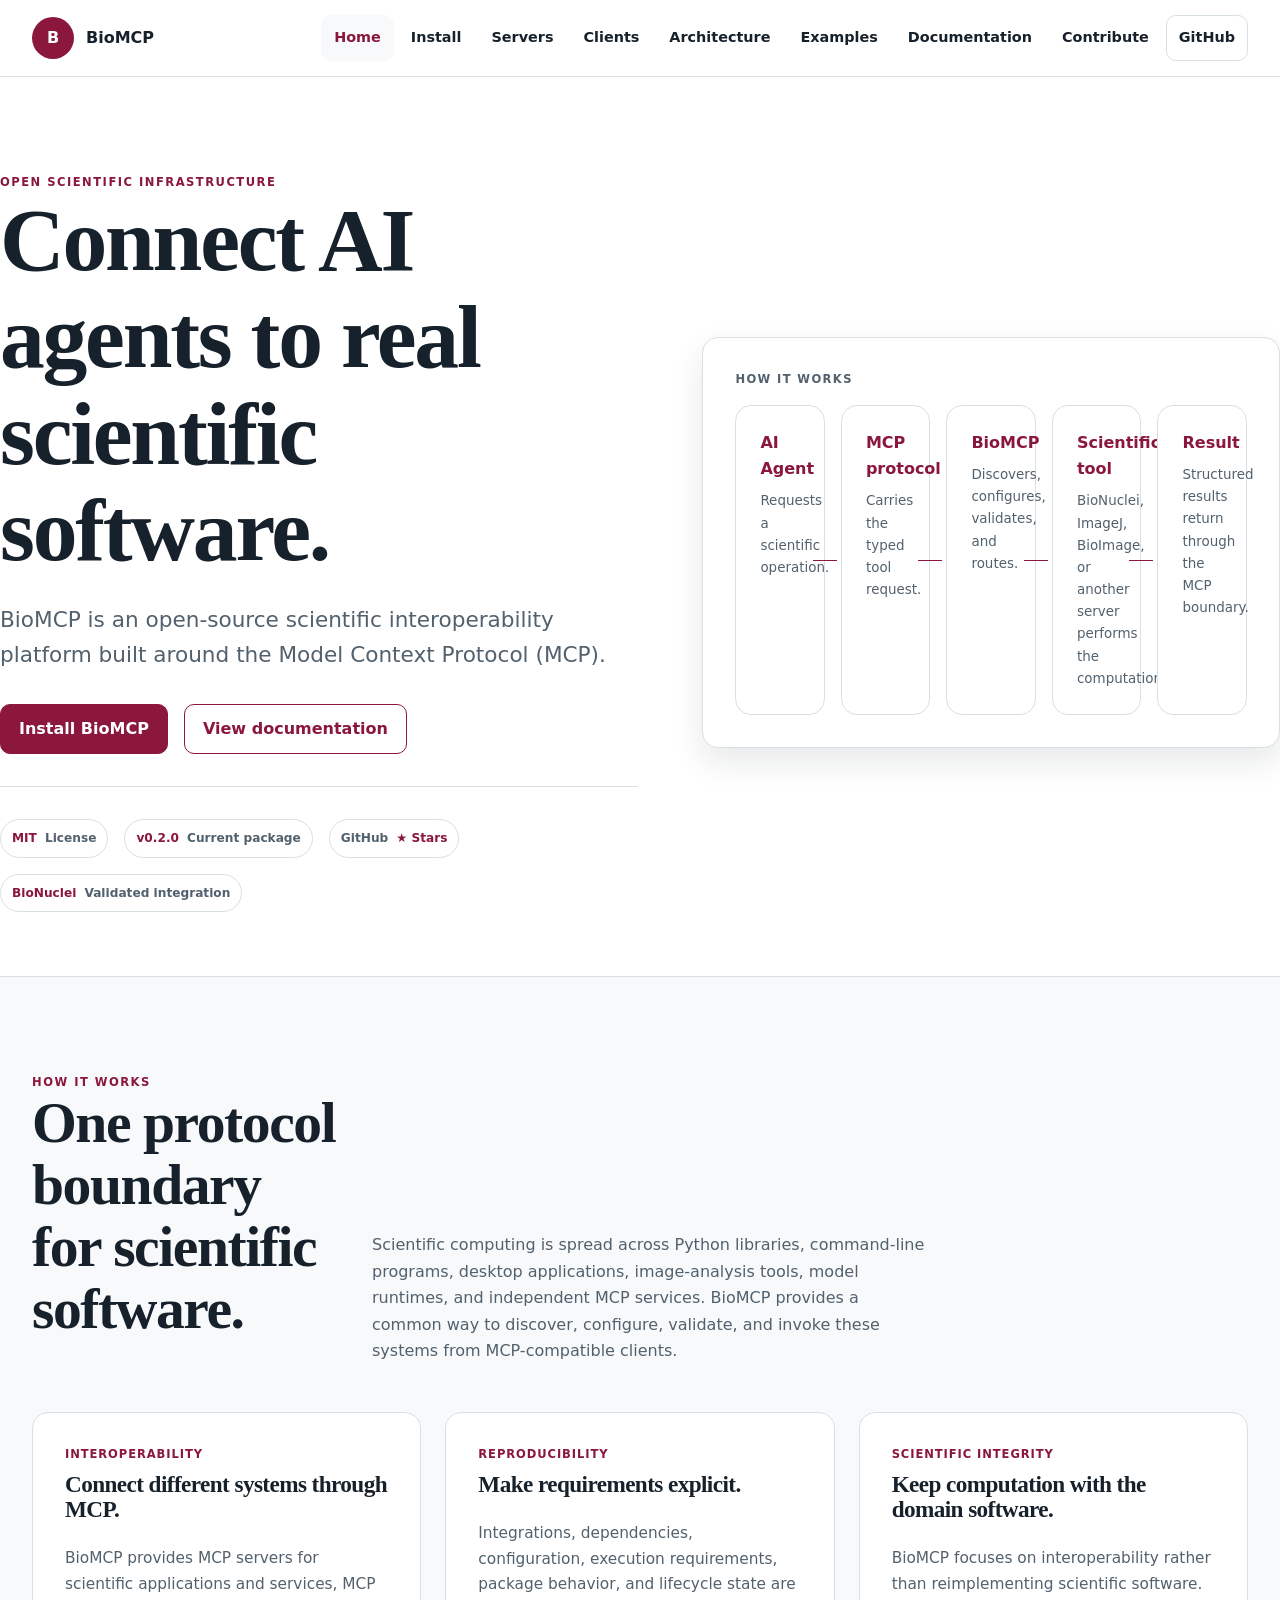
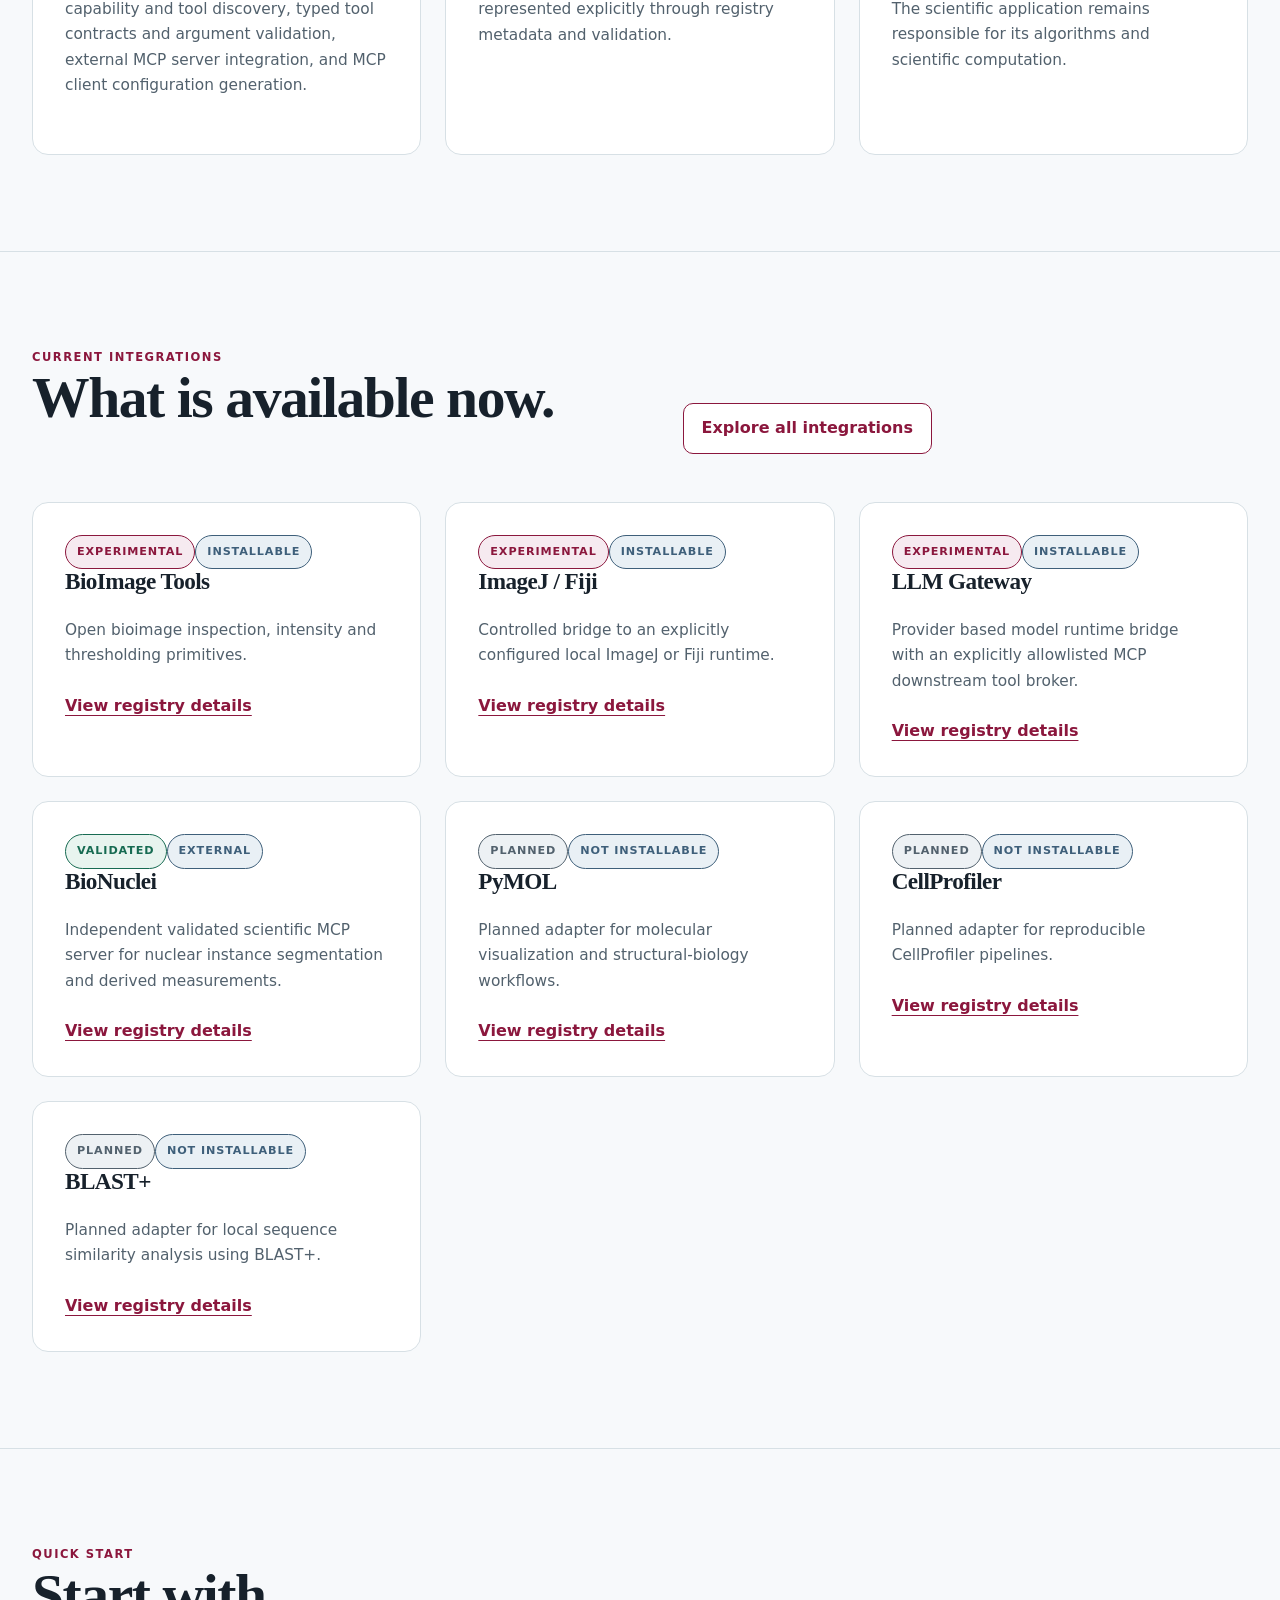
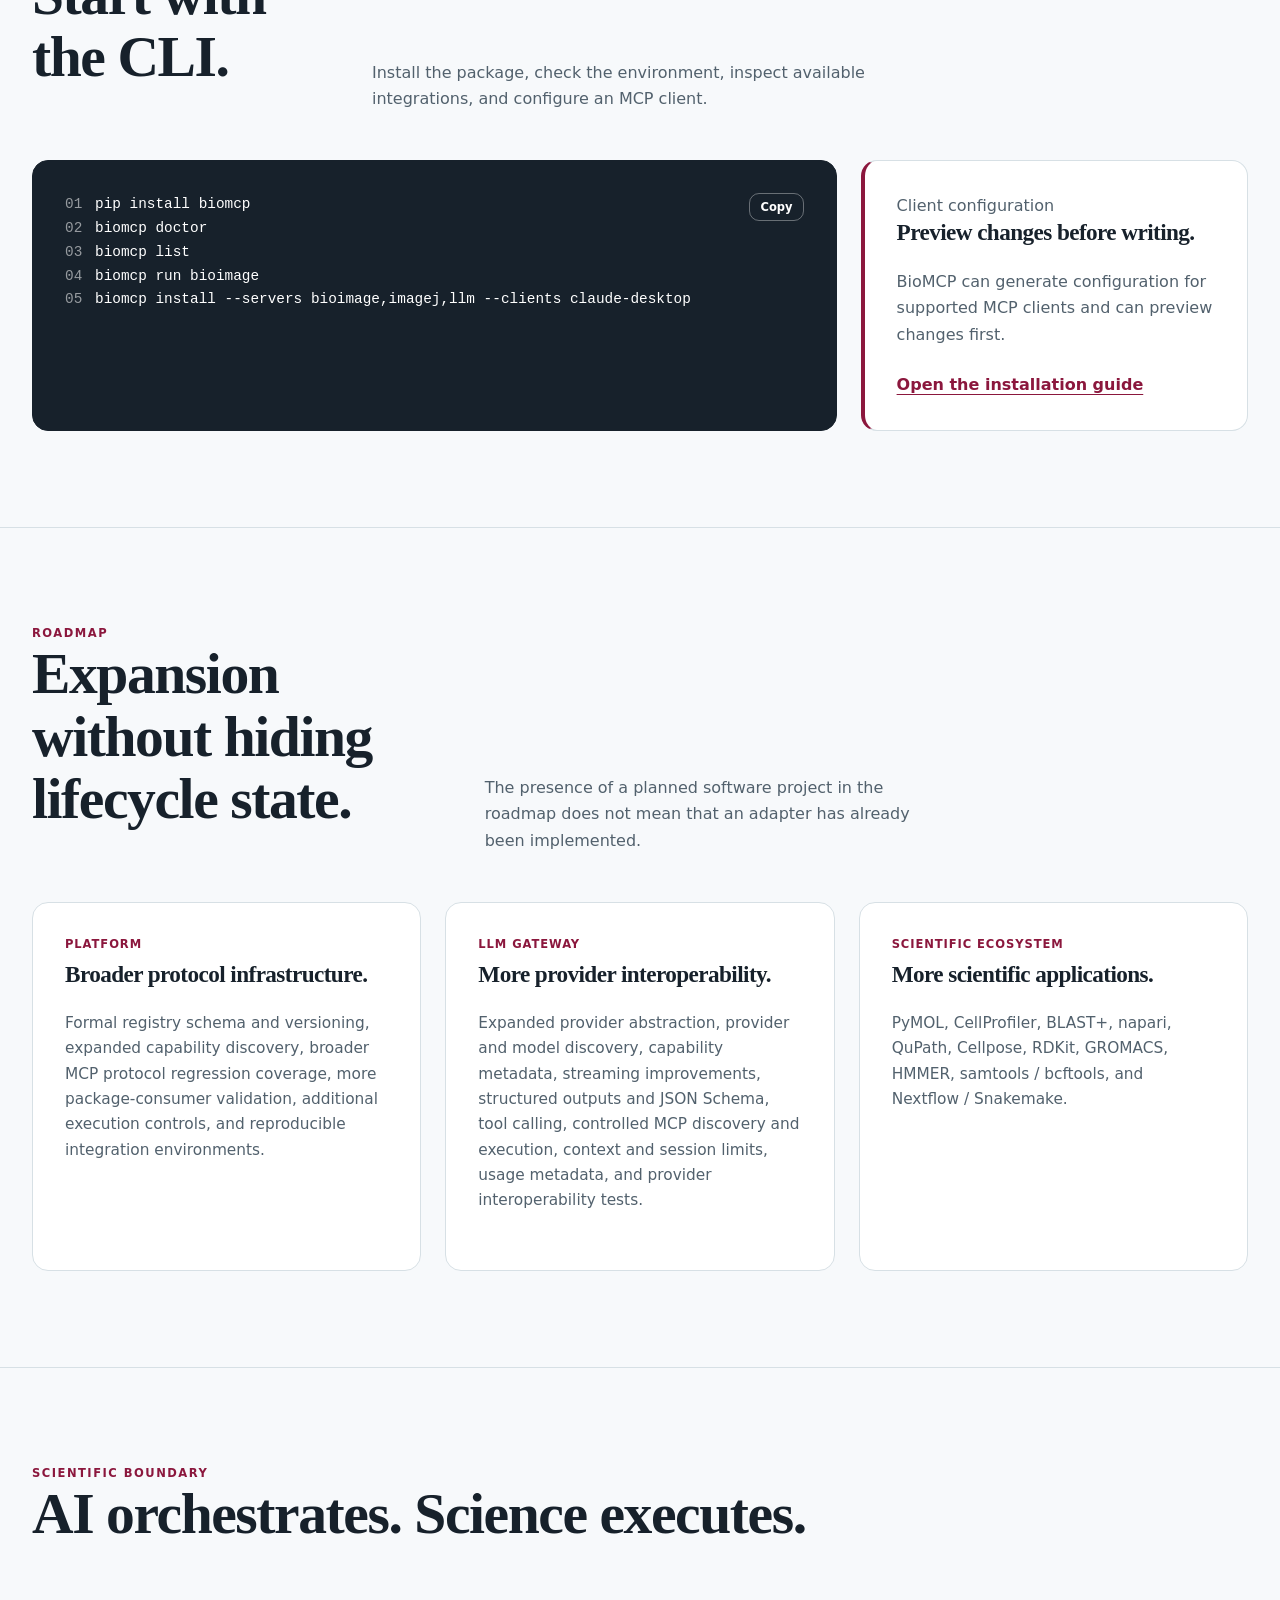
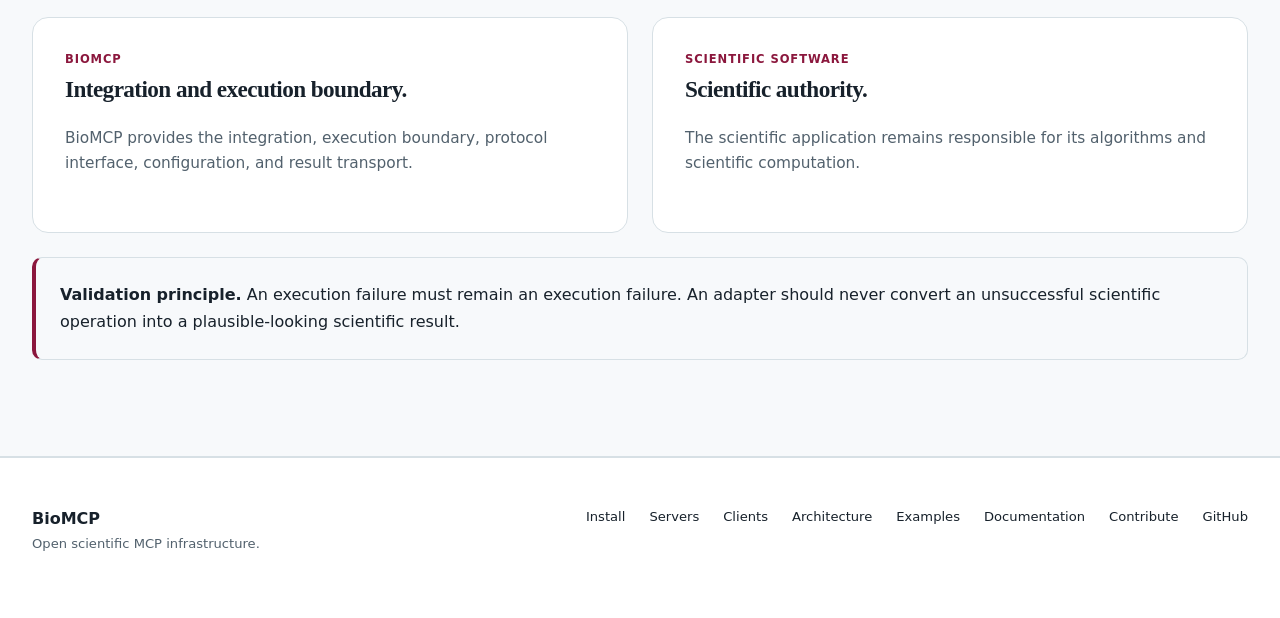
==== commit e4e6d83e: "Rebuild BioMCP landing page around documented sections" ====
--- a/docs/index.html
+++ b/docs/index.html
@@ -1,86 +1,11 @@
 <!doctype html>
-<html lang="en">
-<head>
-  <meta charset="utf-8">
-  <meta name="viewport" content="width=device-width, initial-scale=1">
-  <meta name="description" content="BioMCP is an open scientific interoperability platform built around the Model Context Protocol.">
-  <title>BioMCP | Scientific software interoperability</title>
-  <link rel="stylesheet" href="assets/site.css">
-  <script src="assets/site.js" defer></script>
-</head>
-<body>
-  <nav class="site-nav"><div class="wrap nav-inner">
-    <a class="brand" href="index.html"><span class="brand-mark">B</span><span>BioMCP<small>Scientific software interoperability</small></span></a>
-    <div class="nav-links">
-      <a href="index.html">Home</a><a href="install.html">Install</a><a href="servers.html">Servers</a><a href="clients.html">Clients</a><a href="architecture.html">Architecture</a><a href="examples.html">Examples</a><a href="documentation.html">Documentation</a><a href="contributing.html">Contribute</a><a class="nav-github" href="https://github.com/BurhanAbdullah/BioMCP">GitHub</a>
-    </div>
-    <div class="nav-cta"><button class="theme-toggle" data-theme-toggle type="button">Dark</button></div>
-  </div></nav>
-
-  <main>
-    <header class="hero"><div class="wrap hero-grid">
-      <div class="hero-copy reveal">
-        <div class="eyebrow">Open scientific software interoperability</div>
-        <h1>Connect scientific software through MCP.</h1>
-        <p class="lead">BioMCP is an open-source scientific interoperability platform built around the Model Context Protocol (MCP). Connect scientific applications, command-line tools, model runtimes, and external MCP services through one consistent interface.</p>
-        <div class="actions"><a class="btn primary" href="install.html">Install BioMCP</a><a class="btn" href="documentation.html">View Documentation</a></div>
-        <div class="hero-meta"><span>MIT License</span><span>Version 0.2.0</span><span data-github-stars>GitHub repository</span><span><a class="text-link" href="https://burhanabdullah.github.io/BioNuclei-DomainRobust/biomcp.html">BioNuclei integration</a></span></div>
-      </div>
-      <div class="hero-panel reveal">
-        <div class="panel-label">The interoperability boundary</div>
-        <div class="flow">
-          <div class="flow-step"><span class="flow-num">01</span><div><strong>AI Agent</strong><span>Connect through an MCP compatible client.</span></div></div>
-          <div class="flow-step"><span class="flow-num">02</span><div><strong>MCP protocol</strong><span>Standardized capabilities, tools, resources, prompts, and structured results.</span></div></div>
-          <div class="flow-step"><span class="flow-num">03</span><div><strong>BioMCP</strong><span>Discovery, configuration, validation, execution boundaries, and result transport.</span></div></div>
-          <div class="flow-step"><span class="flow-num">04</span><div><strong>Scientific tool</strong><span>BioNuclei, ImageJ / Fiji, BioImage, or another registered scientific system.</span></div></div>
-        </div>
-      </div>
-    </div></header>
-
-    <section class="section" id="how-it-works"><div class="wrap">
-      <div class="section-head reveal"><div class="eyebrow">How it works</div><h2>AI requests. Scientific software executes.</h2><p class="intro">BioMCP focuses on interoperability rather than reimplementing scientific software. The scientific application remains responsible for its algorithms and scientific computation; BioMCP provides the integration, execution boundary, protocol interface, configuration, and result transport.</p></div>
-      <div class="diagram-panel reveal" aria-label="BioMCP request flow diagram">
-        <svg viewBox="0 0 1120 270" role="img" aria-labelledby="flow-title flow-desc" xmlns="http://www.w3.org/2000/svg">
-          <title id="flow-title">BioMCP scientific interoperability flow</title><desc id="flow-desc">AI Agent connects through the MCP protocol to BioMCP, which connects to scientific software such as BioNuclei, ImageJ or BioImage.</desc>
-          <rect x="20" y="85" width="190" height="100" rx="4" fill="none" stroke="#A51C30" stroke-width="3"/><text x="115" y="125" text-anchor="middle" font-family="Times New Roman, serif" font-size="23" font-weight="700" fill="currentColor">AI Agent</text><text x="115" y="153" text-anchor="middle" font-family="Times New Roman, serif" font-size="16" fill="currentColor">MCP client</text>
-          <line x1="210" y1="135" x2="290" y2="135" stroke="#A51C30" stroke-width="3"/><polygon points="290,135 274,127 274,143" fill="#A51C30"/>
-          <rect x="290" y="85" width="190" height="100" rx="4" fill="none" stroke="#A51C30" stroke-width="3"/><text x="385" y="125" text-anchor="middle" font-family="Times New Roman, serif" font-size="23" font-weight="700" fill="currentColor">MCP protocol</text><text x="385" y="153" text-anchor="middle" font-family="Times New Roman, serif" font-size="16" fill="currentColor">standard interface</text>
-          <line x1="480" y1="135" x2="560" y2="135" stroke="#A51C30" stroke-width="3"/><polygon points="560,135 544,127 544,143" fill="#A51C30"/>
-          <rect x="560" y="70" width="210" height="130" rx="4" fill="#A51C30"/><text x="665" y="119" text-anchor="middle" font-family="Times New Roman, serif" font-size="27" font-weight="700" fill="#fff">BioMCP</text><text x="665" y="149" text-anchor="middle" font-family="Times New Roman, serif" font-size="16" fill="#fff">registry and runtime</text><text x="665" y="175" text-anchor="middle" font-family="Times New Roman, serif" font-size="14" fill="#fff">discovery · configuration · execution</text>
-          <line x1="770" y1="135" x2="850" y2="135" stroke="#A51C30" stroke-width="3"/><polygon points="850,135 834,127 834,143" fill="#A51C30"/>
-          <rect x="850" y="45" width="250" height="180" rx="4" fill="none" stroke="#A51C30" stroke-width="3"/><text x="975" y="82" text-anchor="middle" font-family="Times New Roman, serif" font-size="19" font-weight="700" fill="currentColor">Scientific software</text><text x="975" y="116" text-anchor="middle" font-family="Times New Roman, serif" font-size="16" fill="currentColor">BioNuclei</text><text x="975" y="146" text-anchor="middle" font-family="Times New Roman, serif" font-size="16" fill="currentColor">ImageJ / Fiji</text><text x="975" y="176" text-anchor="middle" font-family="Times New Roman, serif" font-size="16" fill="currentColor">BioImage</text><text x="975" y="206" text-anchor="middle" font-family="Times New Roman, serif" font-size="13" fill="currentColor">or another registered system</text>
-        </svg>
-      </div>
-    </div></section>
-
-    <section class="section alt" id="integrations"><div class="wrap">
-      <div class="section-head reveal"><div class="eyebrow">Current Integrations</div><h2>Registered capabilities with explicit lifecycle state.</h2><p class="intro">BioMCP uses conservative lifecycle states. The presence of a planned software project in the roadmap does not mean that an adapter has already been implemented.</p></div>
-      <div class="stats reveal"><div class="stat-card"><div class="stat" id="registry-total">0</div><div class="stat-label">Registry entries</div></div><div class="stat-card"><div class="stat" id="registry-validated">0</div><div class="stat-label">Validated</div></div><div class="stat-card"><div class="stat" id="registry-experimental">0</div><div class="stat-label">Experimental</div></div></div>
-      <div class="grid3" id="home-server-grid"><p class="small">Loading the current registry.</p></div>
-    </div></section>
-
-    <section class="section"><div class="wrap">
-      <div class="section-head reveal"><div class="eyebrow">Quick start</div><h2>Start with the platform package.</h2><p class="intro">Use the CLI to discover registered servers, choose the integrations you need, preview configuration, and check the local environment.</p></div>
-      <div class="grid2">
-        <article class="card reveal"><div class="meta">Install</div><h3>Install the package</h3><div class="code" id="home-install">pip install biomcp</div><button class="code-copy" data-copy="#home-install" type="button">Copy</button></article>
-        <article class="card reveal"><div class="meta">Check</div><h3>Check the installation</h3><div class="code" id="home-doctor">biomcp doctor</div><button class="code-copy" data-copy="#home-doctor" type="button">Copy</button></article>
-        <article class="card reveal"><div class="meta">Discover</div><h3>See available integrations</h3><div class="code" id="home-list">biomcp list</div><button class="code-copy" data-copy="#home-list" type="button">Copy</button></article>
-        <article class="card reveal"><div class="meta">Launch</div><h3>Launch an MCP server</h3><div class="code" id="home-run">biomcp run bioimage</div><button class="code-copy" data-copy="#home-run" type="button">Copy</button></article>
-      </div>
-    </div></section>
-
-    <section class="section" id="roadmap"><div class="wrap">
-      <div class="section-head reveal"><div class="eyebrow">Roadmap</div><h2>Expansion through explicit integrations.</h2></div>
-      <div class="grid3">
-        <article class="card roadmap-card reveal"><div class="meta">Platform</div><h3>Platform</h3><ul><li>Formal registry schema and versioning</li><li>Expanded capability discovery</li><li>Broader MCP protocol regression coverage</li><li>More package-consumer validation</li><li>Additional execution controls</li><li>Reproducible integration environments</li></ul></article>
-        <article class="card roadmap-card reveal"><div class="meta">LLM Gateway</div><h3>LLM Gateway</h3><ul><li>Expanded provider abstraction</li><li>Provider and model discovery</li><li>Capability metadata</li><li>Streaming improvements</li><li>Structured outputs and JSON Schema</li><li>Tool calling</li><li>Controlled MCP discovery and execution</li><li>Context and session limits</li><li>Usage metadata</li><li>Provider interoperability tests</li></ul></article>
-        <article class="card roadmap-card reveal"><div class="meta">Scientific Ecosystem</div><h3>Scientific Ecosystem</h3><ul><li>PyMOL</li><li>CellProfiler</li><li>BLAST+</li><li>napari</li><li>QuPath</li><li>Cellpose</li><li>RDKit</li><li>GROMACS</li><li>HMMER</li><li>samtools / bcftools</li><li>Nextflow / Snakemake</li></ul></article>
-      </div>
-    </div></section>
-
-    <section class="section dark"><div class="wrap"><div class="section-head reveal"><div class="kicker">Scientific integrity</div><h2>Interoperability does not replace scientific authority.</h2><p class="intro">The scientific application remains responsible for its algorithms and scientific computation. BioMCP provides the integration, execution boundary, protocol interface, configuration, and result transport.</p></div><a class="btn" href="https://burhanabdullah.github.io/BioNuclei-DomainRobust/biomcp.html">Read the BioNuclei interoperability documentation</a></div></section>
-  </main>
-
-  <footer><div class="wrap"><div class="footer-grid"><div><div class="footer-brand">BioMCP</div><p>Open scientific software interoperability through MCP.</p></div><div><h4>Explore</h4><a href="install.html">Install</a><a href="servers.html">Servers</a><a href="clients.html">Clients</a><a href="architecture.html">Architecture</a></div><div><h4>Learn</h4><a href="examples.html">Examples</a><a href="documentation.html">Documentation</a><a href="contributing.html">Contribute</a><a href="https://burhanabdullah.github.io/BioNuclei-DomainRobust/biomcp.html">BioNuclei</a></div><div><h4>Project</h4><a href="https://github.com/BurhanAbdullah/BioMCP">GitHub</a><a href="https://modelcontextprotocol.io/">Model Context Protocol</a><a href="LICENSE">MIT License</a></div></div><div class="footer-bottom"><span>BioMCP · Open scientific interoperability.</span><span>Version 0.2.0</span></div></div></footer>
-</body>
-</html>+<html lang="en"><head><meta charset="utf-8"><meta name="viewport" content="width=device-width,initial-scale=1"><meta name="description" content="BioMCP is an open scientific MCP platform connecting AI agents with biology, bioinformatics, bioimaging, and scientific software."><title>BioMCP | Scientific MCP Infrastructure</title><link rel="stylesheet" href="assets/site.css"><script src="assets/site.js" defer></script></head>
+<body><header class="site-header"><nav class="nav wrap"><a class="brand" href="index.html"><span class="brand-mark">B</span>BioMCP</a><div class="navlinks"><a aria-current="page" href="index.html">Home</a><a href="install.html">Install</a><a href="servers.html">Servers</a><a href="clients.html">Clients</a><a href="architecture.html">Architecture</a><a href="examples.html">Examples</a><a href="documentation.html">Documentation</a><a href="contributing.html">Contribute</a><a class="nav-github" href="https://github.com/BurhanAbdullah/BioMCP">GitHub</a></div></nav></header>
+<main>
+<section class="hero"><div class="wrap" style="width:min(var(--max),100%);display:contents"><div class="hero-copy reveal"><div class="eyebrow">Open scientific infrastructure</div><h1>Connect AI agents to real scientific software.</h1><p class="lead">BioMCP is an open-source scientific interoperability platform built around the Model Context Protocol (MCP).</p><div class="actions"><a class="btn primary" href="install.html">Install BioMCP</a><a class="btn secondary" href="documentation.html">View documentation</a></div><div class="trust-strip"><span class="trust-item"><strong>MIT</strong> License</span><span class="trust-item"><strong>v0.2.0</strong> Current package</span><a class="trust-item" href="https://github.com/BurhanAbdullah/BioMCP">GitHub <strong>★ <span id="github-stars">Stars</span></strong></a><a class="trust-item" href="https://burhanabdullah.github.io/BioNuclei-DomainRobust/biomcp.html"><strong>BioNuclei</strong> Validated integration</a></div></div><div class="hero-panel reveal"><div class="panel-label">How it works</div><div class="architecture-flow"><div class="flow-node"><strong>AI Agent</strong><p>Requests a scientific operation.</p></div><div class="flow-node"><strong>MCP protocol</strong><p>Carries the typed tool request.</p></div><div class="flow-node"><strong>BioMCP</strong><p>Discovers, configures, validates, and routes.</p></div><div class="flow-node"><strong>Scientific tool</strong><p>BioNuclei, ImageJ, BioImage, or another server performs the computation.</p></div><div class="flow-node"><strong>Result</strong><p>Structured results return through the MCP boundary.</p></div></div></div></div></section>
+<section class="section"><div class="wrap"><div class="section-head reveal"><div><div class="eyebrow">How it works</div><h2>One protocol boundary for scientific software.</h2></div><p>Scientific computing is spread across Python libraries, command-line programs, desktop applications, image-analysis tools, model runtimes, and independent MCP services. BioMCP provides a common way to discover, configure, validate, and invoke these systems from MCP-compatible clients.</p></div><div class="grid3"><article class="card reveal"><div class="meta">Interoperability</div><h3>Connect different systems through MCP.</h3><p>BioMCP provides MCP servers for scientific applications and services, MCP capability and tool discovery, typed tool contracts and argument validation, external MCP server integration, and MCP client configuration generation.</p></article><article class="card reveal"><div class="meta">Reproducibility</div><h3>Make requirements explicit.</h3><p>Integrations, dependencies, configuration, execution requirements, package behavior, and lifecycle state are represented explicitly through registry metadata and validation.</p></article><article class="card reveal"><div class="meta">Scientific integrity</div><h3>Keep computation with the domain software.</h3><p>BioMCP focuses on interoperability rather than reimplementing scientific software. The scientific application remains responsible for its algorithms and scientific computation.</p></article></div></div></section>
+<section class="section"><div class="wrap"><div class="section-head reveal"><div><div class="eyebrow">Current integrations</div><h2>What is available now.</h2></div><a class="btn secondary" href="servers.html">Explore all integrations</a></div><div class="grid3" id="home-server-grid" aria-live="polite"><p class="small">Loading the current registry.</p></div></div></section>
+<section class="section"><div class="wrap"><div class="section-head reveal"><div><div class="eyebrow">Quick start</div><h2>Start with the CLI.</h2></div><p>Install the package, check the environment, inspect available integrations, and configure an MCP client.</p></div><div class="quickstart-grid"><div class="code reveal" id="quickstart-code"><button class="code-copy" type="button" data-copy="#quickstart-code" aria-label="Copy the quick start commands">Copy</button><span class="code-line"><span class="code-index">01</span><span class="command">pip install biomcp</span></span><span class="code-line"><span class="code-index">02</span><span class="command">biomcp doctor</span></span><span class="code-line"><span class="code-index">03</span><span class="command">biomcp list</span></span><span class="code-line"><span class="code-index">04</span><span class="command">biomcp run bioimage</span></span><span class="code-line"><span class="code-index">05</span><span class="command">biomcp install --servers bioimage,imagej,llm --clients claude-desktop</span></span></div><div class="quickstart-note reveal"><div class="meta">Client configuration</div><h3>Preview changes before writing.</h3><p>BioMCP can generate configuration for supported MCP clients and can preview changes first.</p><a class="text-link" href="install.html">Open the installation guide</a></div></div></div></section>
+<section class="section"><div class="wrap"><div class="section-head reveal"><div><div class="eyebrow">Roadmap</div><h2>Expansion without hiding lifecycle state.</h2></div><p>The presence of a planned software project in the roadmap does not mean that an adapter has already been implemented.</p></div><div class="roadmap-grid"><article class="card roadmap-card reveal"><div class="meta">Platform</div><h3>Broader protocol infrastructure.</h3><p>Formal registry schema and versioning, expanded capability discovery, broader MCP protocol regression coverage, more package-consumer validation, additional execution controls, and reproducible integration environments.</p></article><article class="card roadmap-card reveal"><div class="meta">LLM Gateway</div><h3>More provider interoperability.</h3><p>Expanded provider abstraction, provider and model discovery, capability metadata, streaming improvements, structured outputs and JSON Schema, tool calling, controlled MCP discovery and execution, context and session limits, usage metadata, and provider interoperability tests.</p></article><article class="card roadmap-card reveal"><div class="meta">Scientific ecosystem</div><h3>More scientific applications.</h3><p>PyMOL, CellProfiler, BLAST+, napari, QuPath, Cellpose, RDKit, GROMACS, HMMER, samtools / bcftools, and Nextflow / Snakemake.</p></article></div></div></section>
+<section class="section"><div class="wrap"><div class="section-head reveal"><div><div class="eyebrow">Scientific boundary</div><h2>AI orchestrates. Science executes.</h2></div></div><div class="grid2"><article class="card reveal"><div class="meta">BioMCP</div><h3>Integration and execution boundary.</h3><p>BioMCP provides the integration, execution boundary, protocol interface, configuration, and result transport.</p></article><article class="card reveal"><div class="meta">Scientific software</div><h3>Scientific authority.</h3><p>The scientific application remains responsible for its algorithms and scientific computation.</p></article></div><div class="note reveal" style="margin-top:var(--space-4)"><strong>Validation principle.</strong> An execution failure must remain an execution failure. An adapter should never convert an unsuccessful scientific operation into a plausible-looking scientific result.</div></div></section>
+</main><footer><div class="wrap footer-grid"><div><div class="footer-brand">BioMCP</div><div>Open scientific MCP infrastructure.</div></div><div class="footer-links"><a href="install.html">Install</a><a href="servers.html">Servers</a><a href="clients.html">Clients</a><a href="architecture.html">Architecture</a><a href="examples.html">Examples</a><a href="documentation.html">Documentation</a><a href="contributing.html">Contribute</a><a href="https://github.com/BurhanAbdullah/BioMCP">GitHub</a></div></div></footer></body></html>
--- a/docs/assets/site.css
+++ b/docs/assets/site.css
@@ -1,3 +1,11 @@
-:root{--harvard:#A51C30;--harvard-dark:#8C1D40;--ink:#1E1E1E;--muted:#4A4A4A;--paper:#fff;--cream:#F7F4EF;--rose:#F3E7E9;--gold:#C8A951;--blue:#306DA7;--green:#52854C;--line:#D7D2CB;--max:1240px;--serif:"Times New Roman",Times,serif;--surface-code:#241D1F;--text-code:#F9F5F6;--border-code:#4A3C40;--surface-code-button:#302427;--text-code-button:#FFF;--surface-table:#fff;--surface-table-header:#F7F5F5;--text-table:#1E1E1E;--text-table-header:#353638;--surface-quote:#F8EDEF;--text-quote:#3F3035;--border-quote:#D9AAB2;--surface-card:#fff;--surface-input:#fff;--surface-note:#F8EDEF;--text-note:#3F3035;--shadow:0 16px 42px rgba(52,24,29,.08)}
-:root[data-theme=dark]{--ink:#F5F2ED;--muted:#C5BEC0;--paper:#141214;--cream:#1C191A;--rose:#2B1C21;--line:#484043;--surface-code:#0D0F12;--text-code:#F7F8FA;--border-code:#4C4549;--surface-code-button:#1D2024;--text-code-button:#FFF;--surface-table:#191719;--surface-table-header:#292527;--text-table:#F5F2ED;--text-table-header:#FFF;--surface-quote:#292124;--text-quote:#FFF;--border-quote:#9D6672;--surface-card:#191719;--surface-input:#1A181A;--surface-note:#292124;--text-note:#FFF;--shadow:0 16px 42px rgba(0,0,0,.28)}
-*{box-sizing:border-box}html{scroll-behavior:smooth}body{margin:0;background:var(--paper);color:var(--ink);font-family:var(--serif);font-size:19px;line-height:1.72;-webkit-font-smoothing:antialiased}a{color:inherit}a:focus-visible,button:focus-visible,input:focus-visible,select:focus-visible{outline:3px solid var(--harvard);outline-offset:3px}.wrap{width:min(var(--max),100%);margin:0 auto;padding:0 32px}img{max-width:100%;display:block}button,input,select{font:inherit}.site-nav{position:sticky;top:0;z-index:100;background:color-mix(in srgb,var(--paper) 96%,transparent);backdrop-filter:blur(14px);border-bottom:4px solid var(--harvard);box-shadow:0 2px 14px rgba(0,0,0,.05)}.nav-inner{min-height:88px;display:flex;align-items:center;gap:24px}.brand{display:flex;align-items:center;gap:12px;text-decoration:none;color:var(--harvard);font-size:1.38rem;font-weight:700;margin-right:auto}.brand-mark{width:42px;height:42px;border-radius:50%;background:var(--harvard);color:#fff;display:grid;place-items:center;font-size:16px;font-weight:800;flex:none}.brand small{display:block;font-size:.62rem;letter-spacing:.05em;color:var(--ink);font-weight:400}.nav-links{display:flex;align-items:center;gap:18px;font-size:1rem}.nav-links a{font-weight:700;text-decoration:none}.nav-links a:hover,.nav-links a[aria-current=page]{color:var(--harvard);text-decoration:underline;text-underline-offset:6px;text-decoration-thickness:2px}.nav-cta{display:flex;align-items:center;gap:9px}.nav-toggle{display:none;background:var(--surface-card);color:var(--ink);border:1px solid var(--line);border-radius:4px;padding:9px 13px;cursor:pointer}.theme-toggle{border:1px solid var(--line);background:var(--surface-card);color:var(--ink);border-radius:4px;padding:9px 12px;cursor:pointer;font-size:.82rem;font-weight:700}.btn{display:inline-flex;align-items:center;justify-content:center;min-height:45px;padding:12px 22px;border:1px solid var(--harvard);border-radius:4px;font-weight:700;font-size:1rem;background:var(--surface-card);color:var(--harvard);text-decoration:none;transition:transform .18s ease,background .18s ease,color .18s ease,box-shadow .18s ease}.btn.primary{background:var(--harvard);color:#fff}.btn:hover{background:var(--harvard);color:#fff;transform:translateY(-2px);box-shadow:0 8px 20px rgba(165,28,48,.16)}.btn.primary:hover{background:var(--harvard-dark);border-color:var(--harvard-dark)}.btn.small{min-height:38px;padding:8px 15px;font-size:.9rem}.actions{display:flex;gap:12px;flex-wrap:wrap;margin-top:30px}.eyebrow{display:flex;gap:8px;flex-wrap:wrap;margin-bottom:20px;color:var(--harvard);font-size:.78rem;font-weight:700;text-transform:uppercase;letter-spacing:.14em}.eyebrow:before{content:"";width:24px;height:2px;background:currentColor;align-self:center}.pill{padding:6px 11px;border:1px solid var(--harvard);color:var(--harvard);font-size:.7rem;font-weight:700;text-transform:uppercase;letter-spacing:.08em;background:var(--surface-card)}.kicker{font-size:.78rem;font-weight:700;text-transform:uppercase;letter-spacing:.14em;margin-bottom:14px;color:var(--harvard)}.lead{font-size:1.3rem;line-height:1.62}.text-link{font-weight:700;color:var(--harvard);text-decoration:underline;text-underline-offset:5px}.hero{padding:110px 0 90px;border-bottom:1px solid var(--line)}.hero-grid{display:grid;grid-template-columns:1.12fr .88fr;gap:76px;align-items:center}.hero-copy{max-width:780px}.hero h1{font-size:clamp(3.7rem,7vw,7.2rem);line-height:1.03;letter-spacing:-.035em;margin:0 0 24px;color:var(--ink)}h1,h2,h3,h4{font-family:var(--serif);font-weight:700;line-height:1.08;color:var(--ink)}h2{font-size:clamp(2.6rem,4.8vw,4.4rem);letter-spacing:-.025em;margin:0 0 18px}h3{font-size:1.65rem;margin:0 0 10px}h4{font-size:1rem}.hero-panel{border:2px solid var(--harvard);padding:28px;background:var(--surface-card);box-shadow:var(--shadow)}.panel-label{font-size:.78rem;text-transform:uppercase;letter-spacing:.12em;font-weight:700;color:var(--harvard);margin-bottom:16px}.flow{display:grid;gap:10px}.flow-step{display:grid;grid-template-columns:42px 1fr;gap:13px;align-items:start;padding:15px;border:1px solid var(--line);background:var(--surface-card)}.flow-num{width:32px;height:32px;border:1px solid var(--harvard);color:var(--harvard);display:grid;place-items:center;font-size:.76rem;font-weight:700}.flow-step strong{display:block;font-size:1rem}.flow-step span{display:block;color:var(--muted);font-size:.9rem;margin-top:2px}.hero-meta{display:flex;gap:24px;flex-wrap:wrap;margin-top:32px;padding-top:20px;border-top:1px solid var(--line);font-size:.82rem;color:var(--muted)}.section{padding:105px 0;border-top:1px solid var(--line)}.section.alt{background:var(--cream)}.section.dark{background:var(--harvard);color:#fff}.section.dark h2,.section.dark h3,.section.dark p,.section.dark .kicker{color:#fff}.section-head{max-width:900px;margin-bottom:48px}.intro{font-size:1.18rem;max-width:850px}.grid{display:grid;gap:18px}.grid2{grid-template-columns:repeat(2,minmax(0,1fr))}.grid3{grid-template-columns:repeat(3,minmax(0,1fr))}.grid4{grid-template-columns:repeat(4,minmax(0,1fr))}.card{border:1px solid var(--line);padding:30px;background:var(--surface-card);transition:transform .2s ease,box-shadow .2s ease,border-color .2s ease}.card:hover{transform:translateY(-2px);box-shadow:0 12px 28px rgba(0,0,0,.10);border-color:#B88A93}.card p{font-size:1rem;color:var(--muted)}.meta{font-size:.75rem;text-transform:uppercase;letter-spacing:.1em;font-weight:700;color:var(--harvard);margin-bottom:12px}.status{display:inline-flex;align-items:center;padding:6px 10px;border:1px solid currentColor;font-size:.7rem;font-weight:700;text-transform:uppercase;letter-spacing:.08em}.status.experimental{color:var(--harvard);background:var(--rose)}.status.validated{color:var(--green);background:color-mix(in srgb,var(--green) 13%,var(--surface-card))}.status.planned{color:#6A5B26;background:color-mix(in srgb,var(--gold) 16%,var(--surface-card))}.status.external{color:var(--blue);background:color-mix(in srgb,var(--blue) 12%,var(--surface-card))}.status-group{display:flex;gap:7px;flex-wrap:wrap;margin-bottom:18px}.integration-card{min-height:245px;display:flex;flex-direction:column}.integration-card .integration-command{margin-top:auto}.roadmap-card{min-height:260px;border-top:5px solid var(--harvard)}.roadmap-card:nth-child(2){border-top-color:var(--blue)}.roadmap-card:nth-child(3){border-top-color:var(--green)}.roadmap-card ul{margin:12px 0 0;padding-left:20px}.roadmap-card li{margin:5px 0;color:var(--muted)}.stats{display:grid;grid-template-columns:repeat(3,1fr);gap:14px;margin:0 0 32px}.stat-card{padding:25px;border:1px solid var(--line);background:var(--cream)}.stat{font-size:2.3rem;font-weight:700;color:var(--harvard)}.stat-label{font-size:.78rem;text-transform:uppercase;letter-spacing:.09em;color:var(--muted);font-weight:700}.code{position:relative;background:var(--surface-code);color:var(--text-code);border:1px solid var(--border-code);border-radius:4px;padding:18px 20px;overflow:auto;font:13px/1.75 ui-monospace,SFMono-Regular,Menlo,Consolas,"Liberation Mono",monospace;white-space:pre-wrap}.code-inline{font-family:ui-monospace,SFMono-Regular,Menlo,Consolas,monospace;font-size:.9em;background:var(--surface-code);color:var(--text-code);border:1px solid var(--border-code);padding:2px 6px;border-radius:3px}.code-copy{float:right;margin:-5px -5px 7px 12px;padding:6px 9px;border:1px solid var(--border-code);border-radius:3px;background:var(--surface-code-button);color:var(--text-code-button);font:11px/1.2 Inter,ui-sans-serif,system-ui,sans-serif;font-weight:700;cursor:pointer}.code-copy:hover{border-color:var(--harvard)}pre{margin:0;background:var(--surface-code);color:var(--text-code);border:1px solid var(--border-code);padding:18px 20px;border-radius:4px;overflow:auto;font:13px/1.75 ui-monospace,SFMono-Regular,Menlo,Consolas,"Liberation Mono",monospace}pre code,pre code span{background:transparent;color:inherit}.prose code:not(pre code){background:var(--surface-code);color:var(--text-code);padding:2px 6px;border-radius:3px;border:1px solid var(--border-code)}blockquote,.quote{margin:28px 0;padding:28px 32px;background:var(--surface-quote);color:var(--text-quote);border-left:5px solid var(--harvard)}blockquote p,.quote p{color:var(--text-quote)}table{width:100%;border-collapse:separate;border-spacing:0;border:1px solid var(--line);border-radius:4px;overflow:hidden;background:var(--surface-table);color:var(--text-table)}th,td{padding:14px 16px;border-bottom:1px solid var(--line);text-align:left;vertical-align:top}th{background:var(--surface-table-header);color:var(--text-table-header);font-size:.76rem;text-transform:uppercase;letter-spacing:.08em}td code{background:var(--surface-code);color:var(--text-code);border:1px solid var(--border-code);padding:2px 5px;border-radius:3px}tr:last-child td{border-bottom:0}.note{border:1px solid var(--border-quote);border-left:5px solid var(--harvard);padding:18px 20px;background:var(--surface-note);color:var(--text-note)}.note strong,.note p{color:var(--text-note)}.builder{border:2px solid var(--harvard);padding:30px;background:var(--surface-card)}.builder-grid{display:grid;grid-template-columns:1fr 1fr;gap:30px}.builder-label{display:block;font-size:.76rem;text-transform:uppercase;letter-spacing:.09em;color:var(--muted);font-weight:700;margin-bottom:9px}.choices{display:grid;gap:9px}.choice{display:flex;gap:11px;align-items:flex-start;padding:13px 15px;border:1px solid var(--line);cursor:pointer;background:var(--surface-card)}.choice:hover{border-color:#B88A93;background:var(--cream)}.choice input{margin-top:5px;accent-color:var(--harvard)}.choice strong{display:block;font-size:.95rem}.choice small{display:block;color:var(--muted);font-size:.82rem;margin-top:2px}.select,.filter-input{width:100%;padding:12px 14px;border:1px solid var(--line);background:var(--surface-input);color:var(--ink);border-radius:4px}.filter-bar{display:flex;gap:12px;align-items:center;margin-bottom:24px}.filter-input{max-width:520px}.tabs{display:flex;gap:8px;flex-wrap:wrap;margin-bottom:24px}.tab{padding:9px 14px;border:1px solid var(--line);background:var(--surface-card);color:var(--ink);cursor:pointer;font-weight:700}.tab.is-active,.tab:hover{background:var(--harvard);border-color:var(--harvard);color:#fff}.diagram-panel{border:1px solid var(--line);padding:24px;background:var(--surface-card);overflow-x:auto}.diagram-panel svg{width:100%;min-width:680px;height:auto}.filter-empty{color:var(--muted);padding:14px 0}.checklist{display:grid;gap:10px}.check-item{display:flex;gap:11px;align-items:flex-start;padding:13px 15px;border:1px solid var(--line);background:var(--surface-card)}.check-item input{margin-top:6px;accent-color:var(--harvard)}.progress{font-weight:700;color:var(--harvard)}.prose{max-width:900px}.prose p{color:var(--muted)}.prose h2{margin-top:54px}.prose h3{margin-top:32px}.prose ul,.prose ol{padding-left:26px}.prose li{margin:7px 0}.prose .section-title{color:var(--ink)}.trust-strip{display:grid;grid-template-columns:repeat(4,1fr);border-top:1px solid var(--line);border-bottom:1px solid var(--line)}.trust-item{padding:22px 24px;border-right:1px solid var(--line);background:var(--surface-card)}.trust-item:last-child{border-right:0}.trust-label{display:block;font-size:.72rem;text-transform:uppercase;letter-spacing:.1em;color:var(--muted);font-weight:700;margin-bottom:5px}.trust-value{font-weight:700;color:var(--ink)}footer{margin-top:0;border-top:4px solid var(--harvard);background:var(--surface-card);padding:58px 0 35px;color:var(--muted);font-size:.94rem}.footer-grid{display:grid;grid-template-columns:1.5fr repeat(3,1fr);gap:34px}.footer-brand{color:var(--harvard);font-weight:700;font-size:1.1rem}.footer-grid h4{color:var(--ink);text-transform:uppercase;letter-spacing:.08em;font-size:.78rem}.footer-grid a{display:block;margin:7px 0;text-decoration:none}.footer-grid a:hover{color:var(--harvard)}.footer-bottom{border-top:1px solid var(--line);margin-top:42px;padding-top:20px;font-size:.82rem;display:flex;justify-content:space-between;gap:20px;flex-wrap:wrap}.js .reveal{opacity:0;transform:translateY(18px);transition:opacity .6s ease,transform .6s ease}.js .reveal.is-visible{opacity:1;transform:none}.small{font-size:.82rem;color:var(--muted)}[hidden]{display:none!important}@media(max-width:1050px){.nav-links{gap:11px}.hero-grid{grid-template-columns:1fr;gap:42px}.trust-strip{grid-template-columns:repeat(2,1fr)}.trust-item:nth-child(2){border-right:0}.trust-item:nth-child(-n+2){border-bottom:1px solid var(--line)}}@media(max-width:900px){.nav-inner{min-height:76px}.nav-toggle{display:inline-flex;align-items:center;justify-content:center}.nav-links{display:none;position:absolute;left:18px;right:18px;top:80px;padding:12px;background:var(--surface-card);border:1px solid var(--line);box-shadow:0 14px 28px rgba(0,0,0,.12);z-index:30}.nav-links.is-open{display:flex;flex-direction:column;align-items:stretch}.nav-links a{width:100%;padding:9px 10px}.nav-cta{margin-left:0}.builder-grid,.grid2,.grid3,.grid4{grid-template-columns:1fr}.stats{grid-template-columns:1fr}.section{padding:78px 0}.hero{padding:76px 0}.trust-strip{grid-template-columns:1fr}.trust-item{border-right:0;border-bottom:1px solid var(--line)}.trust-item:last-child{border-bottom:0}}@media(max-width:600px){.wrap{padding-left:19px;padding-right:19px}.hero h1{font-size:3.4rem}.lead{font-size:1.12rem}.brand{font-size:1.2rem}.brand small{display:none}.footer-grid{display:block}.footer-grid>div+div{margin-top:26px}.filter-bar{display:block}.filter-input{max-width:none}.actions{flex-direction:column;align-items:stretch}.btn{width:100%}.code{font-size:12px;padding:15px}.trust-item{padding:18px}.section-head{margin-bottom:32px}}@media(prefers-reduced-motion:reduce){*,*::before,*::after{scroll-behavior:auto!important;transition:none!important}.js .reveal{opacity:1;transform:none}}+:root{--text-primary:#17212b;--text-secondary:#52616d;--text-on-dark:#fff;--text-on-light:#17212b;--surface-base:#f7f9fb;--surface-elevated:#fff;--surface-code:#17212b;--text-code:#fff;--surface-table-header:#f7f9fb;--surface-quote:#f7f9fb;--border-subtle:#d7e0e5;--accent:#8b173d;--accent-dark:#68112f;--accent-soft:#f6eaf0;--status-valid:#176b52;--status-valid-soft:#e8f4ef;--status-exp:#8b173d;--status-exp-soft:#f6eaf0;--status-planned:#52616d;--status-planned-soft:#edf1f4;--status-external:#3e5f7a;--status-external-soft:#e9f0f5;--max:1240px;--space-1:4px;--space-2:8px;--space-3:16px;--space-4:24px;--space-5:32px;--space-6:48px;--space-7:64px;--space-8:96px;--radius-sm:10px;--radius-md:16px;--radius-lg:24px;--serif:"Times New Roman",Times,serif;--sans:Inter,ui-sans-serif,system-ui,-apple-system,BlinkMacSystemFont,"Segoe UI",sans-serif;--shadow:0 14px 32px rgba(23,33,43,.10)}
+@media(prefers-color-scheme:dark){:root{--text-primary:#f3f7f9;--text-secondary:#b7c4cc;--text-on-dark:#fff;--text-on-light:#17212b;--surface-base:#0c141a;--surface-elevated:#14212a;--surface-code:#0a1015;--text-code:#f7fbfd;--surface-table-header:#1b2a34;--surface-quote:#14212a;--accent:#e68aa6;--accent-dark:#f0a9bc;--accent-soft:#3a202b;--status-valid:#6fd0ac;--status-valid-soft:#17362d;--status-exp:#e68aa6;--status-exp-soft:#3a202b;--status-planned:#b7c4cc;--status-planned-soft:#202d35;--status-external:#9fc1da;--status-external-soft:#1b303e;--border-subtle:#34434e;--shadow:0 14px 32px rgba(0,0,0,.28)}}
+*{box-sizing:border-box}html{scroll-behavior:smooth}body{margin:0;background:var(--surface-base);color:var(--text-primary);font-family:var(--sans);font-size:16px;line-height:1.65;-webkit-font-smoothing:antialiased}body,button,input,select,textarea{color:var(--text-primary)}a{color:var(--text-primary);text-decoration:none}a:hover{color:var(--accent)}img{display:block;max-width:100%}button,input,select,textarea{font:inherit}.wrap{width:min(var(--max),calc(100% - 64px));margin-inline:auto}.page{width:min(var(--max),calc(100% - 64px));margin:auto;padding-bottom:var(--space-8)}h1,h2,h3,h4{font-family:var(--serif);font-weight:700;letter-spacing:-.025em;line-height:1.08;color:var(--text-primary);margin:0 0 var(--space-4)}h1{font-size:clamp(3.25rem,7vw,6.8rem)}h2{font-size:clamp(2.25rem,4.5vw,4rem)}h3{font-size:1.45rem}h4{font-size:1rem}p{margin:0 0 var(--space-4);color:var(--text-primary)}.muted,.note,.caption,.meta,.hero p,.intro{color:var(--text-secondary)}
+.site-header{position:sticky;top:0;z-index:100;background:color-mix(in srgb,var(--surface-elevated) 94%,transparent);backdrop-filter:blur(18px);border-bottom:1px solid var(--border-subtle)}.nav{min-height:76px;display:flex;align-items:center;gap:var(--space-4)}.brand{display:flex;align-items:center;gap:12px;margin-right:auto;color:var(--text-primary);font-weight:800;line-height:1.05}.brand-mark{width:42px;height:42px;display:grid;place-items:center;border-radius:50%;background:var(--accent);color:var(--text-on-dark);font-weight:800}.navlinks{display:flex;align-items:center;gap:4px;font-size:.9rem}.navlinks a{padding:10px 12px;border:1px solid transparent;border-radius:var(--radius-sm);background:transparent;color:var(--text-primary);font-weight:700}.navlinks a:hover,.navlinks a[aria-current=page]{background:var(--surface-base);color:var(--accent)}.nav-github{border-color:var(--border-subtle)!important}.nav-toggle{display:none;padding:10px 13px;border:1px solid var(--border-subtle);border-radius:var(--radius-sm);background:var(--surface-elevated);color:var(--text-primary);cursor:pointer}.btn{display:inline-flex;align-items:center;justify-content:center;gap:8px;min-height:44px;padding:11px 18px;border:1px solid var(--accent);border-radius:var(--radius-sm);background:var(--surface-elevated);color:var(--accent);font-weight:800;cursor:pointer;transition:transform .18s ease,background .18s ease,color .18s ease,border-color .18s ease,box-shadow .18s ease}.btn:hover,.btn:focus-visible{background:var(--accent);color:var(--text-on-dark);border-color:var(--accent);transform:translateY(-2px);box-shadow:0 10px 26px color-mix(in srgb,var(--accent) 22%,transparent)}.btn.primary{background:var(--accent);color:var(--text-on-dark)}.btn.primary:hover,.btn.primary:focus-visible{background:var(--text-primary);color:var(--surface-elevated);border-color:var(--text-primary)}.btn.secondary{background:var(--surface-elevated);color:var(--accent)}.btn.small{min-height:38px;padding:8px 13px;font-size:.86rem}.actions{display:flex;gap:var(--space-3);flex-wrap:wrap;margin-top:var(--space-5)}:focus-visible{outline:3px solid var(--accent);outline-offset:3px}
+.eyebrow,.kicker,.tag,.program-num{font-size:.72rem;font-weight:850;letter-spacing:.13em;text-transform:uppercase;color:var(--accent)}.badge,.status{display:inline-flex;align-items:center;gap:6px;padding:7px 11px;border:1px solid currentColor;border-radius:999px;background:var(--surface-elevated);font-size:.7rem;font-weight:800;letter-spacing:.08em;text-transform:uppercase}.badge.experimental,.status.experimental{color:var(--status-exp);background:var(--status-exp-soft);border-color:var(--status-exp)}.badge.validated,.status.validated{color:var(--status-valid);background:var(--status-valid-soft);border-color:var(--status-valid)}.badge.planned,.status.planned{color:var(--status-planned);background:var(--status-planned-soft);border-color:var(--status-planned)}.badge.external,.status.external{color:var(--status-external);background:var(--status-external-soft);border-color:var(--status-external)}
+.hero{padding:var(--space-8) 0 var(--space-7);background:var(--surface-elevated);border-bottom:1px solid var(--border-subtle);display:grid;grid-template-columns:minmax(0,1.05fr) minmax(340px,.95fr);gap:var(--space-7);align-items:center}.hero h1{max-width:900px}.hero .lead{font-size:clamp(1.1rem,1.7vw,1.35rem);line-height:1.6;max-width:900px;color:var(--text-secondary)}.hero-copy{max-width:900px}.hero-panel{background:var(--surface-elevated);border:1px solid var(--border-subtle);border-radius:var(--radius-md);padding:var(--space-5);box-shadow:var(--shadow)}.panel-label{font-size:.72rem;text-transform:uppercase;letter-spacing:.12em;font-weight:800;color:var(--text-secondary);margin-bottom:var(--space-3)}.hero-meta{display:flex;gap:var(--space-3);flex-wrap:wrap;margin-top:var(--space-5);padding-top:var(--space-3);border-top:1px solid var(--border-subtle);color:var(--text-secondary);font-size:.78rem;font-weight:700}.hero-meta span{padding:6px 9px;border:1px solid var(--border-subtle);border-radius:999px;background:var(--surface-base)}
+.section{padding:var(--space-8) 0;border-bottom:1px solid var(--border-subtle)}.section-tight{padding-top:var(--space-6);padding-bottom:var(--space-6)}.section-head{max-width:900px;margin-bottom:var(--space-6)}.section-head{display:flex;justify-content:space-between;gap:var(--space-5);align-items:end}.section-head>div{min-width:0}.section-head p{margin:0;color:var(--text-secondary);max-width:560px}.grid3,.grid{display:grid;grid-template-columns:repeat(3,minmax(0,1fr));gap:var(--space-4)}.grid2,.grid-2{display:grid;grid-template-columns:repeat(2,minmax(0,1fr));gap:var(--space-4)}.card,.feature,.biomcp-card{background:var(--surface-elevated);color:var(--text-primary);border:1px solid var(--border-subtle);border-radius:var(--radius-md);padding:var(--space-5);transition:transform .2s ease,box-shadow .2s ease,border-color .2s ease}.card:hover,.feature:hover,.biomcp-card:hover{transform:translateY(-3px);box-shadow:var(--shadow);border-color:var(--accent)}.card p,.feature p,.biomcp-card p{color:var(--text-secondary);font-size:.96rem}.card .meta{display:block;font-size:.72rem;text-transform:uppercase;letter-spacing:.08em;font-weight:850;color:var(--accent);margin-bottom:var(--space-2)}.stats{display:grid;grid-template-columns:repeat(3,1fr);gap:var(--space-3);margin:0 0 var(--space-6)}.stat-card{padding:var(--space-4);border:1px solid var(--border-subtle);background:var(--surface-elevated);border-radius:var(--radius-md)}.stat{font-size:2.2rem;font-weight:800;color:var(--accent)}.stat-label{font-size:.72rem;color:var(--text-secondary);text-transform:uppercase;letter-spacing:.08em;font-weight:750}
+.flow{display:grid;grid-template-columns:repeat(4,minmax(0,1fr));gap:var(--space-3)}.flow-step{position:relative;padding:var(--space-4);background:var(--surface-elevated);color:var(--text-primary);border:1px solid var(--border-subtle);border-radius:var(--radius-md)}.flow-step:not(:last-child):after{content:"";position:absolute;right:-14px;top:50%;width:26px;height:1px;background:var(--accent);z-index:2}.flow-num{display:grid;place-items:center;width:30px;height:30px;border-radius:50%;background:var(--accent-soft);color:var(--accent);font-size:.7rem;font-weight:850;margin-bottom:var(--space-3)}.flow-step strong{display:block;font-size:1rem}.flow-step span{display:block;color:var(--text-secondary);font-size:.82rem;margin-top:5px}.architecture-flow{display:grid;grid-template-columns:repeat(5,minmax(0,1fr));gap:var(--space-3)}.architecture-flow .flow-node{position:relative;padding:var(--space-4);border:1px solid var(--border-subtle);border-radius:var(--radius-md);background:var(--surface-elevated)}.architecture-flow .flow-node:not(:last-child):after{content:"";position:absolute;right:-13px;top:50%;width:24px;height:1px;background:var(--accent)}.flow-node strong{display:block;color:var(--accent);font-size:1rem;margin-bottom:var(--space-2)}.flow-node p{font-size:.84rem;color:var(--text-secondary);margin:0}
+.code,pre,.biomcp-code{position:relative;background:var(--surface-code);color:var(--text-code);border:1px solid var(--surface-code);border-radius:var(--radius-md);padding:var(--space-5);overflow:auto;font:.9rem/1.65 ui-monospace,SFMono-Regular,Consolas,"Liberation Mono",monospace;white-space:pre-wrap}.code-line{display:block}.code-index{display:inline-block;width:30px;color:color-mix(in srgb,var(--text-code) 55%,transparent)}.code-copy{float:right;margin:0 0 8px 12px;padding:6px 10px;border:1px solid color-mix(in srgb,var(--text-code) 35%,transparent);border-radius:var(--radius-sm);background:transparent;color:var(--text-code);font:.72rem var(--sans);font-weight:800;cursor:pointer}.code-copy:hover{border-color:var(--text-code)}.code-inline,code{font-family:ui-monospace,SFMono-Regular,Consolas,monospace;font-size:.9em;background:var(--surface-base);color:var(--accent);border:1px solid var(--border-subtle);padding:2px 6px;border-radius:6px}pre code{background:transparent;color:inherit;border:0;padding:0}blockquote{margin:var(--space-4) 0;padding:var(--space-4) var(--space-5);background:var(--surface-quote);color:var(--text-primary);border-left:4px solid var(--accent);border-radius:0 var(--radius-sm) var(--radius-sm) 0}blockquote p{color:inherit}.table-wrap{overflow-x:auto;border:1px solid var(--border-subtle);border-radius:var(--radius-md)}table{width:100%;border-collapse:collapse;background:var(--surface-elevated);color:var(--text-primary)}th,td{padding:14px 16px;border-bottom:1px solid var(--border-subtle);text-align:left;vertical-align:top;color:var(--text-primary)}th{font-size:.78rem;text-transform:uppercase;letter-spacing:.07em;background:var(--surface-table-header);color:var(--text-primary)}tbody tr:last-child td{border-bottom:0}tbody tr:hover td{background:color-mix(in srgb,var(--accent) 5%,var(--surface-elevated))}
+.builder{border:1px solid var(--border-subtle);background:var(--surface-elevated);padding:var(--space-6);border-top:3px solid var(--accent);border-radius:var(--radius-md)}.builder-grid{display:grid;grid-template-columns:1fr 1fr;gap:var(--space-6)}.choices{display:grid;gap:var(--space-2)}.choice{display:flex;gap:11px;align-items:flex-start;padding:12px 14px;border:1px solid var(--border-subtle);border-radius:var(--radius-sm);cursor:pointer}.choice:hover{border-color:var(--accent);background:var(--surface-base)}.choice input{margin-top:4px;accent-color:var(--accent)}.choice strong{display:block;font-size:.95rem}.choice small{display:block;color:var(--text-secondary);font-size:.78rem;margin-top:2px}.builder-label{display:block;font-size:.72rem;text-transform:uppercase;letter-spacing:.08em;color:var(--text-secondary);font-weight:800;margin-bottom:9px}.select,.filter-input{width:min(420px,100%);padding:12px 14px;border:1px solid var(--border-subtle);border-radius:var(--radius-sm);background:var(--surface-elevated);color:var(--text-primary);outline:none}.select:focus,.filter-input:focus{border-color:var(--accent);box-shadow:0 0 0 3px var(--accent-soft)}.tabs{display:flex;gap:6px;flex-wrap:wrap;margin-bottom:var(--space-3)}.tab{padding:9px 14px;border:1px solid var(--border-subtle);border-radius:var(--radius-sm);background:var(--surface-elevated);color:var(--text-primary);font:650 .82rem var(--sans);cursor:pointer}.tab:hover,.tab.is-active{background:var(--accent);border-color:var(--accent);color:var(--text-on-dark)}.text-link{color:var(--accent);font-weight:800;text-decoration:underline;text-underline-offset:4px}.list{display:grid;gap:10px;padding:0;margin:0;list-style:none}.list li{padding:12px 14px;border:1px solid var(--border-subtle);border-radius:var(--radius-sm);background:var(--surface-elevated)}.note,.notice{padding:var(--space-4);background:var(--surface-quote);color:var(--text-primary);border:1px solid var(--border-subtle);border-left:4px solid var(--accent);border-radius:var(--radius-sm)}.success{border-color:var(--status-valid);background:var(--status-valid-soft)}.quickstart-grid{display:grid;grid-template-columns:minmax(0,1.35fr) minmax(280px,.65fr);gap:var(--space-4)}.quickstart-note{border:1px solid var(--border-subtle);border-left:4px solid var(--accent);padding:var(--space-5);background:var(--surface-elevated);border-radius:var(--radius-md)}.quickstart-note p{color:var(--text-secondary)}.roadmap-grid{display:grid;grid-template-columns:repeat(3,minmax(0,1fr));gap:var(--space-4)}.roadmap-card{min-height:220px}.trust-strip{display:flex;gap:var(--space-3);flex-wrap:wrap;align-items:center;padding-top:var(--space-5);margin-top:var(--space-5);border-top:1px solid var(--border-subtle)}.trust-item{display:inline-flex;align-items:center;gap:8px;padding:8px 11px;border:1px solid var(--border-subtle);border-radius:999px;background:var(--surface-elevated);font-size:.76rem;font-weight:800;color:var(--text-secondary)}.trust-item strong{color:var(--accent)}.documentation-hero{padding:var(--space-7) 0 var(--space-6);background:var(--surface-elevated);border-bottom:1px solid var(--border-subtle)}.prose{max-width:900px}.prose p{color:var(--text-primary)}.prose h2{margin-top:var(--space-7)}.prose h3{margin-top:var(--space-5)}.site-trust{display:flex;justify-content:space-between;gap:var(--space-4);align-items:center;padding-top:var(--space-5);margin-top:var(--space-5);border-top:1px solid var(--border-subtle)}.site-trust div{display:flex;gap:var(--space-3);flex-wrap:wrap;align-items:center}.site-trust a{color:var(--accent);font-weight:800}.js .reveal{opacity:0;transform:translateY(12px);transition:opacity .55s ease,transform .55s ease}.js .reveal.is-visible{opacity:1;transform:none}.filter-bar{display:flex;gap:12px;align-items:center;margin:0 0 var(--space-5)}.filter-empty{color:var(--text-secondary);padding:14px 0}.checklist{display:grid;gap:10px;margin-top:18px}.check-item{display:flex;gap:11px;align-items:flex-start;padding:12px 14px;border:1px solid var(--border-subtle);border-radius:var(--radius-sm);background:var(--surface-elevated)}.check-item input{margin-top:5px;accent-color:var(--accent)}.progress{color:var(--accent);font-size:.82rem;font-weight:800}.small{font-size:.82rem;color:var(--text-secondary)}[hidden]{display:none!important}footer{margin-top:0;border-top:1px solid var(--border-subtle);background:var(--surface-elevated);padding:var(--space-6) 0 var(--space-7);color:var(--text-secondary);font-size:.82rem}.footer-grid{display:flex;justify-content:space-between;gap:var(--space-4);align-items:flex-start}.footer-brand{color:var(--text-primary);font-weight:800;font-size:1rem}.footer-links{display:flex;gap:var(--space-4);flex-wrap:wrap}.footer-links a:hover{color:var(--accent)}
+@media(max-width:1000px){.hero{grid-template-columns:1fr;gap:var(--space-6)}.grid3,.grid,.roadmap-grid{grid-template-columns:1fr}.grid2,.grid-2,.quickstart-grid,.builder-grid{grid-template-columns:1fr}.stats{grid-template-columns:1fr}.flow,.architecture-flow{grid-template-columns:1fr}.flow-step:not(:last-child):after,.architecture-flow .flow-node:not(:last-child):after{right:auto;left:50%;top:auto;bottom:-14px;width:1px;height:26px}.section-head{display:block}.section-head p{margin-top:10px}.nav{padding-top:14px;padding-bottom:14px}.nav-toggle{display:inline-flex;align-items:center;justify-content:center}.navlinks{display:none;position:absolute;left:18px;right:18px;top:76px;padding:10px;background:var(--surface-elevated);border:1px solid var(--border-subtle);box-shadow:var(--shadow);z-index:30}.navlinks.is-open{display:flex;flex-direction:column;align-items:stretch}.navlinks a{width:100%}.nav-github{display:block!important}.site-trust{display:block}.site-trust div+div{margin-top:12px}}@media(max-width:600px){.wrap{width:calc(100% - 36px)}h1{font-size:3rem}.hero{padding-top:var(--space-7)}.hero .lead{font-size:1.1rem}.footer-grid{display:block}.footer-links{margin-top:var(--space-3)}.filter-bar{display:block}.filter-input,.select{width:100%}.stats{gap:10px}.code,pre{font-size:.82rem;padding:var(--space-4)}}@media(prefers-reduced-motion:reduce){*,*::before,*::after{scroll-behavior:auto!important;transition:none!important}.js .reveal{opacity:1;transform:none}}
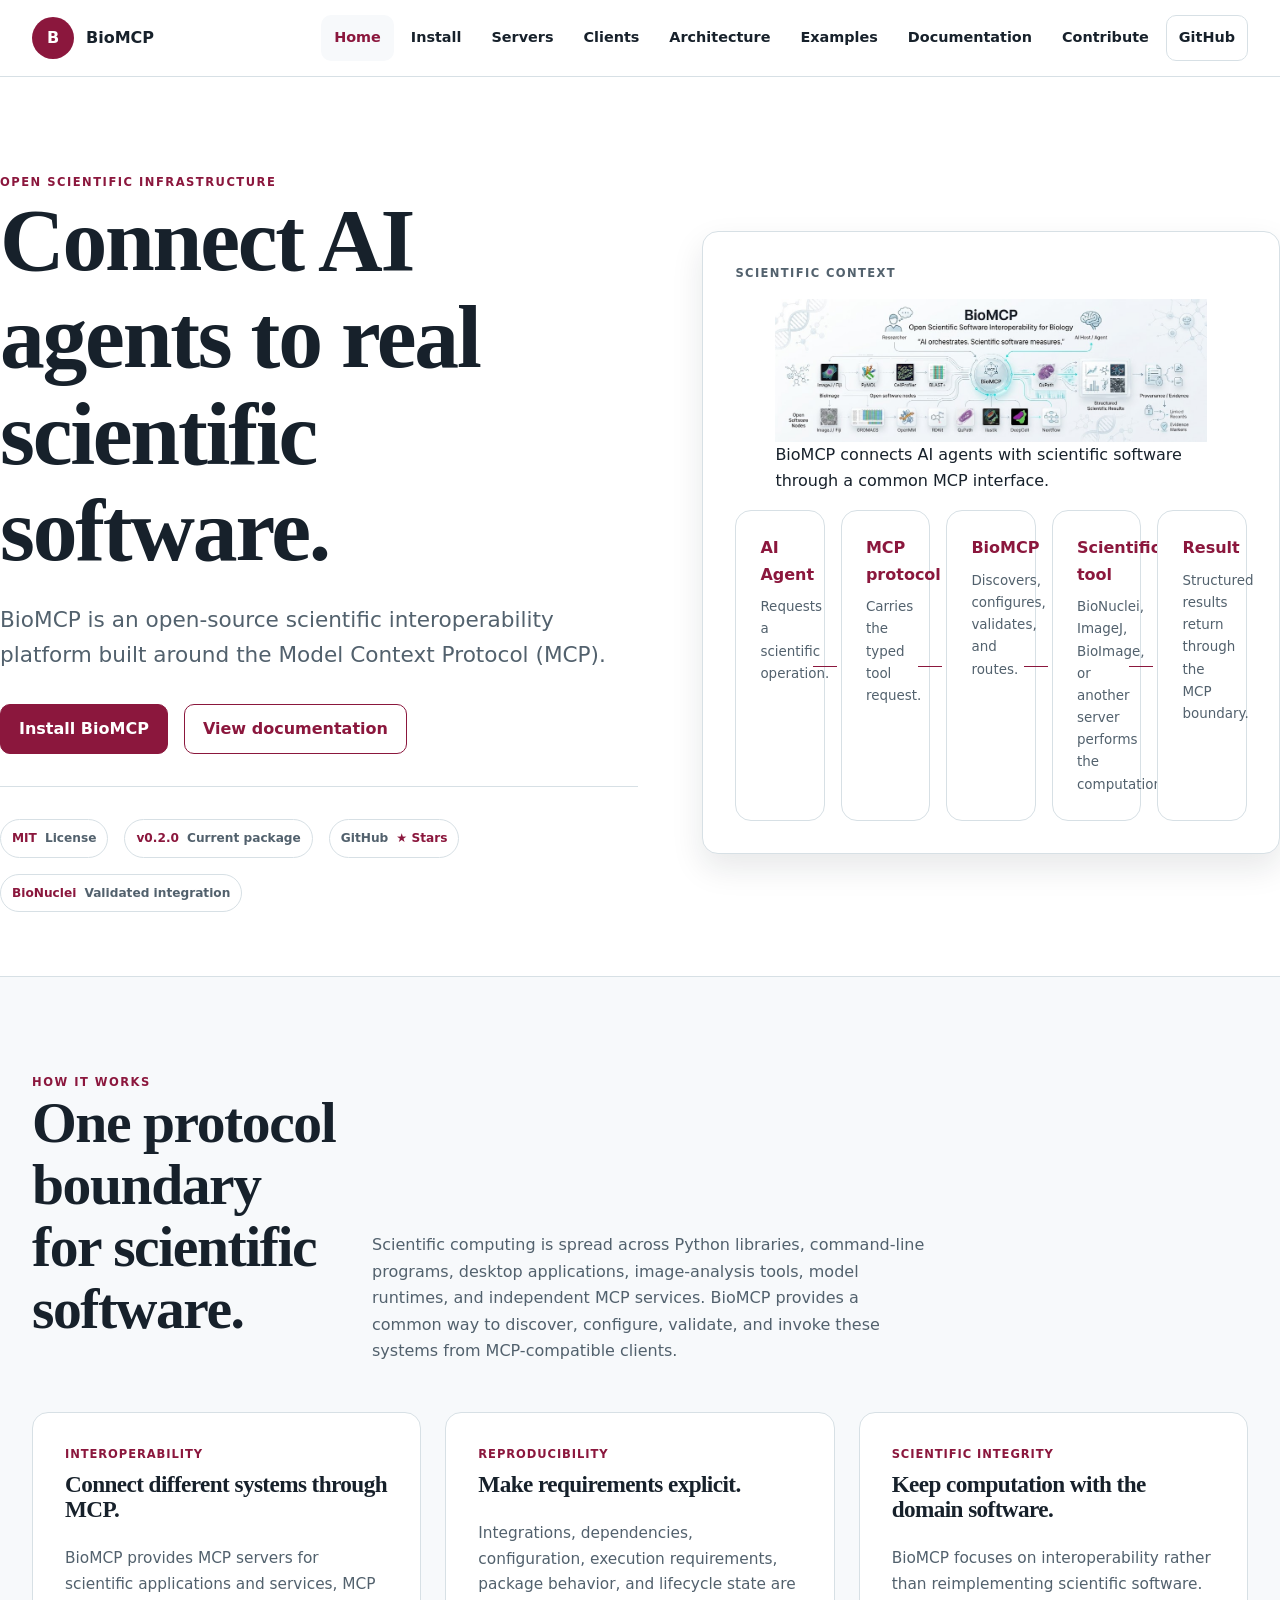
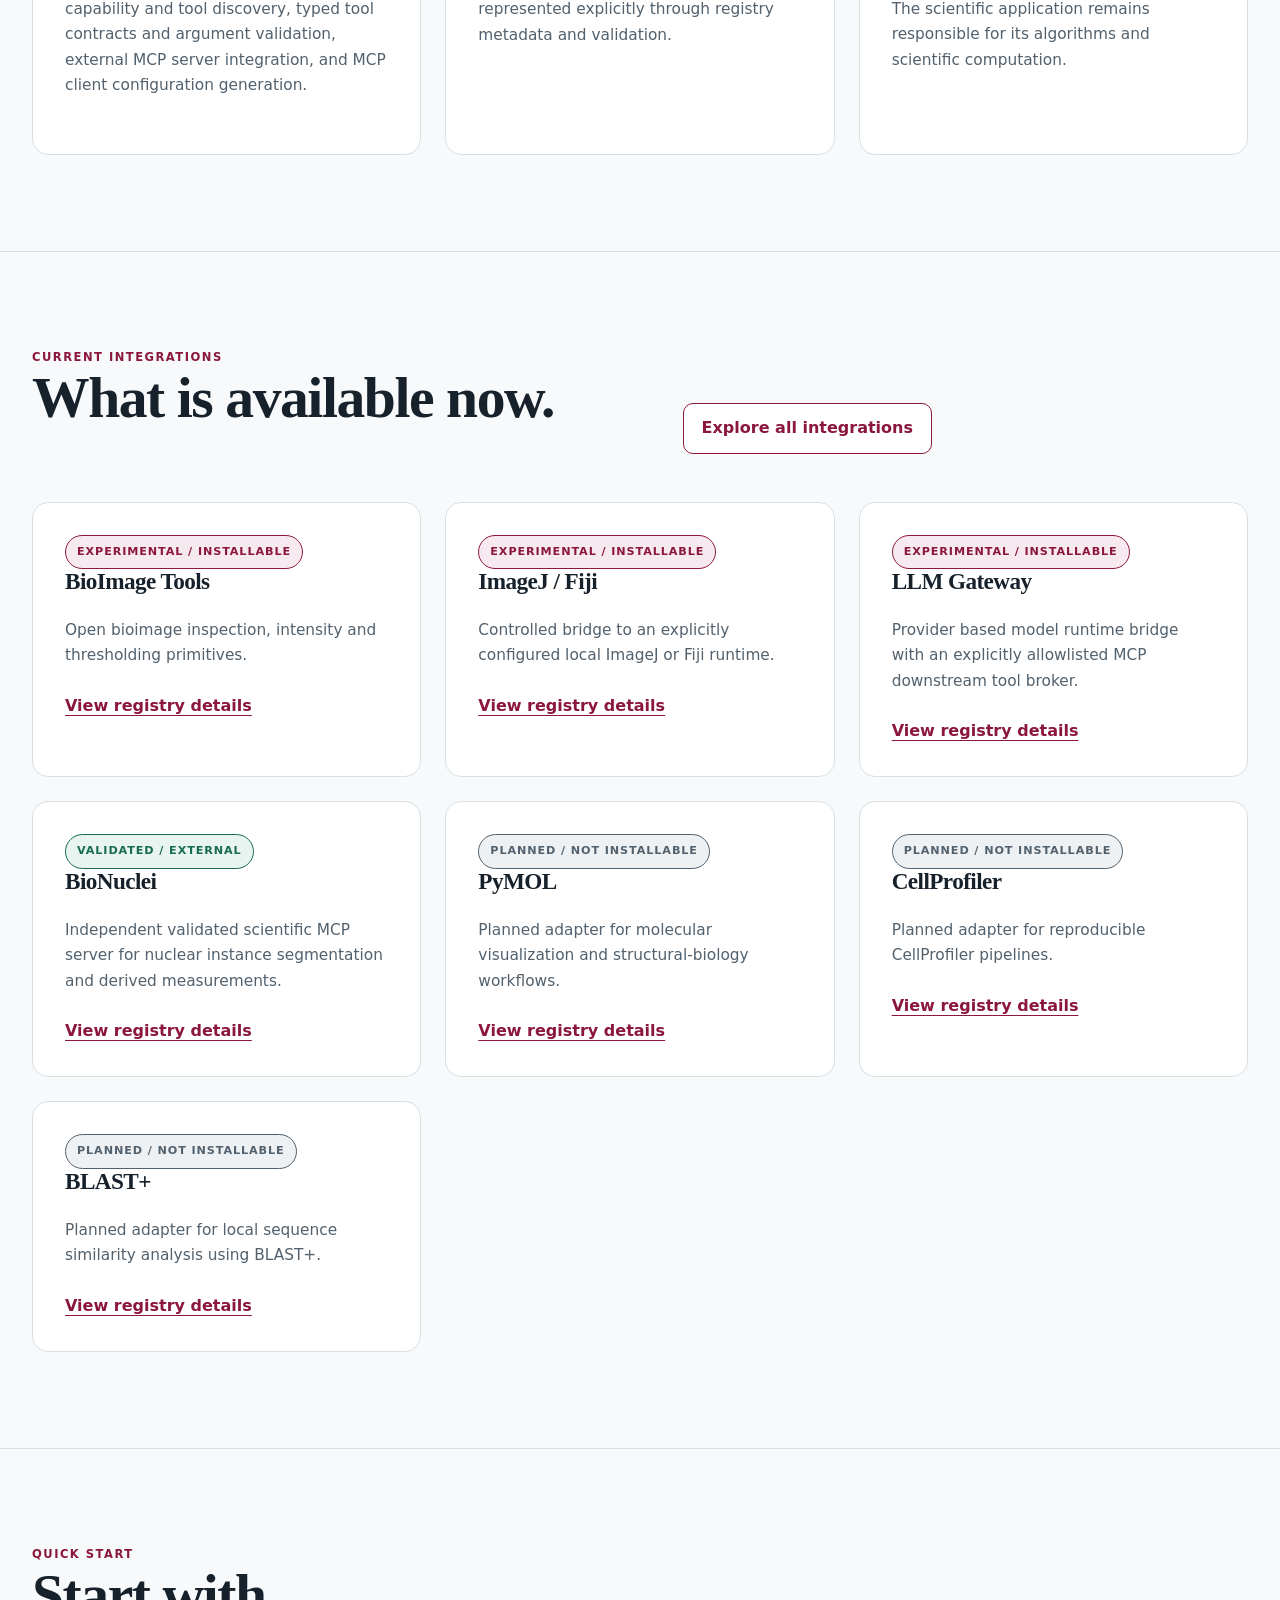
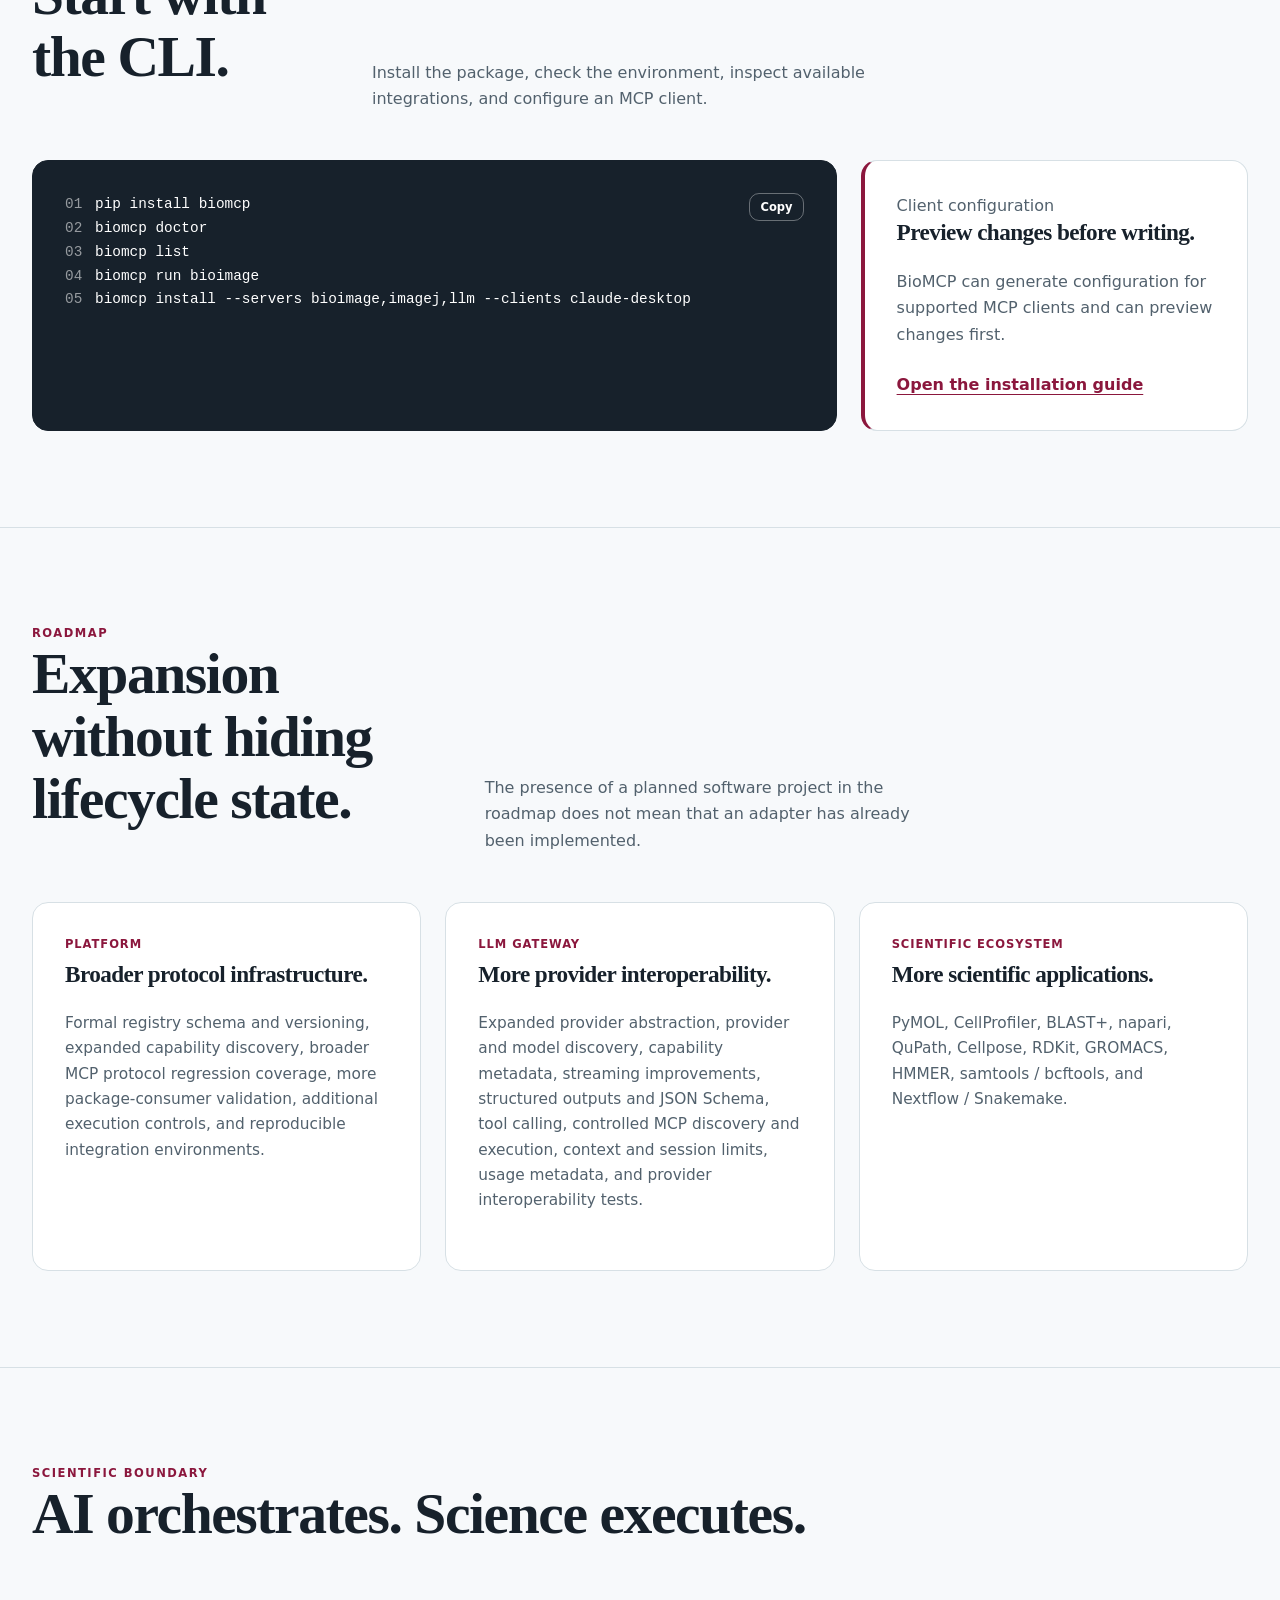
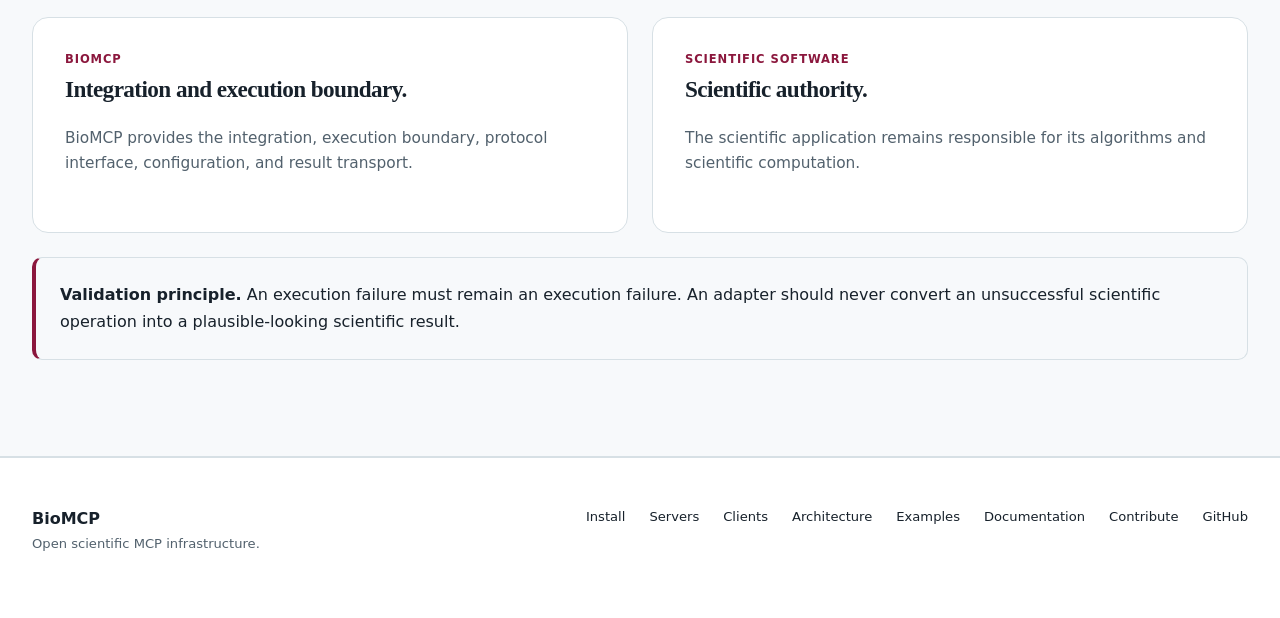
==== commit b1465394: "Use repository microscopy image on BioMCP homepage" ====
--- a/docs/index.html
+++ b/docs/index.html
@@ -2,7 +2,7 @@
 <html lang="en"><head><meta charset="utf-8"><meta name="viewport" content="width=device-width,initial-scale=1"><meta name="description" content="BioMCP is an open scientific MCP platform connecting AI agents with biology, bioinformatics, bioimaging, and scientific software."><title>BioMCP | Scientific MCP Infrastructure</title><link rel="stylesheet" href="assets/site.css"><script src="assets/site.js" defer></script></head>
 <body><header class="site-header"><nav class="nav wrap"><a class="brand" href="index.html"><span class="brand-mark">B</span>BioMCP</a><div class="navlinks"><a aria-current="page" href="index.html">Home</a><a href="install.html">Install</a><a href="servers.html">Servers</a><a href="clients.html">Clients</a><a href="architecture.html">Architecture</a><a href="examples.html">Examples</a><a href="documentation.html">Documentation</a><a href="contributing.html">Contribute</a><a class="nav-github" href="https://github.com/BurhanAbdullah/BioMCP">GitHub</a></div></nav></header>
 <main>
-<section class="hero"><div class="wrap" style="width:min(var(--max),100%);display:contents"><div class="hero-copy reveal"><div class="eyebrow">Open scientific infrastructure</div><h1>Connect AI agents to real scientific software.</h1><p class="lead">BioMCP is an open-source scientific interoperability platform built around the Model Context Protocol (MCP).</p><div class="actions"><a class="btn primary" href="install.html">Install BioMCP</a><a class="btn secondary" href="documentation.html">View documentation</a></div><div class="trust-strip"><span class="trust-item"><strong>MIT</strong> License</span><span class="trust-item"><strong>v0.2.0</strong> Current package</span><a class="trust-item" href="https://github.com/BurhanAbdullah/BioMCP">GitHub <strong>★ <span id="github-stars">Stars</span></strong></a><a class="trust-item" href="https://burhanabdullah.github.io/BioNuclei-DomainRobust/biomcp.html"><strong>BioNuclei</strong> Validated integration</a></div></div><div class="hero-panel reveal"><div class="panel-label">How it works</div><div class="architecture-flow"><div class="flow-node"><strong>AI Agent</strong><p>Requests a scientific operation.</p></div><div class="flow-node"><strong>MCP protocol</strong><p>Carries the typed tool request.</p></div><div class="flow-node"><strong>BioMCP</strong><p>Discovers, configures, validates, and routes.</p></div><div class="flow-node"><strong>Scientific tool</strong><p>BioNuclei, ImageJ, BioImage, or another server performs the computation.</p></div><div class="flow-node"><strong>Result</strong><p>Structured results return through the MCP boundary.</p></div></div></div></div></section>
+<section class="hero"><div class="wrap" style="width:min(var(--max),100%);display:contents"><div class="hero-copy reveal"><div class="eyebrow">Open scientific infrastructure</div><h1>Connect AI agents to real scientific software.</h1><p class="lead">BioMCP is an open-source scientific interoperability platform built around the Model Context Protocol (MCP).</p><div class="actions"><a class="btn primary" href="install.html">Install BioMCP</a><a class="btn secondary" href="documentation.html">View documentation</a></div><div class="trust-strip"><span class="trust-item"><strong>MIT</strong> License</span><span class="trust-item"><strong>v0.2.0</strong> Current package</span><a class="trust-item" href="https://github.com/BurhanAbdullah/BioMCP">GitHub <strong>★ <span id="github-stars">Stars</span></strong></a><a class="trust-item" href="https://burhanabdullah.github.io/BioNuclei-DomainRobust/biomcp.html"><strong>BioNuclei</strong> Validated integration</a></div></div><div class="hero-panel reveal"><div class="panel-label">Scientific context</div><figure class="hero-image"><img src="../1.jpeg" alt="Scientific software interoperability visual" loading="eager" decoding="async"><figcaption>BioMCP connects AI agents with scientific software through a common MCP interface.</figcaption></figure><div class="architecture-flow"><div class="flow-node"><strong>AI Agent</strong><p>Requests a scientific operation.</p></div><div class="flow-node"><strong>MCP protocol</strong><p>Carries the typed tool request.</p></div><div class="flow-node"><strong>BioMCP</strong><p>Discovers, configures, validates, and routes.</p></div><div class="flow-node"><strong>Scientific tool</strong><p>BioNuclei, ImageJ, BioImage, or another server performs the computation.</p></div><div class="flow-node"><strong>Result</strong><p>Structured results return through the MCP boundary.</p></div></div></div></div></section>
 <section class="section"><div class="wrap"><div class="section-head reveal"><div><div class="eyebrow">How it works</div><h2>One protocol boundary for scientific software.</h2></div><p>Scientific computing is spread across Python libraries, command-line programs, desktop applications, image-analysis tools, model runtimes, and independent MCP services. BioMCP provides a common way to discover, configure, validate, and invoke these systems from MCP-compatible clients.</p></div><div class="grid3"><article class="card reveal"><div class="meta">Interoperability</div><h3>Connect different systems through MCP.</h3><p>BioMCP provides MCP servers for scientific applications and services, MCP capability and tool discovery, typed tool contracts and argument validation, external MCP server integration, and MCP client configuration generation.</p></article><article class="card reveal"><div class="meta">Reproducibility</div><h3>Make requirements explicit.</h3><p>Integrations, dependencies, configuration, execution requirements, package behavior, and lifecycle state are represented explicitly through registry metadata and validation.</p></article><article class="card reveal"><div class="meta">Scientific integrity</div><h3>Keep computation with the domain software.</h3><p>BioMCP focuses on interoperability rather than reimplementing scientific software. The scientific application remains responsible for its algorithms and scientific computation.</p></article></div></div></section>
 <section class="section"><div class="wrap"><div class="section-head reveal"><div><div class="eyebrow">Current integrations</div><h2>What is available now.</h2></div><a class="btn secondary" href="servers.html">Explore all integrations</a></div><div class="grid3" id="home-server-grid" aria-live="polite"><p class="small">Loading the current registry.</p></div></div></section>
 <section class="section"><div class="wrap"><div class="section-head reveal"><div><div class="eyebrow">Quick start</div><h2>Start with the CLI.</h2></div><p>Install the package, check the environment, inspect available integrations, and configure an MCP client.</p></div><div class="quickstart-grid"><div class="code reveal" id="quickstart-code"><button class="code-copy" type="button" data-copy="#quickstart-code" aria-label="Copy the quick start commands">Copy</button><span class="code-line"><span class="code-index">01</span><span class="command">pip install biomcp</span></span><span class="code-line"><span class="code-index">02</span><span class="command">biomcp doctor</span></span><span class="code-line"><span class="code-index">03</span><span class="command">biomcp list</span></span><span class="code-line"><span class="code-index">04</span><span class="command">biomcp run bioimage</span></span><span class="code-line"><span class="code-index">05</span><span class="command">biomcp install --servers bioimage,imagej,llm --clients claude-desktop</span></span></div><div class="quickstart-note reveal"><div class="meta">Client configuration</div><h3>Preview changes before writing.</h3><p>BioMCP can generate configuration for supported MCP clients and can preview changes first.</p><a class="text-link" href="install.html">Open the installation guide</a></div></div></div></section>
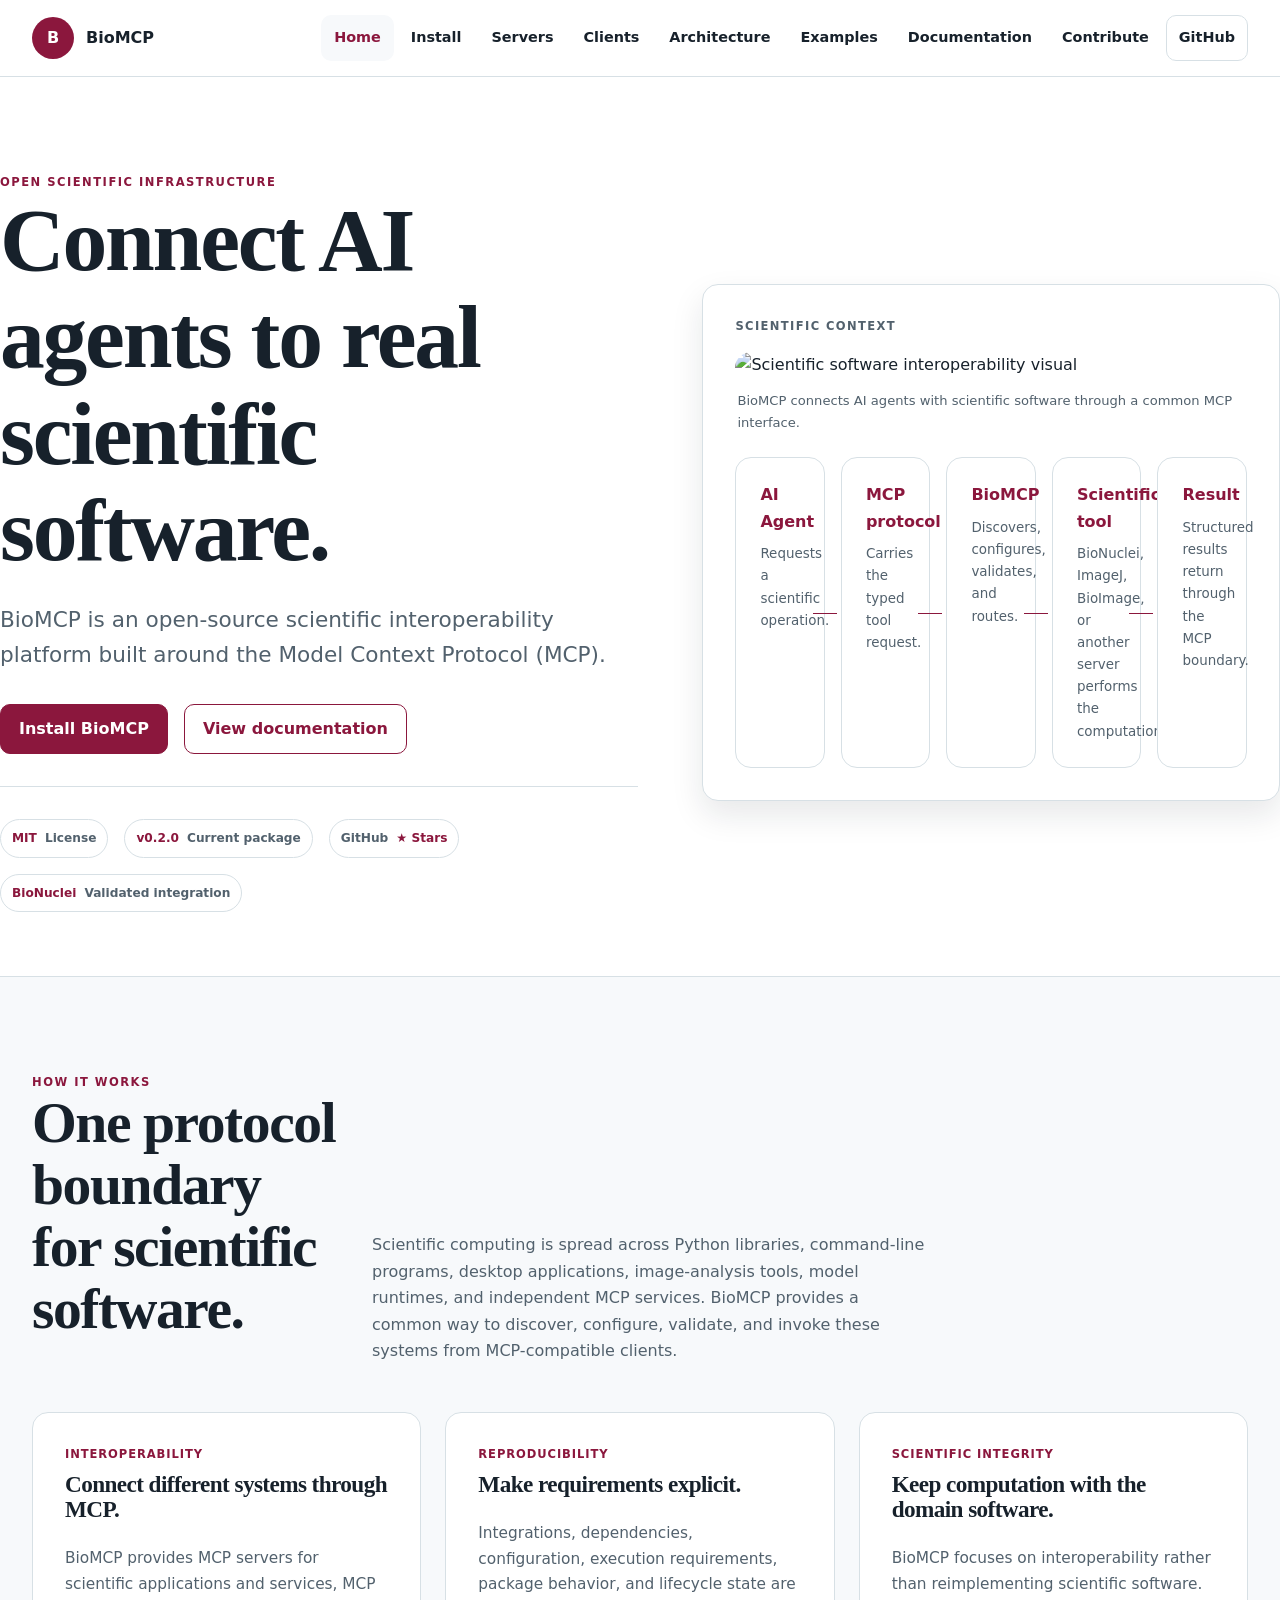
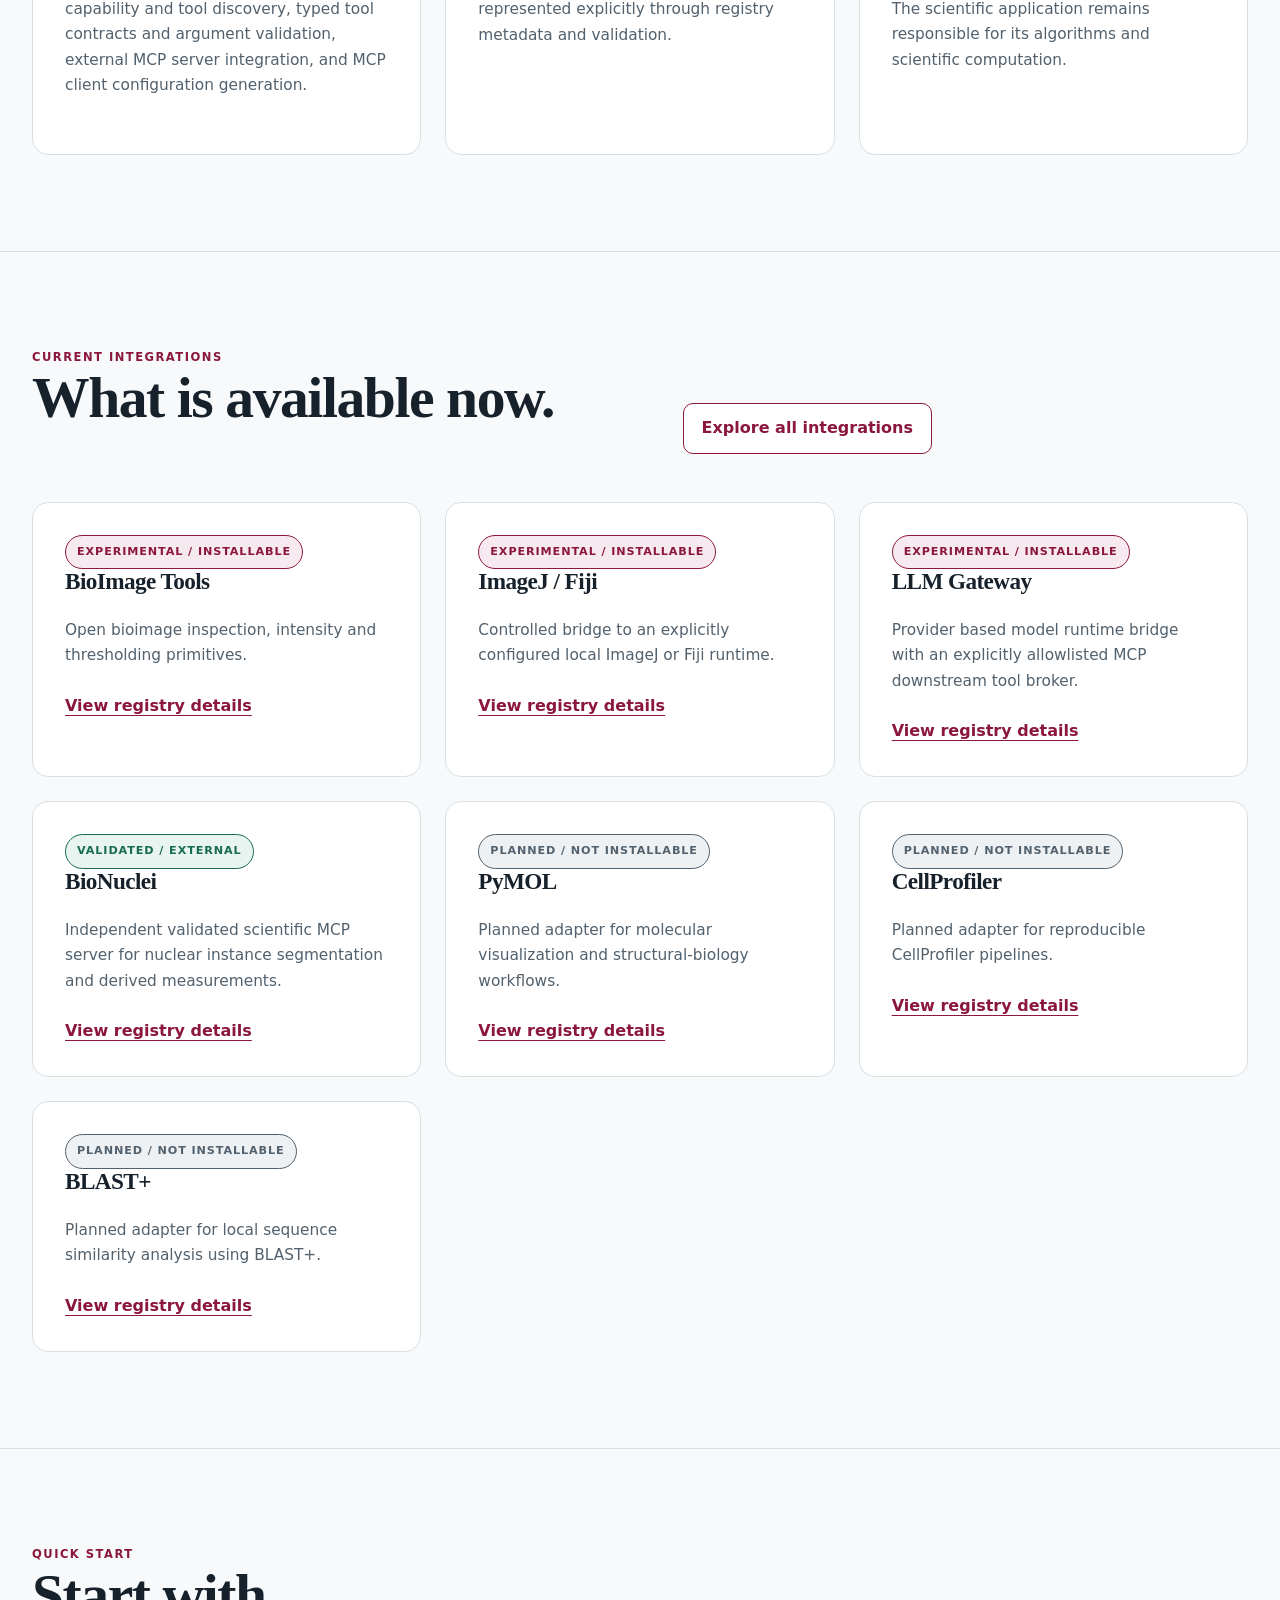
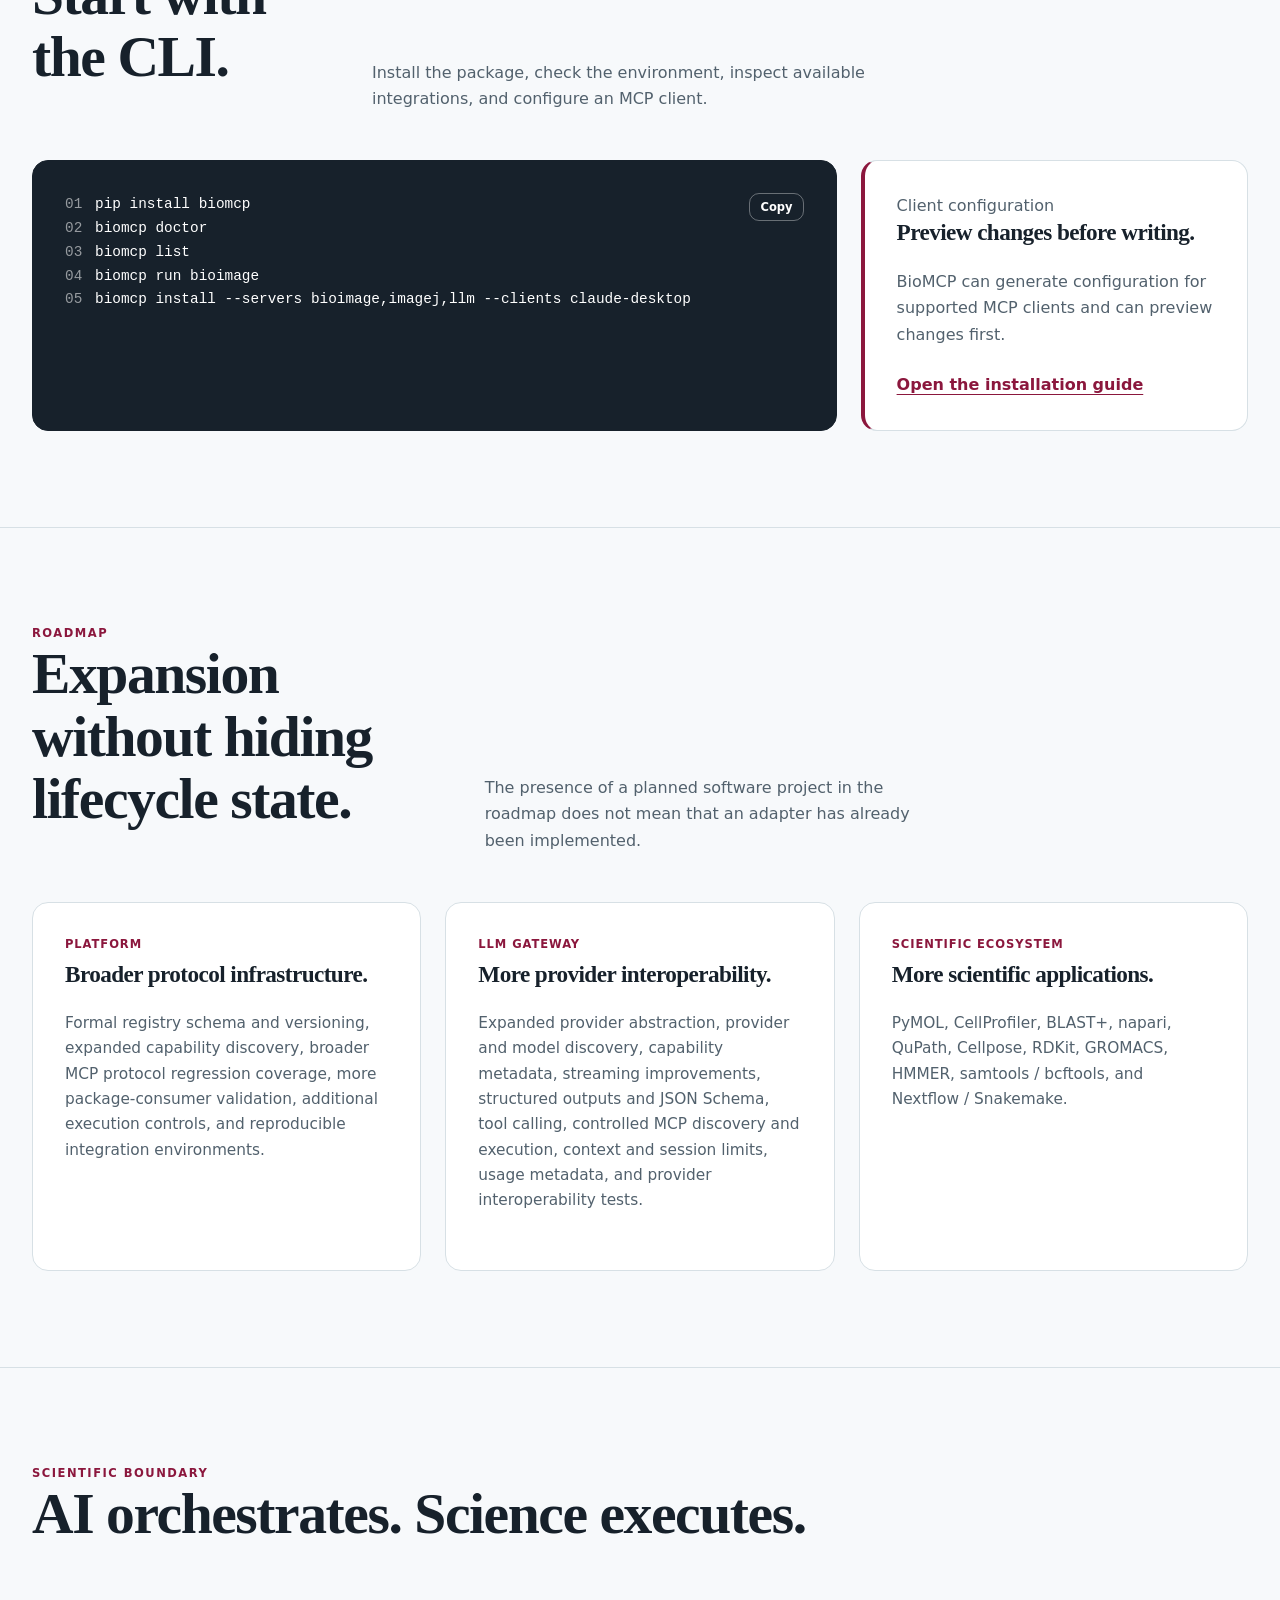
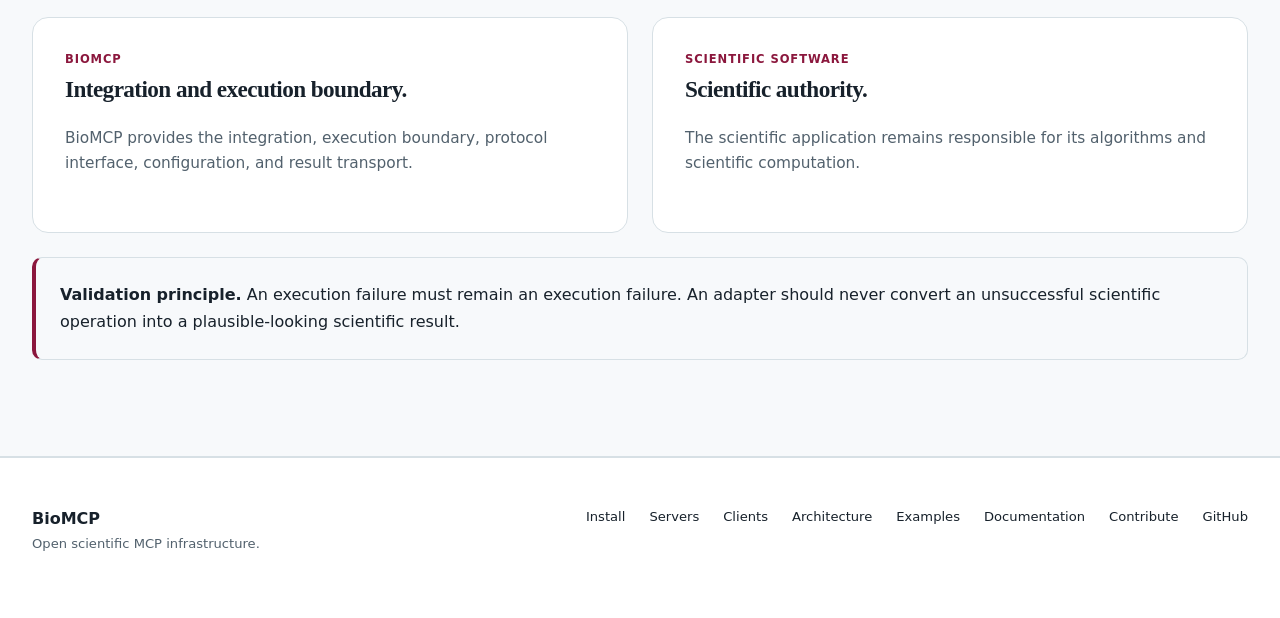
==== commit 5a8336a9: "Fix homepage image path for GitHub Pages" ====
--- a/docs/index.html
+++ b/docs/index.html
@@ -2,7 +2,7 @@
 <html lang="en"><head><meta charset="utf-8"><meta name="viewport" content="width=device-width,initial-scale=1"><meta name="description" content="BioMCP is an open scientific MCP platform connecting AI agents with biology, bioinformatics, bioimaging, and scientific software."><title>BioMCP | Scientific MCP Infrastructure</title><link rel="stylesheet" href="assets/site.css"><script src="assets/site.js" defer></script></head>
 <body><header class="site-header"><nav class="nav wrap"><a class="brand" href="index.html"><span class="brand-mark">B</span>BioMCP</a><div class="navlinks"><a aria-current="page" href="index.html">Home</a><a href="install.html">Install</a><a href="servers.html">Servers</a><a href="clients.html">Clients</a><a href="architecture.html">Architecture</a><a href="examples.html">Examples</a><a href="documentation.html">Documentation</a><a href="contributing.html">Contribute</a><a class="nav-github" href="https://github.com/BurhanAbdullah/BioMCP">GitHub</a></div></nav></header>
 <main>
-<section class="hero"><div class="wrap" style="width:min(var(--max),100%);display:contents"><div class="hero-copy reveal"><div class="eyebrow">Open scientific infrastructure</div><h1>Connect AI agents to real scientific software.</h1><p class="lead">BioMCP is an open-source scientific interoperability platform built around the Model Context Protocol (MCP).</p><div class="actions"><a class="btn primary" href="install.html">Install BioMCP</a><a class="btn secondary" href="documentation.html">View documentation</a></div><div class="trust-strip"><span class="trust-item"><strong>MIT</strong> License</span><span class="trust-item"><strong>v0.2.0</strong> Current package</span><a class="trust-item" href="https://github.com/BurhanAbdullah/BioMCP">GitHub <strong>★ <span id="github-stars">Stars</span></strong></a><a class="trust-item" href="https://burhanabdullah.github.io/BioNuclei-DomainRobust/biomcp.html"><strong>BioNuclei</strong> Validated integration</a></div></div><div class="hero-panel reveal"><div class="panel-label">Scientific context</div><figure class="hero-image"><img src="../1.jpeg" alt="Scientific software interoperability visual" loading="eager" decoding="async"><figcaption>BioMCP connects AI agents with scientific software through a common MCP interface.</figcaption></figure><div class="architecture-flow"><div class="flow-node"><strong>AI Agent</strong><p>Requests a scientific operation.</p></div><div class="flow-node"><strong>MCP protocol</strong><p>Carries the typed tool request.</p></div><div class="flow-node"><strong>BioMCP</strong><p>Discovers, configures, validates, and routes.</p></div><div class="flow-node"><strong>Scientific tool</strong><p>BioNuclei, ImageJ, BioImage, or another server performs the computation.</p></div><div class="flow-node"><strong>Result</strong><p>Structured results return through the MCP boundary.</p></div></div></div></div></section>
+<section class="hero"><div class="wrap" style="width:min(var(--max),100%);display:contents"><div class="hero-copy reveal"><div class="eyebrow">Open scientific infrastructure</div><h1>Connect AI agents to real scientific software.</h1><p class="lead">BioMCP is an open-source scientific interoperability platform built around the Model Context Protocol (MCP).</p><div class="actions"><a class="btn primary" href="install.html">Install BioMCP</a><a class="btn secondary" href="documentation.html">View documentation</a></div><div class="trust-strip"><span class="trust-item"><strong>MIT</strong> License</span><span class="trust-item"><strong>v0.2.0</strong> Current package</span><a class="trust-item" href="https://github.com/BurhanAbdullah/BioMCP">GitHub <strong>★ <span id="github-stars">Stars</span></strong></a><a class="trust-item" href="https://burhanabdullah.github.io/BioNuclei-DomainRobust/biomcp.html"><strong>BioNuclei</strong> Validated integration</a></div></div><div class="hero-panel reveal"><div class="panel-label">Scientific context</div><figure class="hero-image" style="margin:0 0 24px;border-radius:16px;overflow:hidden"><img src="https://raw.githubusercontent.com/BurhanAbdullah/BioMCP/main/1.jpeg" alt="Scientific software interoperability visual" loading="eager" decoding="async" style="width:100%;height:auto"><figcaption style="padding:12px 2px 0;color:var(--text-secondary);font-size:.82rem">BioMCP connects AI agents with scientific software through a common MCP interface.</figcaption></figure><div class="architecture-flow"><div class="flow-node"><strong>AI Agent</strong><p>Requests a scientific operation.</p></div><div class="flow-node"><strong>MCP protocol</strong><p>Carries the typed tool request.</p></div><div class="flow-node"><strong>BioMCP</strong><p>Discovers, configures, validates, and routes.</p></div><div class="flow-node"><strong>Scientific tool</strong><p>BioNuclei, ImageJ, BioImage, or another server performs the computation.</p></div><div class="flow-node"><strong>Result</strong><p>Structured results return through the MCP boundary.</p></div></div></div></div></section>
 <section class="section"><div class="wrap"><div class="section-head reveal"><div><div class="eyebrow">How it works</div><h2>One protocol boundary for scientific software.</h2></div><p>Scientific computing is spread across Python libraries, command-line programs, desktop applications, image-analysis tools, model runtimes, and independent MCP services. BioMCP provides a common way to discover, configure, validate, and invoke these systems from MCP-compatible clients.</p></div><div class="grid3"><article class="card reveal"><div class="meta">Interoperability</div><h3>Connect different systems through MCP.</h3><p>BioMCP provides MCP servers for scientific applications and services, MCP capability and tool discovery, typed tool contracts and argument validation, external MCP server integration, and MCP client configuration generation.</p></article><article class="card reveal"><div class="meta">Reproducibility</div><h3>Make requirements explicit.</h3><p>Integrations, dependencies, configuration, execution requirements, package behavior, and lifecycle state are represented explicitly through registry metadata and validation.</p></article><article class="card reveal"><div class="meta">Scientific integrity</div><h3>Keep computation with the domain software.</h3><p>BioMCP focuses on interoperability rather than reimplementing scientific software. The scientific application remains responsible for its algorithms and scientific computation.</p></article></div></div></section>
 <section class="section"><div class="wrap"><div class="section-head reveal"><div><div class="eyebrow">Current integrations</div><h2>What is available now.</h2></div><a class="btn secondary" href="servers.html">Explore all integrations</a></div><div class="grid3" id="home-server-grid" aria-live="polite"><p class="small">Loading the current registry.</p></div></div></section>
 <section class="section"><div class="wrap"><div class="section-head reveal"><div><div class="eyebrow">Quick start</div><h2>Start with the CLI.</h2></div><p>Install the package, check the environment, inspect available integrations, and configure an MCP client.</p></div><div class="quickstart-grid"><div class="code reveal" id="quickstart-code"><button class="code-copy" type="button" data-copy="#quickstart-code" aria-label="Copy the quick start commands">Copy</button><span class="code-line"><span class="code-index">01</span><span class="command">pip install biomcp</span></span><span class="code-line"><span class="code-index">02</span><span class="command">biomcp doctor</span></span><span class="code-line"><span class="code-index">03</span><span class="command">biomcp list</span></span><span class="code-line"><span class="code-index">04</span><span class="command">biomcp run bioimage</span></span><span class="code-line"><span class="code-index">05</span><span class="command">biomcp install --servers bioimage,imagej,llm --clients claude-desktop</span></span></div><div class="quickstart-note reveal"><div class="meta">Client configuration</div><h3>Preview changes before writing.</h3><p>BioMCP can generate configuration for supported MCP clients and can preview changes first.</p><a class="text-link" href="install.html">Open the installation guide</a></div></div></div></section>
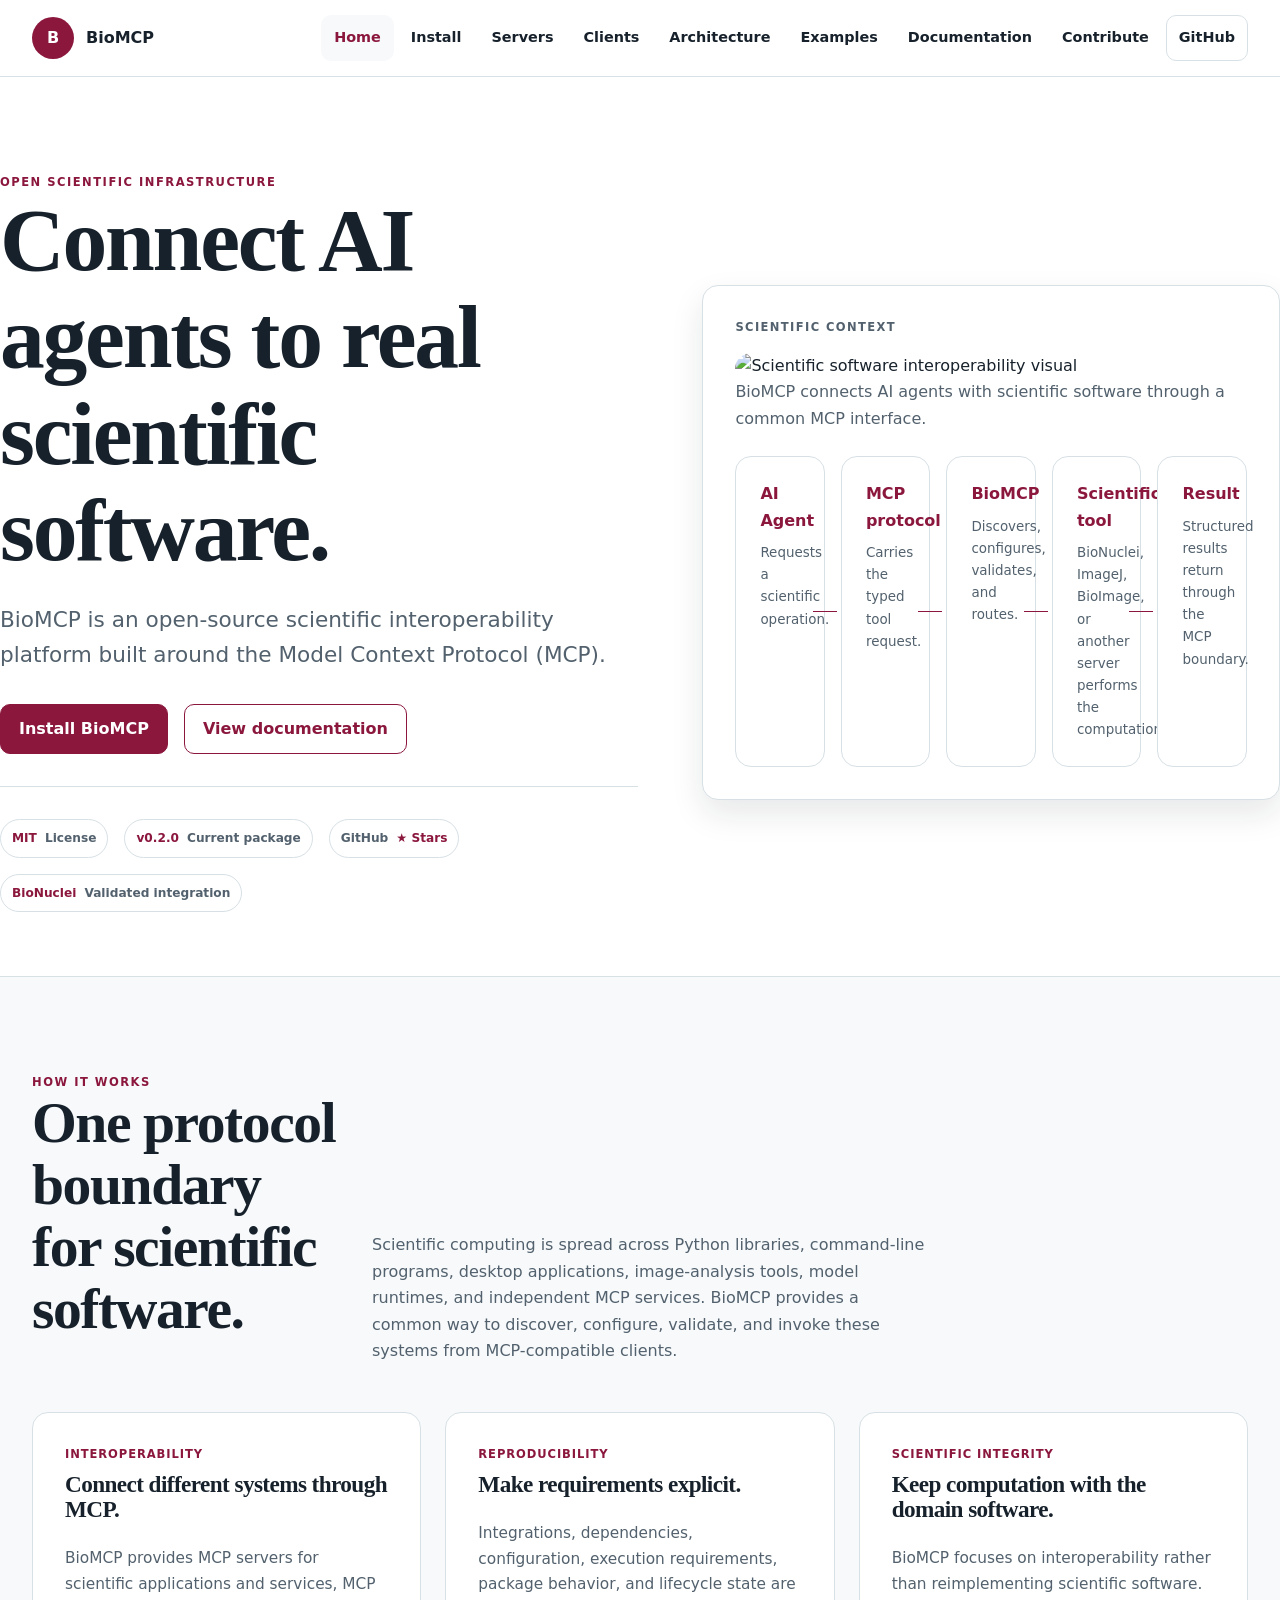
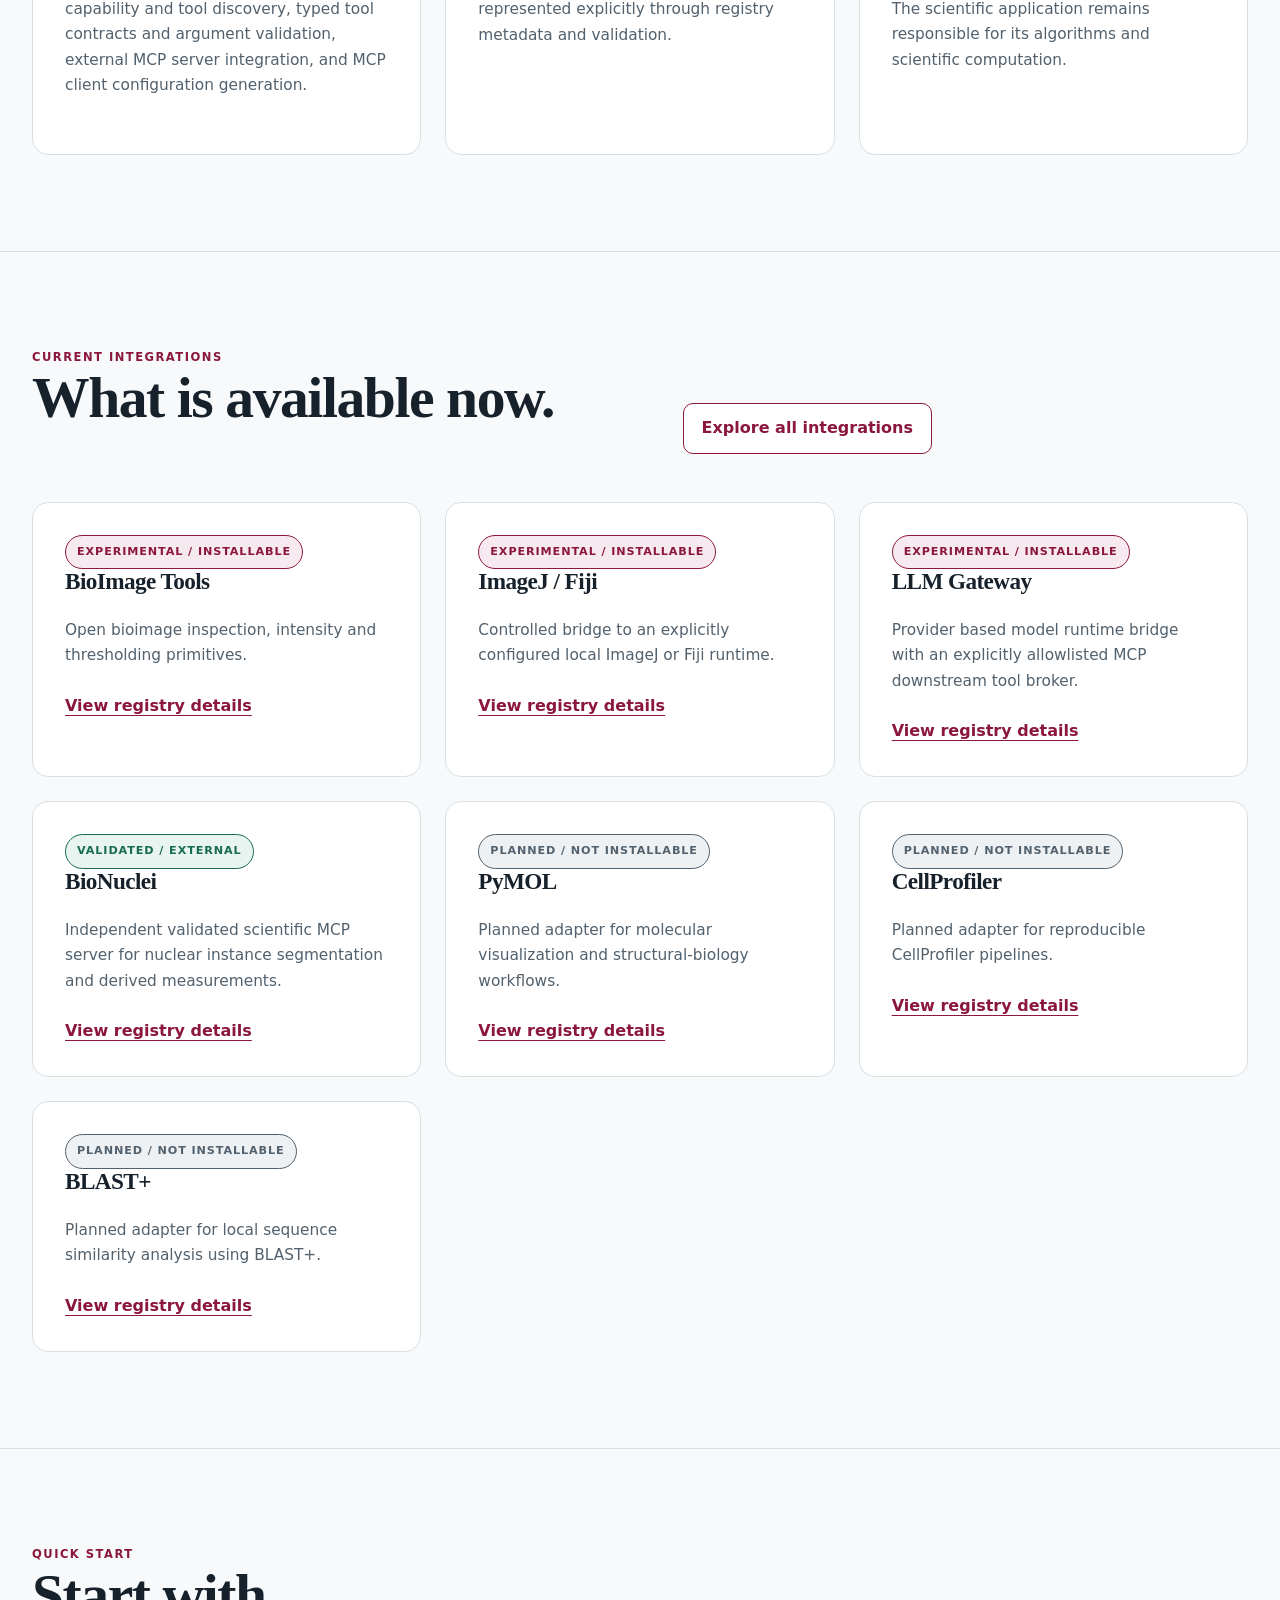
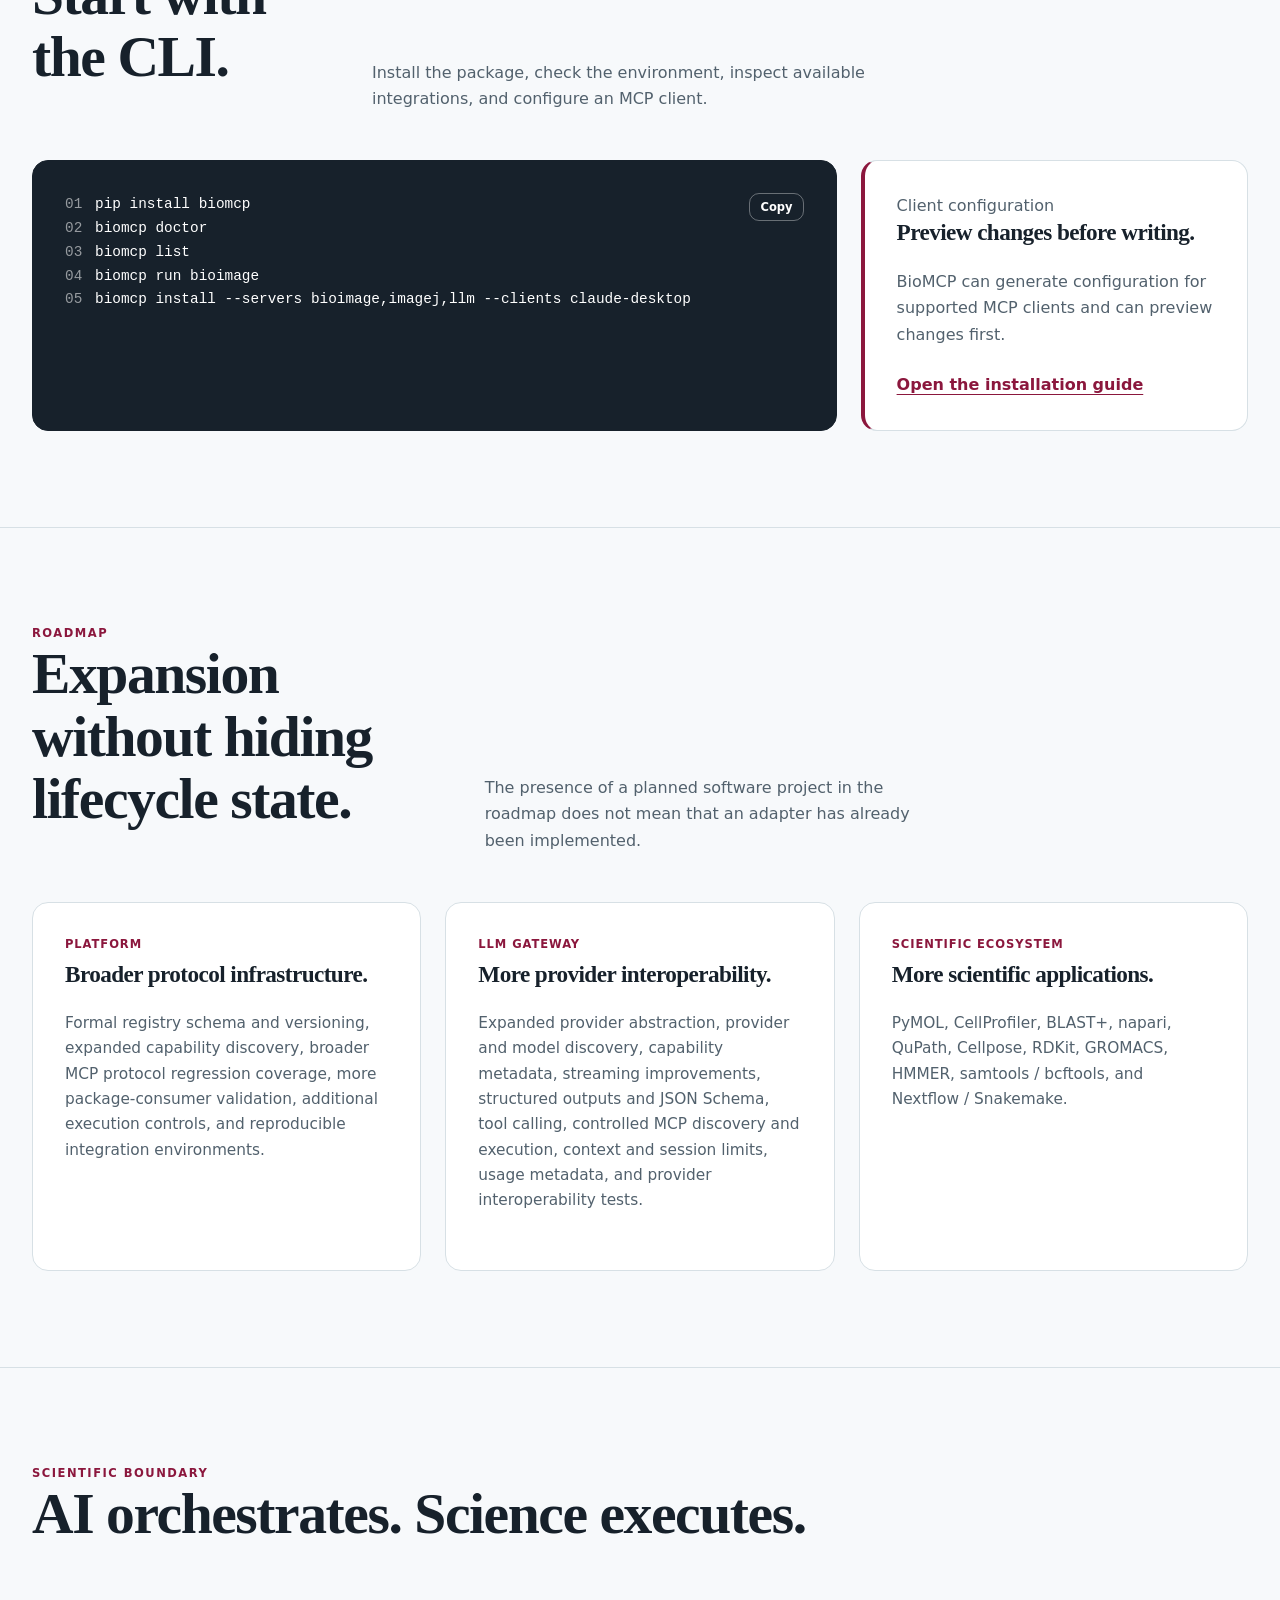
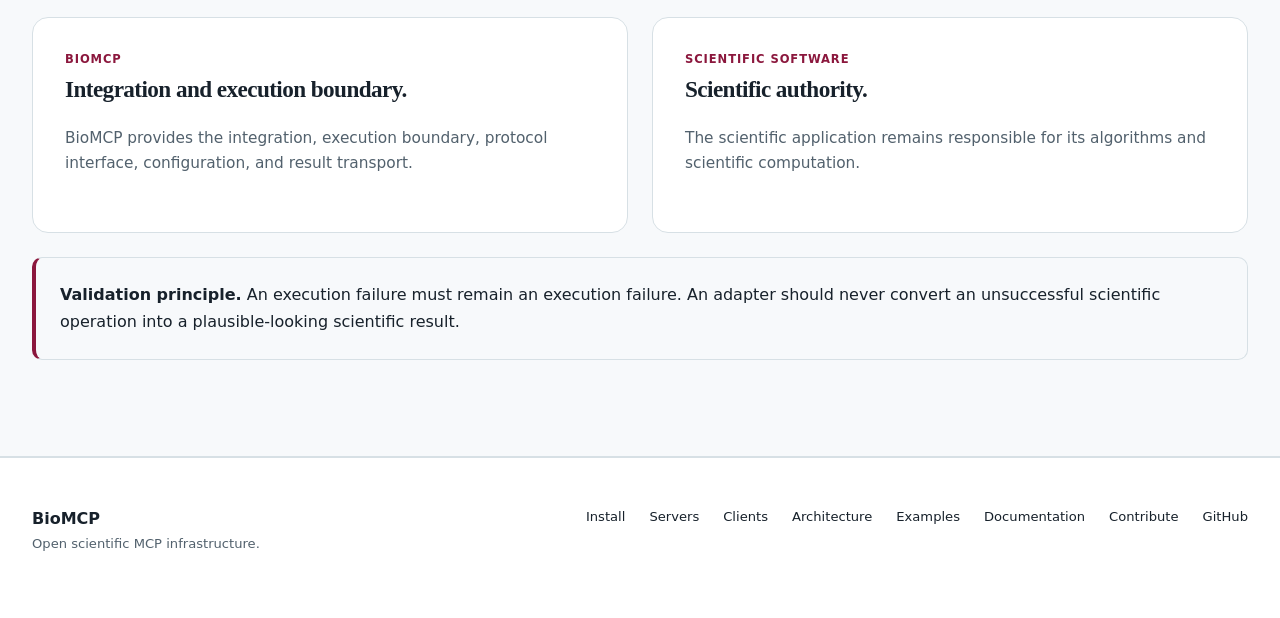
==== commit 14670e17: "Use shared caption token for homepage image" ====
--- a/docs/index.html
+++ b/docs/index.html
@@ -2,7 +2,7 @@
 <html lang="en"><head><meta charset="utf-8"><meta name="viewport" content="width=device-width,initial-scale=1"><meta name="description" content="BioMCP is an open scientific MCP platform connecting AI agents with biology, bioinformatics, bioimaging, and scientific software."><title>BioMCP | Scientific MCP Infrastructure</title><link rel="stylesheet" href="assets/site.css"><script src="assets/site.js" defer></script></head>
 <body><header class="site-header"><nav class="nav wrap"><a class="brand" href="index.html"><span class="brand-mark">B</span>BioMCP</a><div class="navlinks"><a aria-current="page" href="index.html">Home</a><a href="install.html">Install</a><a href="servers.html">Servers</a><a href="clients.html">Clients</a><a href="architecture.html">Architecture</a><a href="examples.html">Examples</a><a href="documentation.html">Documentation</a><a href="contributing.html">Contribute</a><a class="nav-github" href="https://github.com/BurhanAbdullah/BioMCP">GitHub</a></div></nav></header>
 <main>
-<section class="hero"><div class="wrap" style="width:min(var(--max),100%);display:contents"><div class="hero-copy reveal"><div class="eyebrow">Open scientific infrastructure</div><h1>Connect AI agents to real scientific software.</h1><p class="lead">BioMCP is an open-source scientific interoperability platform built around the Model Context Protocol (MCP).</p><div class="actions"><a class="btn primary" href="install.html">Install BioMCP</a><a class="btn secondary" href="documentation.html">View documentation</a></div><div class="trust-strip"><span class="trust-item"><strong>MIT</strong> License</span><span class="trust-item"><strong>v0.2.0</strong> Current package</span><a class="trust-item" href="https://github.com/BurhanAbdullah/BioMCP">GitHub <strong>★ <span id="github-stars">Stars</span></strong></a><a class="trust-item" href="https://burhanabdullah.github.io/BioNuclei-DomainRobust/biomcp.html"><strong>BioNuclei</strong> Validated integration</a></div></div><div class="hero-panel reveal"><div class="panel-label">Scientific context</div><figure class="hero-image" style="margin:0 0 24px;border-radius:16px;overflow:hidden"><img src="https://raw.githubusercontent.com/BurhanAbdullah/BioMCP/main/1.jpeg" alt="Scientific software interoperability visual" loading="eager" decoding="async" style="width:100%;height:auto"><figcaption style="padding:12px 2px 0;color:var(--text-secondary);font-size:.82rem">BioMCP connects AI agents with scientific software through a common MCP interface.</figcaption></figure><div class="architecture-flow"><div class="flow-node"><strong>AI Agent</strong><p>Requests a scientific operation.</p></div><div class="flow-node"><strong>MCP protocol</strong><p>Carries the typed tool request.</p></div><div class="flow-node"><strong>BioMCP</strong><p>Discovers, configures, validates, and routes.</p></div><div class="flow-node"><strong>Scientific tool</strong><p>BioNuclei, ImageJ, BioImage, or another server performs the computation.</p></div><div class="flow-node"><strong>Result</strong><p>Structured results return through the MCP boundary.</p></div></div></div></div></section>
+<section class="hero"><div class="wrap" style="width:min(var(--max),100%);display:contents"><div class="hero-copy reveal"><div class="eyebrow">Open scientific infrastructure</div><h1>Connect AI agents to real scientific software.</h1><p class="lead">BioMCP is an open-source scientific interoperability platform built around the Model Context Protocol (MCP).</p><div class="actions"><a class="btn primary" href="install.html">Install BioMCP</a><a class="btn secondary" href="documentation.html">View documentation</a></div><div class="trust-strip"><span class="trust-item"><strong>MIT</strong> License</span><span class="trust-item"><strong>v0.2.0</strong> Current package</span><a class="trust-item" href="https://github.com/BurhanAbdullah/BioMCP">GitHub <strong>★ <span id="github-stars">Stars</span></strong></a><a class="trust-item" href="https://burhanabdullah.github.io/BioNuclei-DomainRobust/biomcp.html"><strong>BioNuclei</strong> Validated integration</a></div></div><div class="hero-panel reveal"><div class="panel-label">Scientific context</div><figure class="hero-image" style="margin:0 0 24px;border-radius:16px;overflow:hidden"><img src="https://raw.githubusercontent.com/BurhanAbdullah/BioMCP/main/1.jpeg" alt="Scientific software interoperability visual" loading="eager" decoding="async" style="width:100%;height:auto"><figcaption class="caption">BioMCP connects AI agents with scientific software through a common MCP interface.</figcaption></figure><div class="architecture-flow"><div class="flow-node"><strong>AI Agent</strong><p>Requests a scientific operation.</p></div><div class="flow-node"><strong>MCP protocol</strong><p>Carries the typed tool request.</p></div><div class="flow-node"><strong>BioMCP</strong><p>Discovers, configures, validates, and routes.</p></div><div class="flow-node"><strong>Scientific tool</strong><p>BioNuclei, ImageJ, BioImage, or another server performs the computation.</p></div><div class="flow-node"><strong>Result</strong><p>Structured results return through the MCP boundary.</p></div></div></div></div></section>
 <section class="section"><div class="wrap"><div class="section-head reveal"><div><div class="eyebrow">How it works</div><h2>One protocol boundary for scientific software.</h2></div><p>Scientific computing is spread across Python libraries, command-line programs, desktop applications, image-analysis tools, model runtimes, and independent MCP services. BioMCP provides a common way to discover, configure, validate, and invoke these systems from MCP-compatible clients.</p></div><div class="grid3"><article class="card reveal"><div class="meta">Interoperability</div><h3>Connect different systems through MCP.</h3><p>BioMCP provides MCP servers for scientific applications and services, MCP capability and tool discovery, typed tool contracts and argument validation, external MCP server integration, and MCP client configuration generation.</p></article><article class="card reveal"><div class="meta">Reproducibility</div><h3>Make requirements explicit.</h3><p>Integrations, dependencies, configuration, execution requirements, package behavior, and lifecycle state are represented explicitly through registry metadata and validation.</p></article><article class="card reveal"><div class="meta">Scientific integrity</div><h3>Keep computation with the domain software.</h3><p>BioMCP focuses on interoperability rather than reimplementing scientific software. The scientific application remains responsible for its algorithms and scientific computation.</p></article></div></div></section>
 <section class="section"><div class="wrap"><div class="section-head reveal"><div><div class="eyebrow">Current integrations</div><h2>What is available now.</h2></div><a class="btn secondary" href="servers.html">Explore all integrations</a></div><div class="grid3" id="home-server-grid" aria-live="polite"><p class="small">Loading the current registry.</p></div></div></section>
 <section class="section"><div class="wrap"><div class="section-head reveal"><div><div class="eyebrow">Quick start</div><h2>Start with the CLI.</h2></div><p>Install the package, check the environment, inspect available integrations, and configure an MCP client.</p></div><div class="quickstart-grid"><div class="code reveal" id="quickstart-code"><button class="code-copy" type="button" data-copy="#quickstart-code" aria-label="Copy the quick start commands">Copy</button><span class="code-line"><span class="code-index">01</span><span class="command">pip install biomcp</span></span><span class="code-line"><span class="code-index">02</span><span class="command">biomcp doctor</span></span><span class="code-line"><span class="code-index">03</span><span class="command">biomcp list</span></span><span class="code-line"><span class="code-index">04</span><span class="command">biomcp run bioimage</span></span><span class="code-line"><span class="code-index">05</span><span class="command">biomcp install --servers bioimage,imagej,llm --clients claude-desktop</span></span></div><div class="quickstart-note reveal"><div class="meta">Client configuration</div><h3>Preview changes before writing.</h3><p>BioMCP can generate configuration for supported MCP clients and can preview changes first.</p><a class="text-link" href="install.html">Open the installation guide</a></div></div></div></section>
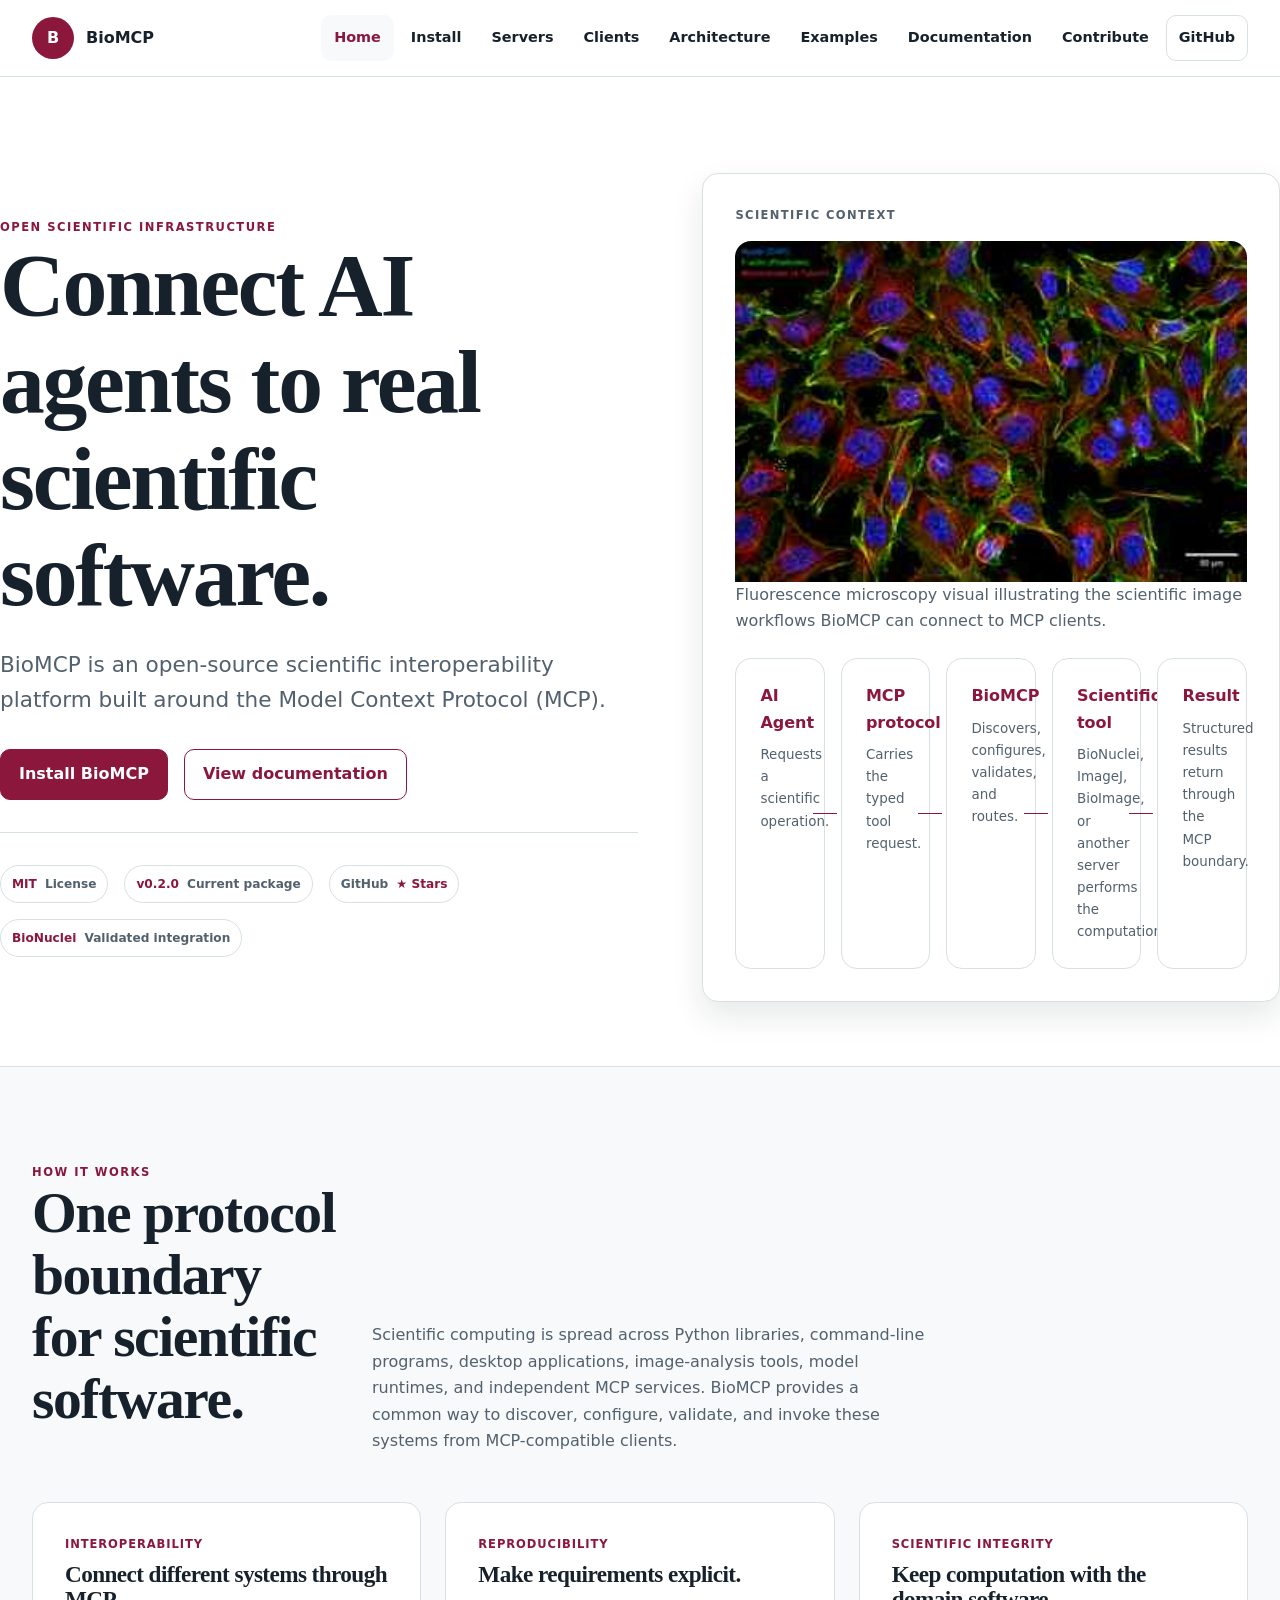
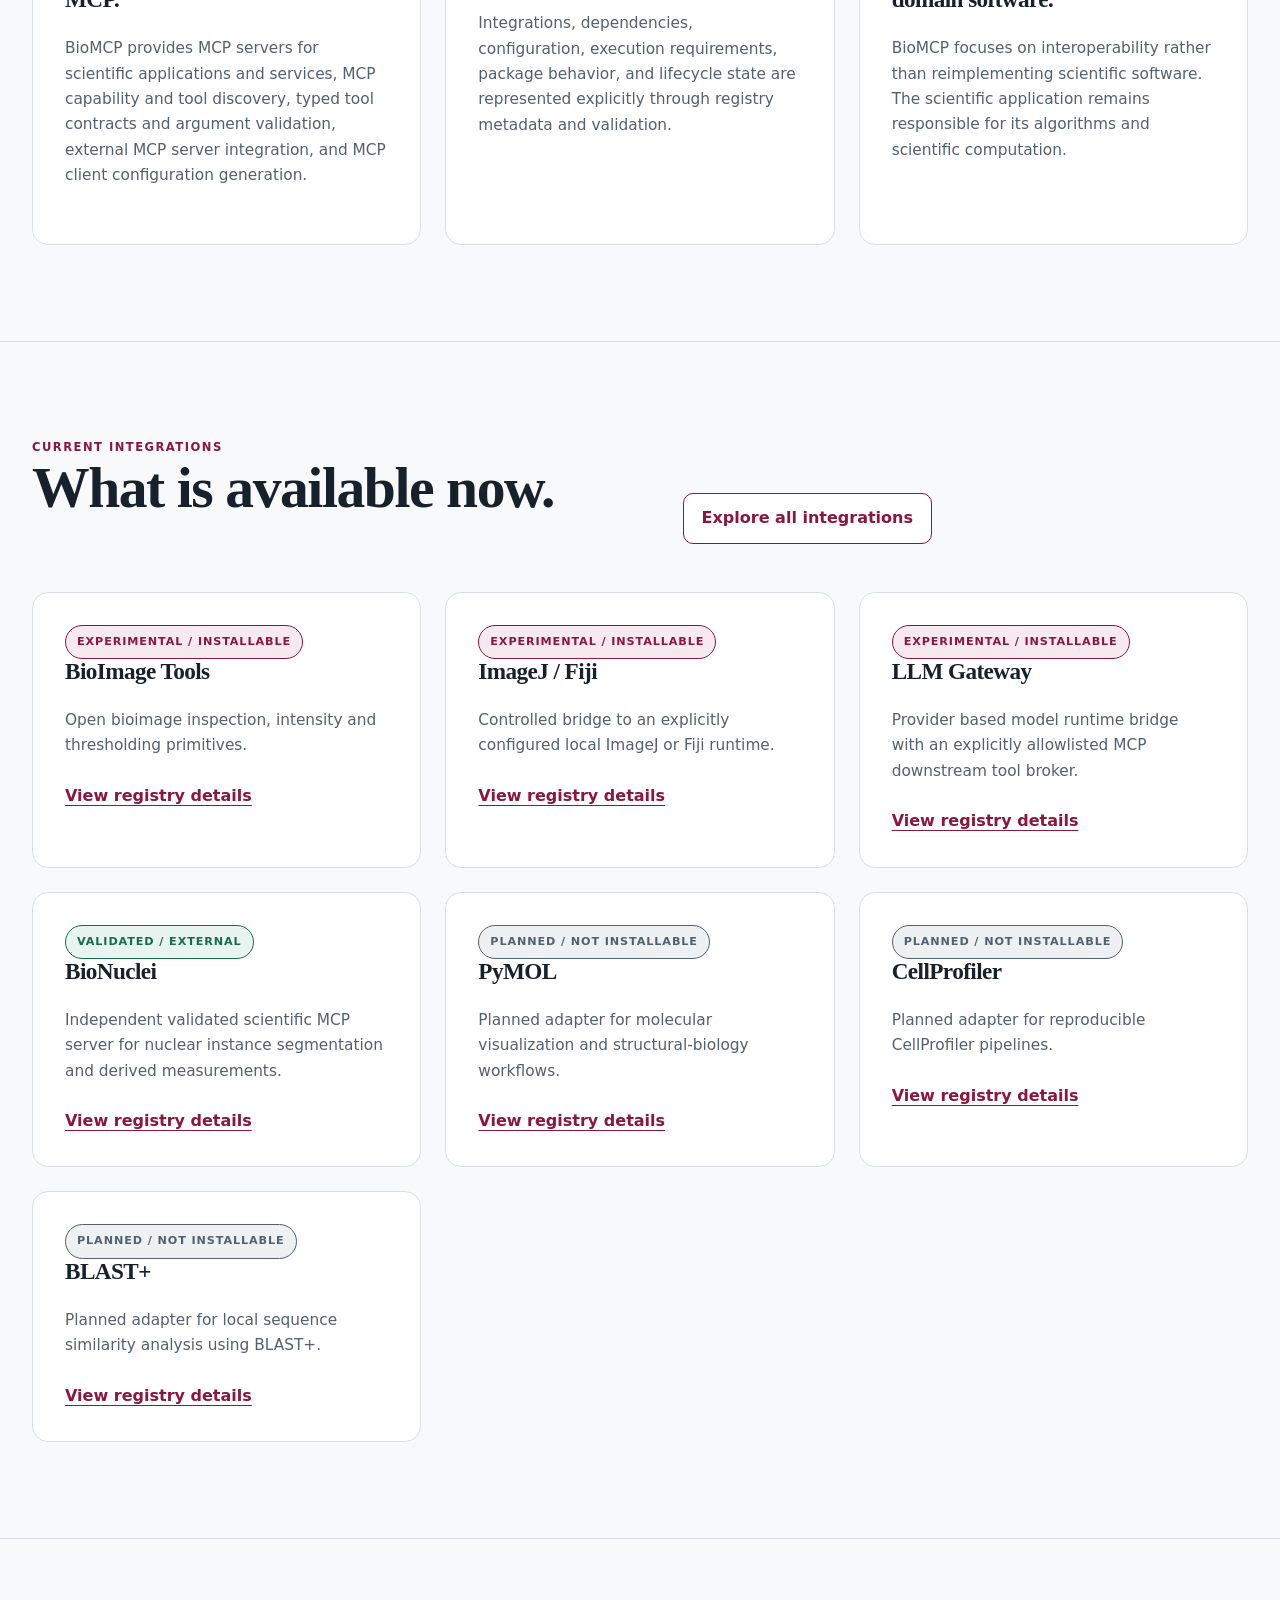
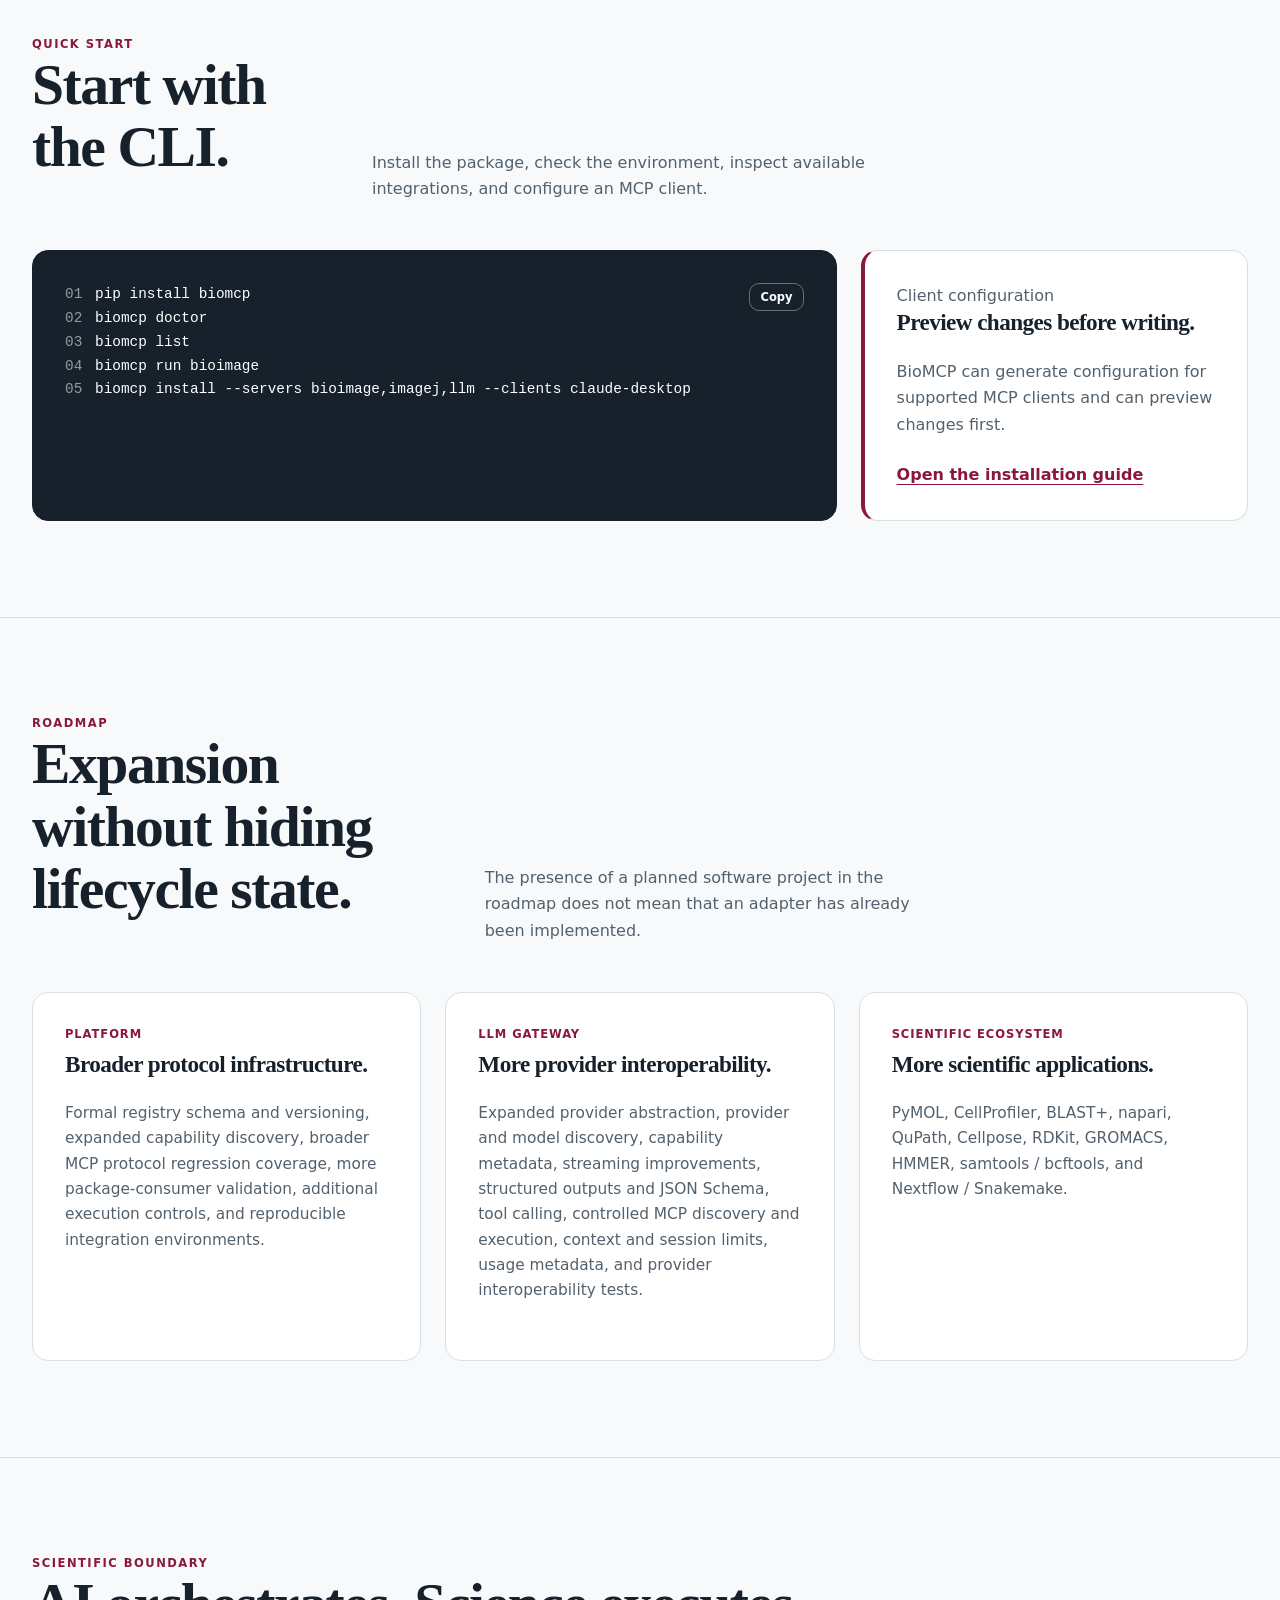
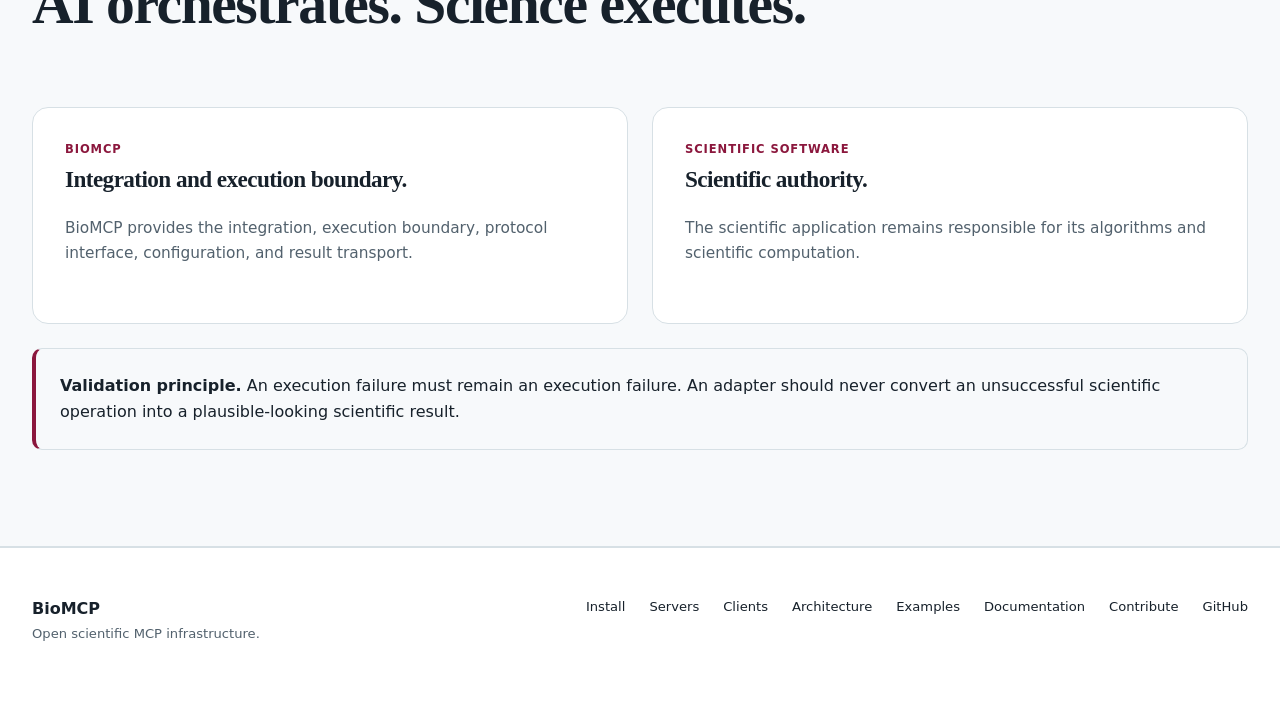
==== commit fb7bc352: "Use bundled microscopy visual on homepage" ====
--- a/docs/index.html
+++ b/docs/index.html
@@ -2,7 +2,7 @@
 <html lang="en"><head><meta charset="utf-8"><meta name="viewport" content="width=device-width,initial-scale=1"><meta name="description" content="BioMCP is an open scientific MCP platform connecting AI agents with biology, bioinformatics, bioimaging, and scientific software."><title>BioMCP | Scientific MCP Infrastructure</title><link rel="stylesheet" href="assets/site.css"><script src="assets/site.js" defer></script></head>
 <body><header class="site-header"><nav class="nav wrap"><a class="brand" href="index.html"><span class="brand-mark">B</span>BioMCP</a><div class="navlinks"><a aria-current="page" href="index.html">Home</a><a href="install.html">Install</a><a href="servers.html">Servers</a><a href="clients.html">Clients</a><a href="architecture.html">Architecture</a><a href="examples.html">Examples</a><a href="documentation.html">Documentation</a><a href="contributing.html">Contribute</a><a class="nav-github" href="https://github.com/BurhanAbdullah/BioMCP">GitHub</a></div></nav></header>
 <main>
-<section class="hero"><div class="wrap" style="width:min(var(--max),100%);display:contents"><div class="hero-copy reveal"><div class="eyebrow">Open scientific infrastructure</div><h1>Connect AI agents to real scientific software.</h1><p class="lead">BioMCP is an open-source scientific interoperability platform built around the Model Context Protocol (MCP).</p><div class="actions"><a class="btn primary" href="install.html">Install BioMCP</a><a class="btn secondary" href="documentation.html">View documentation</a></div><div class="trust-strip"><span class="trust-item"><strong>MIT</strong> License</span><span class="trust-item"><strong>v0.2.0</strong> Current package</span><a class="trust-item" href="https://github.com/BurhanAbdullah/BioMCP">GitHub <strong>★ <span id="github-stars">Stars</span></strong></a><a class="trust-item" href="https://burhanabdullah.github.io/BioNuclei-DomainRobust/biomcp.html"><strong>BioNuclei</strong> Validated integration</a></div></div><div class="hero-panel reveal"><div class="panel-label">Scientific context</div><figure class="hero-image" style="margin:0 0 24px;border-radius:16px;overflow:hidden"><img src="https://raw.githubusercontent.com/BurhanAbdullah/BioMCP/main/1.jpeg" alt="Scientific software interoperability visual" loading="eager" decoding="async" style="width:100%;height:auto"><figcaption class="caption">BioMCP connects AI agents with scientific software through a common MCP interface.</figcaption></figure><div class="architecture-flow"><div class="flow-node"><strong>AI Agent</strong><p>Requests a scientific operation.</p></div><div class="flow-node"><strong>MCP protocol</strong><p>Carries the typed tool request.</p></div><div class="flow-node"><strong>BioMCP</strong><p>Discovers, configures, validates, and routes.</p></div><div class="flow-node"><strong>Scientific tool</strong><p>BioNuclei, ImageJ, BioImage, or another server performs the computation.</p></div><div class="flow-node"><strong>Result</strong><p>Structured results return through the MCP boundary.</p></div></div></div></div></section>
+<section class="hero"><div class="wrap" style="width:min(var(--max),100%);display:contents"><div class="hero-copy reveal"><div class="eyebrow">Open scientific infrastructure</div><h1>Connect AI agents to real scientific software.</h1><p class="lead">BioMCP is an open-source scientific interoperability platform built around the Model Context Protocol (MCP).</p><div class="actions"><a class="btn primary" href="install.html">Install BioMCP</a><a class="btn secondary" href="documentation.html">View documentation</a></div><div class="trust-strip"><span class="trust-item"><strong>MIT</strong> License</span><span class="trust-item"><strong>v0.2.0</strong> Current package</span><a class="trust-item" href="https://github.com/BurhanAbdullah/BioMCP">GitHub <strong>★ <span id="github-stars">Stars</span></strong></a><a class="trust-item" href="https://burhanabdullah.github.io/BioNuclei-DomainRobust/biomcp.html"><strong>BioNuclei</strong> Validated integration</a></div></div><div class="hero-panel reveal"><div class="panel-label">Scientific context</div><figure class="hero-image" style="margin:0 0 24px;border-radius:16px;overflow:hidden"><img src="assets/bionuclei-microscopy.svg" alt="Fluorescence microscopy visual with blue nuclei, green actin and red microtubules" loading="eager" decoding="async" style="width:100%;height:auto"><figcaption class="caption">Fluorescence microscopy visual illustrating the scientific image workflows BioMCP can connect to MCP clients.</figcaption></figure><div class="architecture-flow"><div class="flow-node"><strong>AI Agent</strong><p>Requests a scientific operation.</p></div><div class="flow-node"><strong>MCP protocol</strong><p>Carries the typed tool request.</p></div><div class="flow-node"><strong>BioMCP</strong><p>Discovers, configures, validates, and routes.</p></div><div class="flow-node"><strong>Scientific tool</strong><p>BioNuclei, ImageJ, BioImage, or another server performs the computation.</p></div><div class="flow-node"><strong>Result</strong><p>Structured results return through the MCP boundary.</p></div></div></div></div></section>
 <section class="section"><div class="wrap"><div class="section-head reveal"><div><div class="eyebrow">How it works</div><h2>One protocol boundary for scientific software.</h2></div><p>Scientific computing is spread across Python libraries, command-line programs, desktop applications, image-analysis tools, model runtimes, and independent MCP services. BioMCP provides a common way to discover, configure, validate, and invoke these systems from MCP-compatible clients.</p></div><div class="grid3"><article class="card reveal"><div class="meta">Interoperability</div><h3>Connect different systems through MCP.</h3><p>BioMCP provides MCP servers for scientific applications and services, MCP capability and tool discovery, typed tool contracts and argument validation, external MCP server integration, and MCP client configuration generation.</p></article><article class="card reveal"><div class="meta">Reproducibility</div><h3>Make requirements explicit.</h3><p>Integrations, dependencies, configuration, execution requirements, package behavior, and lifecycle state are represented explicitly through registry metadata and validation.</p></article><article class="card reveal"><div class="meta">Scientific integrity</div><h3>Keep computation with the domain software.</h3><p>BioMCP focuses on interoperability rather than reimplementing scientific software. The scientific application remains responsible for its algorithms and scientific computation.</p></article></div></div></section>
 <section class="section"><div class="wrap"><div class="section-head reveal"><div><div class="eyebrow">Current integrations</div><h2>What is available now.</h2></div><a class="btn secondary" href="servers.html">Explore all integrations</a></div><div class="grid3" id="home-server-grid" aria-live="polite"><p class="small">Loading the current registry.</p></div></div></section>
 <section class="section"><div class="wrap"><div class="section-head reveal"><div><div class="eyebrow">Quick start</div><h2>Start with the CLI.</h2></div><p>Install the package, check the environment, inspect available integrations, and configure an MCP client.</p></div><div class="quickstart-grid"><div class="code reveal" id="quickstart-code"><button class="code-copy" type="button" data-copy="#quickstart-code" aria-label="Copy the quick start commands">Copy</button><span class="code-line"><span class="code-index">01</span><span class="command">pip install biomcp</span></span><span class="code-line"><span class="code-index">02</span><span class="command">biomcp doctor</span></span><span class="code-line"><span class="code-index">03</span><span class="command">biomcp list</span></span><span class="code-line"><span class="code-index">04</span><span class="command">biomcp run bioimage</span></span><span class="code-line"><span class="code-index">05</span><span class="command">biomcp install --servers bioimage,imagej,llm --clients claude-desktop</span></span></div><div class="quickstart-note reveal"><div class="meta">Client configuration</div><h3>Preview changes before writing.</h3><p>BioMCP can generate configuration for supported MCP clients and can preview changes first.</p><a class="text-link" href="install.html">Open the installation guide</a></div></div></div></section>
